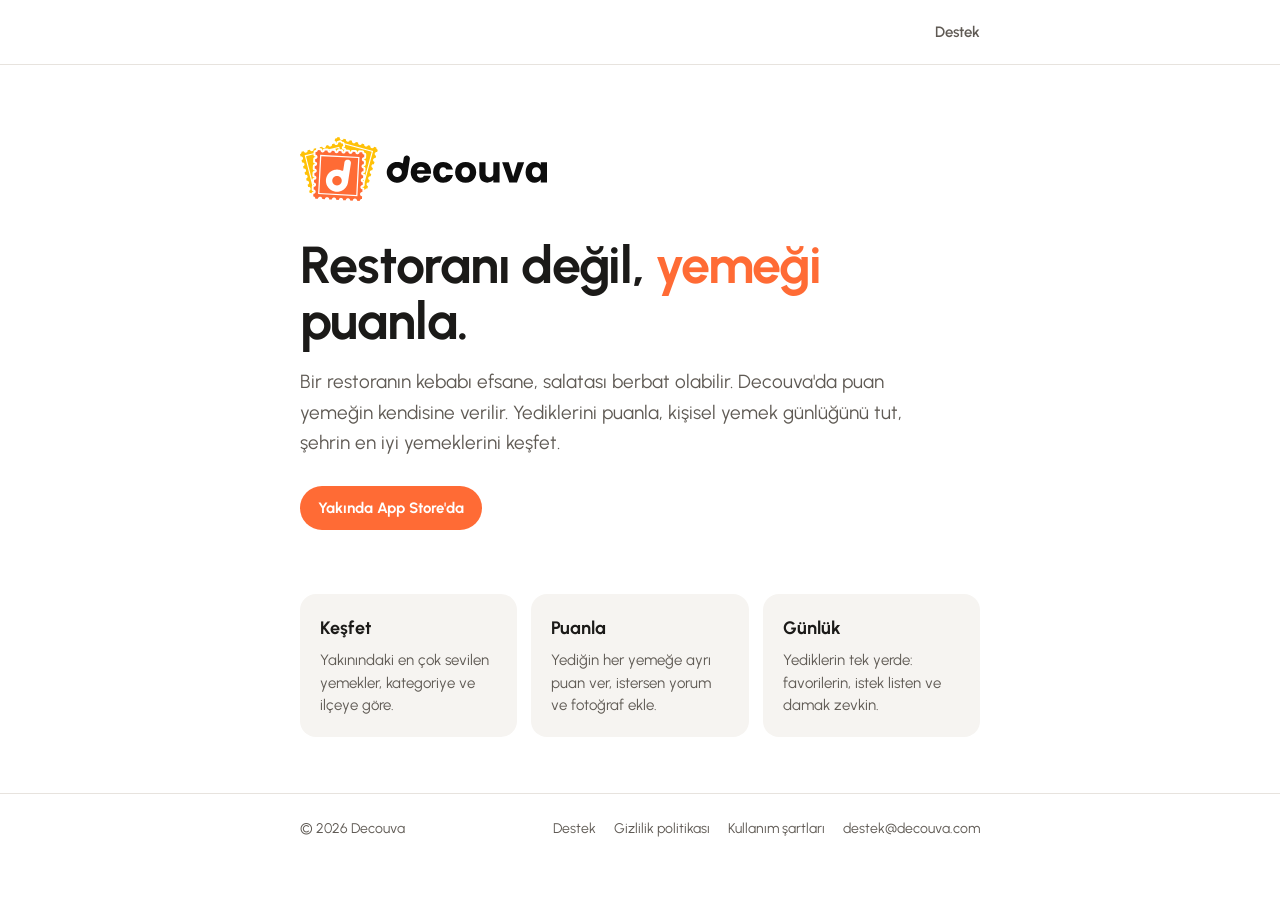
==== index.html @ 0c996eec "Web sitesi telefondaki taşma sorunu düzeltildi" ====
<!doctype html>
<html lang="tr">
<head>
  <meta charset="utf-8">
  <meta name="viewport" content="width=device-width, initial-scale=1">
  <title>Decouva · Restoranı değil, yemeği puanla</title>
  <meta name="description" content="Decouva, yediğin yemekleri tek tek puanladığın kişisel yemek günlüğü. İstanbul'da en iyi yemeği bul, puanla, kaydet.">
  <meta name="theme-color" content="#ff6b35">
  <link rel="icon" href="/favicon.ico" sizes="any">
  <link rel="icon" type="image/svg+xml" href="/assets/favicon.svg">
  <link rel="apple-touch-icon" href="/assets/apple-touch-icon.png">
  <meta property="og:title" content="Decouva">
  <meta property="og:description" content="Restoranı değil, yemeği puanla.">
  <meta property="og:image" content="https://decouva.com/assets/og-image.png">
  <meta property="og:image:width" content="1200">
  <meta property="og:image:height" content="630">
  <meta name="twitter:card" content="summary_large_image">
  <link rel="stylesheet" href="/assets/style.css?v=2">
</head>
<body>
  <header class="site-header">
    <div class="wrap">
      <span></span>
      <nav>
        <a href="/destek">Destek</a>
      </nav>
    </div>
  </header>

  <main class="wrap">
    <section class="hero">
      <picture>
        <source srcset="/assets/logo-on-dark.svg" media="(prefers-color-scheme: dark)">
        <img class="logo-big" src="/assets/logo-on-light.svg" alt="Decouva" width="247" height="64">
      </picture>
      <h1>Restoranı değil, <span>yemeği</span> puanla.</h1>
      <p class="lead">Bir restoranın kebabı efsane, salatası berbat olabilir. Decouva'da puan yemeğin kendisine verilir. Yediklerini puanla, kişisel yemek günlüğünü tut, şehrin en iyi yemeklerini keşfet.</p>
      <span class="badge">Yakında App Store'da</span>
    </section>

    <section class="features" aria-label="Özellikler">
      <div class="feature">
        <h2>Keşfet</h2>
        <p>Yakınındaki en çok sevilen yemekler, kategoriye ve ilçeye göre.</p>
      </div>
      <div class="feature">
        <h2>Puanla</h2>
        <p>Yediğin her yemeğe ayrı puan ver, istersen yorum ve fotoğraf ekle.</p>
      </div>
      <div class="feature">
        <h2>Günlük</h2>
        <p>Yediklerin tek yerde: favorilerin, istek listen ve damak zevkin.</p>
      </div>
    </section>
  </main>

  <footer class="site-footer">
    <div class="wrap">
      <span>© 2026 Decouva</span>
      <nav>
        <a href="/destek">Destek</a>
        <a href="/gizlilik">Gizlilik politikası</a>
        <a href="/kullanim-sartlari">Kullanım şartları</a>
        <a href="mailto:destek@decouva.com">destek@decouva.com</a>
      </nav>
    </div>
  </footer>
</body>
</html>
---- assets/style.css ----
/* Decouva web sitesi (2.10). Dış kaynak yok: font ve görseller sitenin kendi
   dosyaları, çerez ve analiz yok. Renkler uygulamanın paletinden. */

@font-face { font-family: "Urbanist"; font-weight: 400; font-display: swap; src: url("fonts/Urbanist-Regular.woff") format("woff"); }
@font-face { font-family: "Urbanist"; font-weight: 600; font-display: swap; src: url("fonts/Urbanist-SemiBold.woff") format("woff"); }
@font-face { font-family: "Urbanist"; font-weight: 700; font-display: swap; src: url("fonts/Urbanist-Bold.woff") format("woff"); }

:root {
  --bg: #ffffff;
  --surface: #f6f4f1;
  --text: #1b1a18;
  --text-soft: #5f5a54;
  --line: #e7e3de;
  --brand: #ff6b35;
  --brand-text: #c2410c;
  --note-bg: #fff3ec;
  --note-text: #8a3a10;
  color-scheme: light;
}

@media (prefers-color-scheme: dark) {
  :root {
    --bg: #121110;
    --surface: #1c1b19;
    --text: #f2efeb;
    --text-soft: #a8a29b;
    --line: #2c2a27;
    --brand: #ff6b35;
    --brand-text: #ff8a5c;
    --note-bg: #2a1a12;
    --note-text: #ffb999;
    color-scheme: dark;
  }
}

*, *::before, *::after { box-sizing: border-box; }

html { -webkit-text-size-adjust: 100%; }

body {
  margin: 0;
  background: var(--bg);
  color: var(--text);
  font-family: "Urbanist", -apple-system, BlinkMacSystemFont, "Segoe UI", Roboto, sans-serif;
  font-size: 17px;
  line-height: 1.6;
  -webkit-font-smoothing: antialiased;
}

a { color: var(--brand-text); text-underline-offset: 3px; }
a:hover { text-decoration-thickness: 2px; }

.wrap { max-width: 720px; margin: 0 auto; padding: 0 20px; }

/* Üst şerit */
.site-header { border-bottom: 1px solid var(--line); }
.site-header .wrap { display: flex; align-items: center; justify-content: space-between; height: 64px; }
.site-header .logo img { height: 28px; width: auto; display: block; }
.site-header nav a { color: var(--text-soft); text-decoration: none; font-weight: 600; font-size: 15px; margin-left: 18px; }
.site-header nav a:hover, .site-header nav a[aria-current="page"] { color: var(--text); }

/* Ana sayfa */
.hero { padding: 72px 0 40px; }
.hero .logo-big { height: 64px; width: auto; display: block; margin-bottom: 36px; }
.hero h1 { font-size: clamp(34px, 7vw, 52px); line-height: 1.08; letter-spacing: -0.02em; margin: 0 0 18px; font-weight: 700; }
.hero h1 span { color: var(--brand); }
.hero p.lead { font-size: 19px; color: var(--text-soft); margin: 0 0 28px; max-width: 34em; }
.badge { display: inline-block; background: var(--brand); color: #fff; font-weight: 700; font-size: 15px; padding: 10px 18px; border-radius: 999px; }

.features { display: grid; grid-template-columns: repeat(3, 1fr); gap: 14px; padding: 24px 0 56px; }
.feature { background: var(--surface); border-radius: 16px; padding: 20px; }
.feature h2 { font-size: 18px; margin: 0 0 6px; }
.feature p { margin: 0; font-size: 15px; color: var(--text-soft); line-height: 1.5; }
@media (max-width: 640px) { .features { grid-template-columns: 1fr; } .hero { padding-top: 48px; } }

/* Metin sayfaları */
.doc { padding-top: 40px; padding-bottom: 56px; } /* yatay boşluk .wrap’ten; kısaltma yazılırsa ezilir */
.doc h1 { font-size: 34px; line-height: 1.15; letter-spacing: -0.01em; margin: 0 0 6px; }
.doc .updated { color: var(--text-soft); font-size: 14px; margin: 0 0 28px; }
.doc h2 { font-size: 21px; margin: 36px 0 8px; }
.doc h3 { font-size: 17px; margin: 22px 0 4px; }
.doc p, .doc li { color: var(--text); }
.doc ul { padding-left: 22px; }
.doc li { margin: 4px 0; }
.doc table { width: 100%; border-collapse: collapse; font-size: 15px; margin: 12px 0; display: block; overflow-x: auto; }
.doc th, .doc td { text-align: left; vertical-align: top; padding: 9px 10px; border-bottom: 1px solid var(--line); }
.doc th { font-size: 13px; text-transform: uppercase; letter-spacing: 0.04em; color: var(--text-soft); }

/* Taslak şeridi ve yer tutucular */
.draft { background: var(--note-bg); color: var(--note-text); font-size: 14px; padding: 10px 14px; border-radius: 10px; margin: 0 0 28px; }
.tbd { background: var(--note-bg); color: var(--note-text); border-radius: 4px; padding: 0 4px; }

/* SSS */
details { border-bottom: 1px solid var(--line); padding: 14px 0; }
details summary { cursor: pointer; font-weight: 700; list-style: none; display: flex; justify-content: space-between; gap: 12px; }
details summary::-webkit-details-marker { display: none; }
details summary::after { content: "+"; color: var(--text-soft); font-weight: 400; font-size: 22px; line-height: 1; }
details[open] summary::after { content: "–"; }
details p { margin: 10px 0 0; }

.contact { background: var(--surface); border-radius: 16px; padding: 20px; margin: 8px 0 24px; }
.contact p { margin: 0; }
.contact a { font-weight: 700; font-size: 19px; }

/* Alt bilgi */
.site-footer { border-top: 1px solid var(--line); padding: 24px 0 40px; color: var(--text-soft); font-size: 14px; }
.site-footer .wrap { display: flex; flex-wrap: wrap; gap: 8px 18px; justify-content: space-between; }
.site-footer nav { display: flex; flex-wrap: wrap; gap: 6px 18px; }
.site-footer a { color: var(--text-soft); text-decoration: none; }
.site-footer a:hover { color: var(--text); }

@media (max-width: 420px) {
  .wrap { padding: 0 16px; }
  .site-header nav a { margin-left: 12px; font-size: 14px; }
  .doc h1 { font-size: 28px; }
}
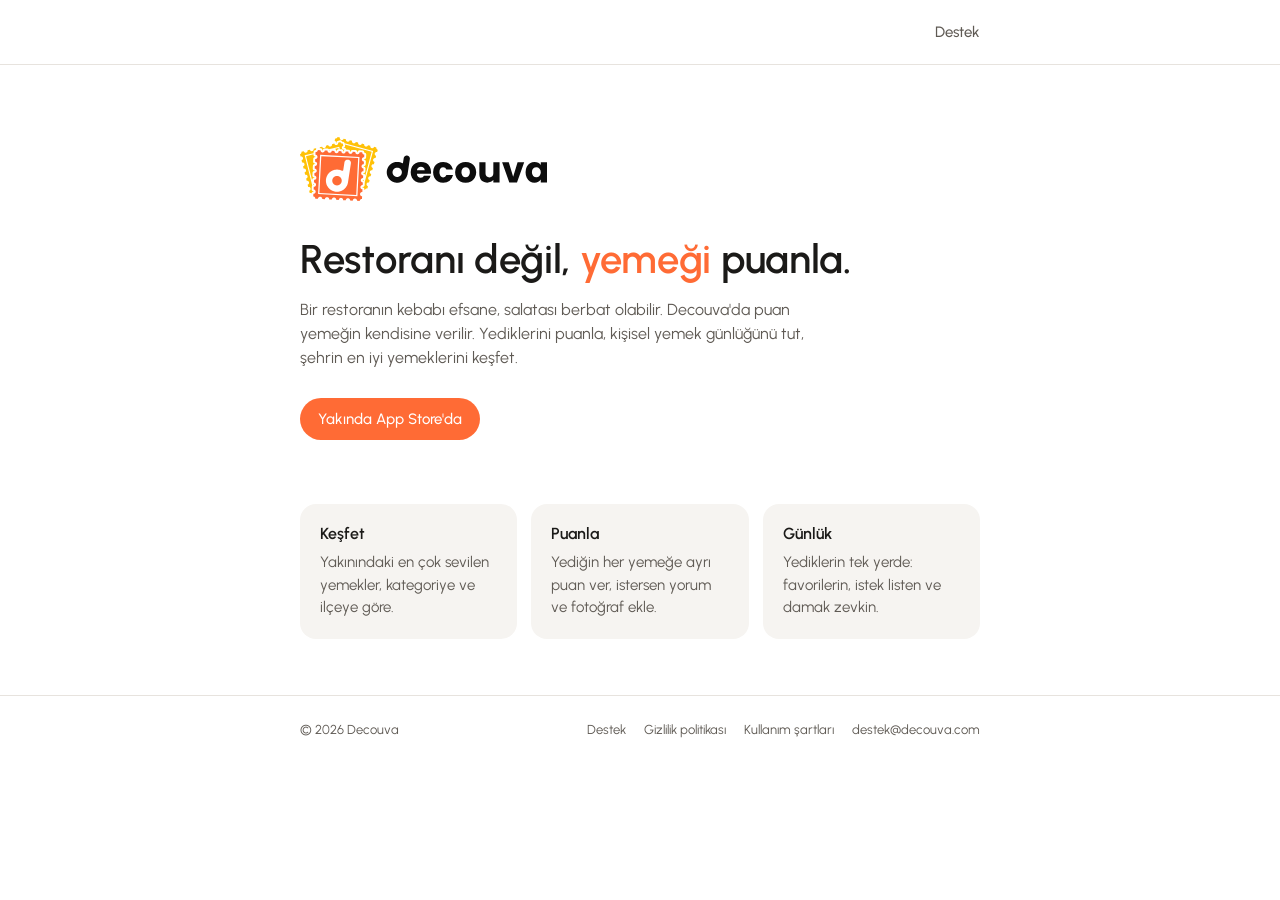
==== commit 6cf2bbf6: "Yazı ölçeği uygulamayla aynı" ====
--- a/index.html
+++ b/index.html
@@ -15,7 +15,7 @@
   <meta property="og:image:width" content="1200">
   <meta property="og:image:height" content="630">
   <meta name="twitter:card" content="summary_large_image">
-  <link rel="stylesheet" href="/assets/style.css?v=2">
+  <link rel="stylesheet" href="/assets/style.css?v=3">
 </head>
 <body>
   <header class="site-header">
--- a/assets/style.css
+++ b/assets/style.css
@@ -1,9 +1,12 @@
 /* Decouva web sitesi (2.10). Dış kaynak yok: font ve görseller sitenin kendi
-   dosyaları, çerez ve analiz yok. Renkler uygulamanın paletinden. */
+   dosyaları, çerez ve analiz yok. Renkler uygulamanın paletinden.
+   Yazı ölçeği uygulamanınki (AppTextStyles, 17 Ekim): ağırlık en fazla 600
+   (başlık), 500 (etiket), 400 (gövde); gövde 15–16 px, satır yüksekliği 1.5.
+   Kalın (700) kullanılmaz — uygulamada da yok. */
 
 @font-face { font-family: "Urbanist"; font-weight: 400; font-display: swap; src: url("fonts/Urbanist-Regular.woff") format("woff"); }
 @font-face { font-family: "Urbanist"; font-weight: 600; font-display: swap; src: url("fonts/Urbanist-SemiBold.woff") format("woff"); }
-@font-face { font-family: "Urbanist"; font-weight: 700; font-display: swap; src: url("fonts/Urbanist-Bold.woff") format("woff"); }
+@font-face { font-family: "Urbanist"; font-weight: 500; font-display: swap; src: url("fonts/Urbanist-Medium.woff") format("woff"); }
 
 :root {
   --bg: #ffffff;
@@ -42,12 +45,13 @@
   background: var(--bg);
   color: var(--text);
   font-family: "Urbanist", -apple-system, BlinkMacSystemFont, "Segoe UI", Roboto, sans-serif;
-  font-size: 17px;
-  line-height: 1.6;
+  font-size: 16px;
+  line-height: 1.5;
   -webkit-font-smoothing: antialiased;
 }
 
 a { color: var(--brand-text); text-underline-offset: 3px; }
+strong, b, th { font-weight: 600; }
 a:hover { text-decoration-thickness: 2px; }
 
 .wrap { max-width: 720px; margin: 0 auto; padding: 0 20px; }
@@ -56,43 +60,43 @@
 .site-header { border-bottom: 1px solid var(--line); }
 .site-header .wrap { display: flex; align-items: center; justify-content: space-between; height: 64px; }
 .site-header .logo img { height: 28px; width: auto; display: block; }
-.site-header nav a { color: var(--text-soft); text-decoration: none; font-weight: 600; font-size: 15px; margin-left: 18px; }
+.site-header nav a { color: var(--text-soft); text-decoration: none; font-weight: 500; font-size: 15px; margin-left: 18px; }
 .site-header nav a:hover, .site-header nav a[aria-current="page"] { color: var(--text); }
 
 /* Ana sayfa */
 .hero { padding: 72px 0 40px; }
 .hero .logo-big { height: 64px; width: auto; display: block; margin-bottom: 36px; }
-.hero h1 { font-size: clamp(34px, 7vw, 52px); line-height: 1.08; letter-spacing: -0.02em; margin: 0 0 18px; font-weight: 700; }
+.hero h1 { font-size: clamp(30px, 6vw, 40px); line-height: 1.12; letter-spacing: -0.3px; margin: 0 0 16px; font-weight: 600; }
 .hero h1 span { color: var(--brand); }
-.hero p.lead { font-size: 19px; color: var(--text-soft); margin: 0 0 28px; max-width: 34em; }
-.badge { display: inline-block; background: var(--brand); color: #fff; font-weight: 700; font-size: 15px; padding: 10px 18px; border-radius: 999px; }
+.hero p.lead { font-size: 16px; line-height: 1.5; color: var(--text-soft); margin: 0 0 28px; max-width: 34em; }
+.badge { display: inline-block; background: var(--brand); color: #fff; font-weight: 500; font-size: 15px; padding: 10px 18px; border-radius: 999px; }
 
 .features { display: grid; grid-template-columns: repeat(3, 1fr); gap: 14px; padding: 24px 0 56px; }
 .feature { background: var(--surface); border-radius: 16px; padding: 20px; }
-.feature h2 { font-size: 18px; margin: 0 0 6px; }
+.feature h2 { font-size: 16px; line-height: 1.3; font-weight: 600; margin: 0 0 6px; }
 .feature p { margin: 0; font-size: 15px; color: var(--text-soft); line-height: 1.5; }
 @media (max-width: 640px) { .features { grid-template-columns: 1fr; } .hero { padding-top: 48px; } }
 
 /* Metin sayfaları */
 .doc { padding-top: 40px; padding-bottom: 56px; } /* yatay boşluk .wrap’ten; kısaltma yazılırsa ezilir */
-.doc h1 { font-size: 34px; line-height: 1.15; letter-spacing: -0.01em; margin: 0 0 6px; }
-.doc .updated { color: var(--text-soft); font-size: 14px; margin: 0 0 28px; }
-.doc h2 { font-size: 21px; margin: 36px 0 8px; }
-.doc h3 { font-size: 17px; margin: 22px 0 4px; }
-.doc p, .doc li { color: var(--text); }
+.doc h1 { font-size: 26px; line-height: 1.15; letter-spacing: -0.3px; font-weight: 600; margin: 0 0 6px; }
+.doc .updated { color: var(--text-soft); font-size: 13px; margin: 0 0 28px; }
+.doc h2 { font-size: 21px; line-height: 1.2; letter-spacing: -0.2px; font-weight: 600; margin: 36px 0 8px; }
+.doc h3 { font-size: 16px; line-height: 1.3; font-weight: 600; margin: 22px 0 4px; }
+.doc p, .doc li { color: var(--text); font-size: 15px; }
 .doc ul { padding-left: 22px; }
 .doc li { margin: 4px 0; }
 .doc table { width: 100%; border-collapse: collapse; font-size: 15px; margin: 12px 0; display: block; overflow-x: auto; }
 .doc th, .doc td { text-align: left; vertical-align: top; padding: 9px 10px; border-bottom: 1px solid var(--line); }
-.doc th { font-size: 13px; text-transform: uppercase; letter-spacing: 0.04em; color: var(--text-soft); }
+.doc th { font-size: 12px; font-weight: 500; text-transform: uppercase; letter-spacing: 0.04em; color: var(--text-soft); }
 
 /* Taslak şeridi ve yer tutucular */
-.draft { background: var(--note-bg); color: var(--note-text); font-size: 14px; padding: 10px 14px; border-radius: 10px; margin: 0 0 28px; }
+.draft { background: var(--note-bg); color: var(--note-text); font-size: 13px; padding: 10px 14px; border-radius: 10px; margin: 0 0 28px; }
 .tbd { background: var(--note-bg); color: var(--note-text); border-radius: 4px; padding: 0 4px; }
 
 /* SSS */
 details { border-bottom: 1px solid var(--line); padding: 14px 0; }
-details summary { cursor: pointer; font-weight: 700; list-style: none; display: flex; justify-content: space-between; gap: 12px; }
+details summary { cursor: pointer; font-weight: 600; list-style: none; display: flex; justify-content: space-between; gap: 12px; }
 details summary::-webkit-details-marker { display: none; }
 details summary::after { content: "+"; color: var(--text-soft); font-weight: 400; font-size: 22px; line-height: 1; }
 details[open] summary::after { content: "–"; }
@@ -100,10 +104,10 @@
 
 .contact { background: var(--surface); border-radius: 16px; padding: 20px; margin: 8px 0 24px; }
 .contact p { margin: 0; }
-.contact a { font-weight: 700; font-size: 19px; }
+.contact a { font-weight: 600; font-size: 16px; }
 
 /* Alt bilgi */
-.site-footer { border-top: 1px solid var(--line); padding: 24px 0 40px; color: var(--text-soft); font-size: 14px; }
+.site-footer { border-top: 1px solid var(--line); padding: 24px 0 40px; color: var(--text-soft); font-size: 13px; }
 .site-footer .wrap { display: flex; flex-wrap: wrap; gap: 8px 18px; justify-content: space-between; }
 .site-footer nav { display: flex; flex-wrap: wrap; gap: 6px 18px; }
 .site-footer a { color: var(--text-soft); text-decoration: none; }
@@ -112,5 +116,5 @@
 @media (max-width: 420px) {
   .wrap { padding: 0 16px; }
   .site-header nav a { margin-left: 12px; font-size: 14px; }
-  .doc h1 { font-size: 28px; }
+  .doc h1 { font-size: 24px; }
 }
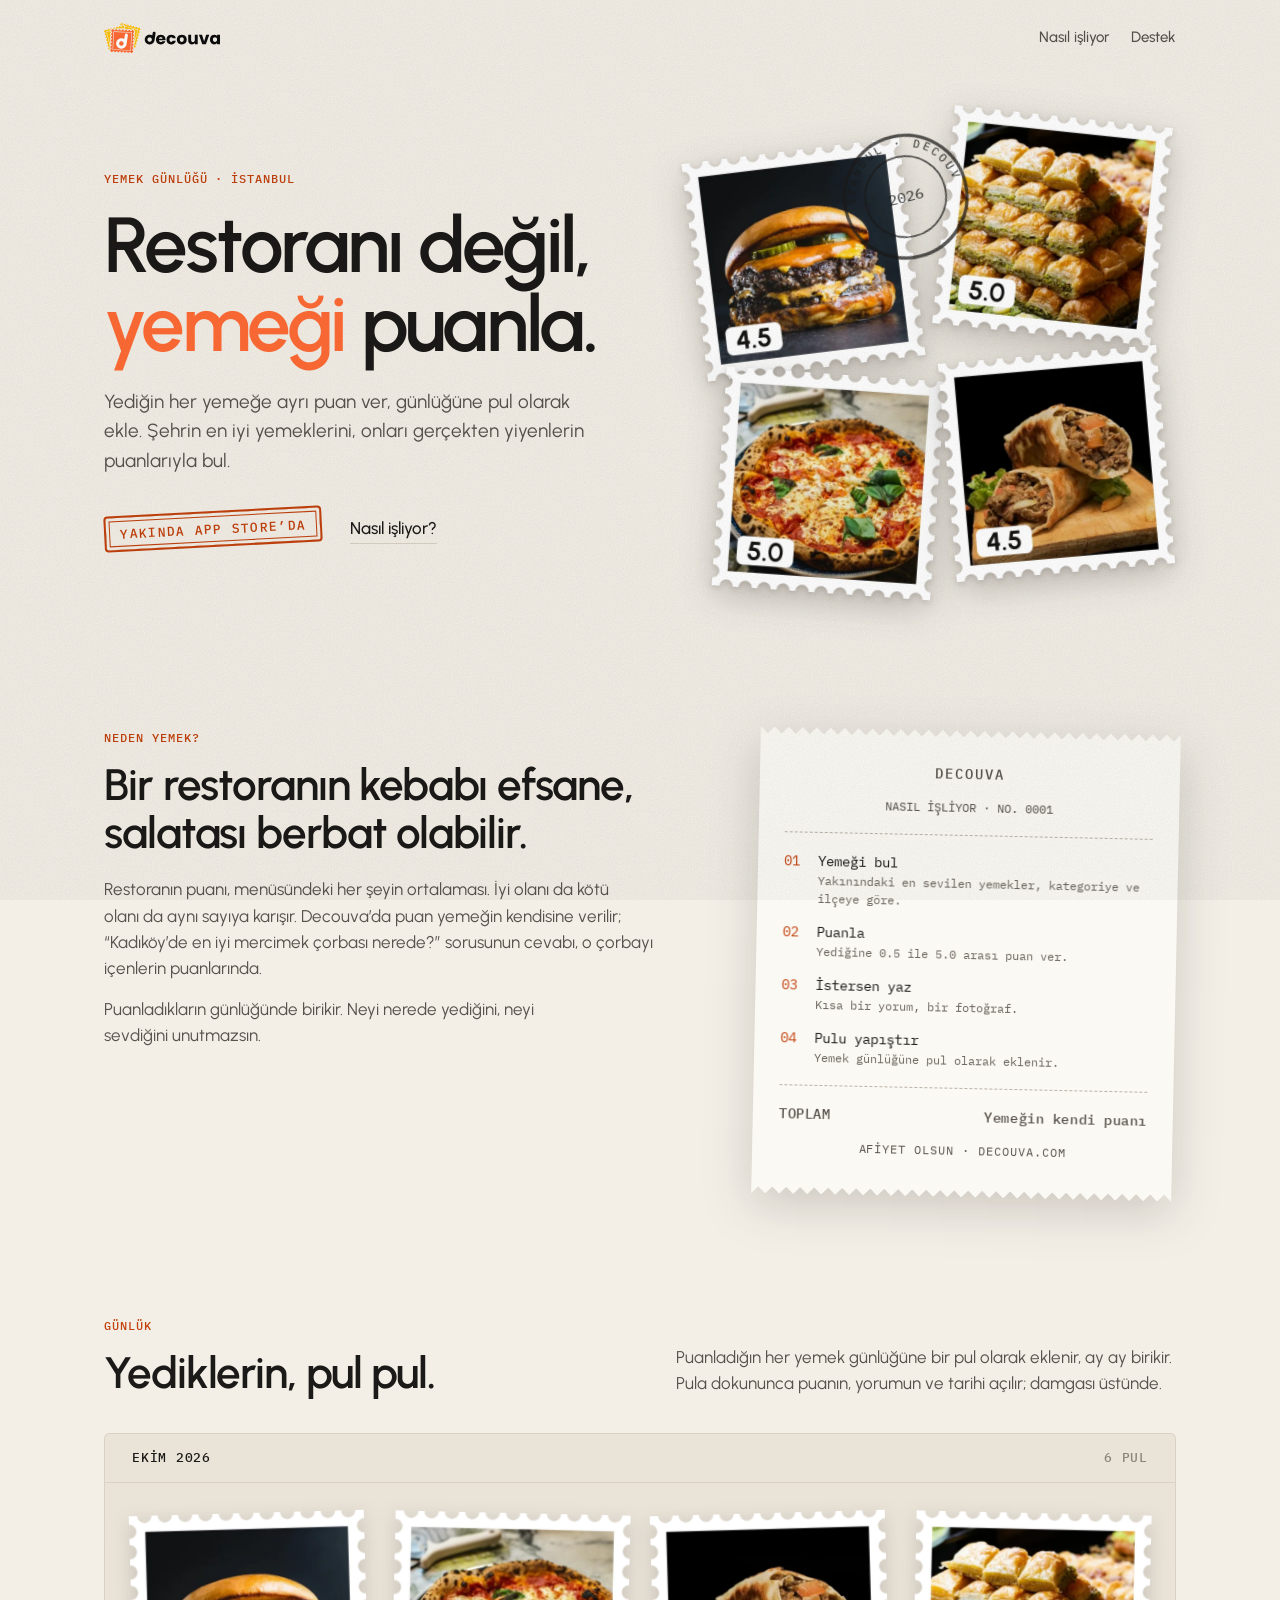
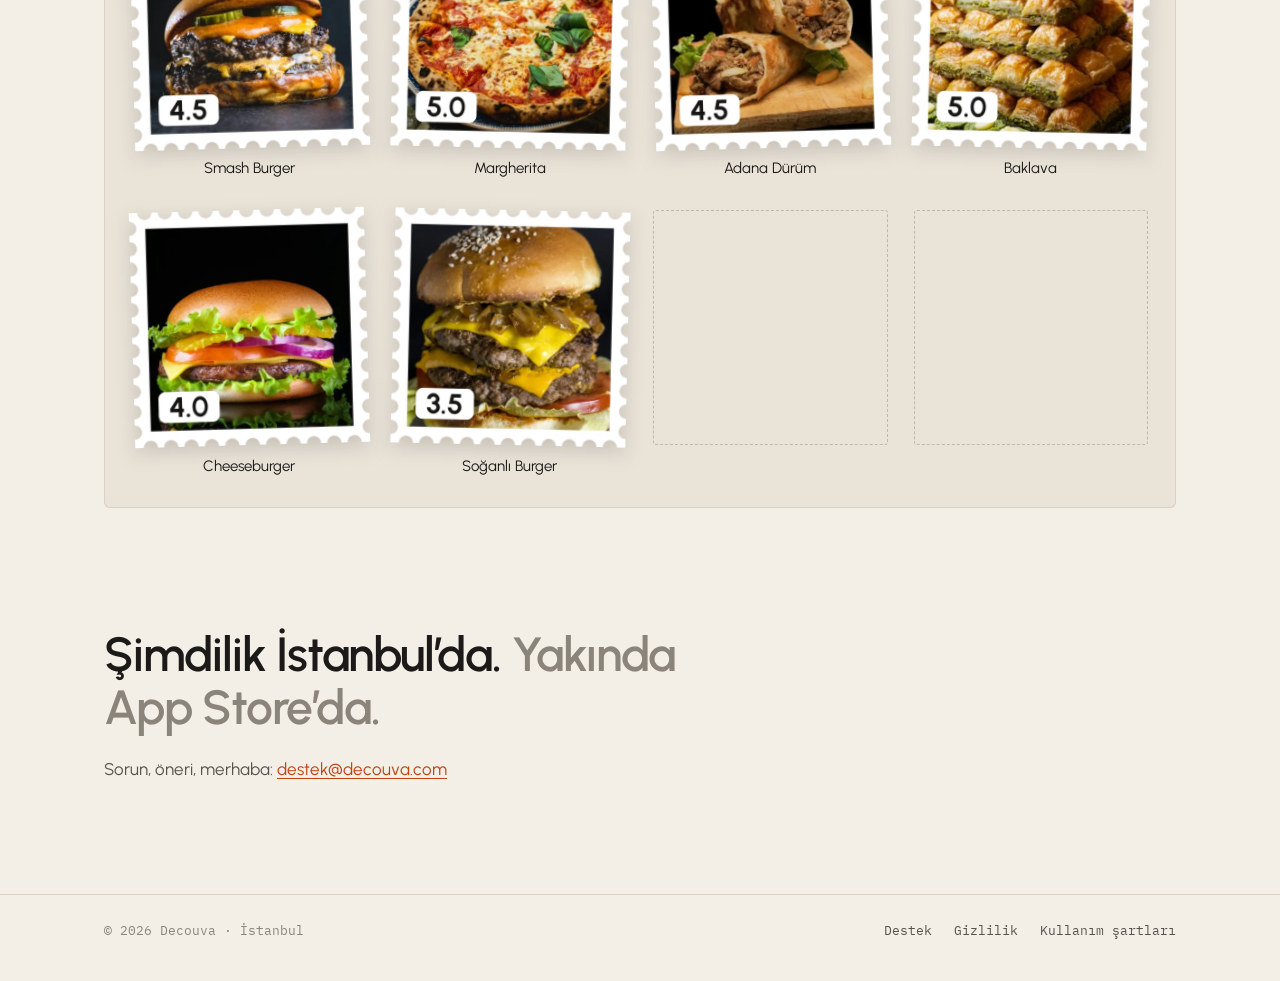
==== commit 2ac09c1d: "Website redesign" ====
--- a/index.html
+++ b/index.html
@@ -4,8 +4,9 @@
   <meta charset="utf-8">
   <meta name="viewport" content="width=device-width, initial-scale=1">
   <title>Decouva · Restoranı değil, yemeği puanla</title>
-  <meta name="description" content="Decouva, yediğin yemekleri tek tek puanladığın kişisel yemek günlüğü. İstanbul'da en iyi yemeği bul, puanla, kaydet.">
-  <meta name="theme-color" content="#ff6b35">
+  <meta name="description" content="Decouva, yediğin yemekleri tek tek puanladığın yemek günlüğü. İstanbul’un en iyi yemeklerini bul, puanla, günlüğüne pul olarak ekle.">
+  <meta name="theme-color" content="#f3efe7" media="(prefers-color-scheme: light)">
+  <meta name="theme-color" content="#131210" media="(prefers-color-scheme: dark)">
   <link rel="icon" href="/favicon.ico" sizes="any">
   <link rel="icon" type="image/svg+xml" href="/assets/favicon.svg">
   <link rel="apple-touch-icon" href="/assets/apple-touch-icon.png">
@@ -15,53 +16,117 @@
   <meta property="og:image:width" content="1200">
   <meta property="og:image:height" content="630">
   <meta name="twitter:card" content="summary_large_image">
-  <link rel="stylesheet" href="/assets/style.css?v=3">
+  <link rel="preload" href="/assets/fonts/Urbanist-SemiBold.woff" as="font" type="font/woff" crossorigin>
+  <link rel="stylesheet" href="/assets/style.css?v=4">
 </head>
 <body>
-  <header class="site-header">
-    <div class="wrap">
-      <span></span>
-      <nav>
+  <a class="skip" href="#icerik">İçeriğe geç</a>
+
+  <header class="top">
+    <div class="wrap top__in">
+      <a class="top__logo" href="/" aria-label="Decouva ana sayfa">
+        <picture>
+          <source srcset="/assets/logo-on-dark.svg" media="(prefers-color-scheme: dark)">
+          <img src="/assets/logo-on-light.svg" alt="Decouva" width="116" height="30">
+        </picture>
+      </a>
+      <nav aria-label="Ana menü">
+        <a href="#nasil">Nasıl işliyor</a>
         <a href="/destek">Destek</a>
       </nav>
     </div>
   </header>
 
-  <main class="wrap">
-    <section class="hero">
-      <picture>
-        <source srcset="/assets/logo-on-dark.svg" media="(prefers-color-scheme: dark)">
-        <img class="logo-big" src="/assets/logo-on-light.svg" alt="Decouva" width="247" height="64">
-      </picture>
-      <h1>Restoranı değil, <span>yemeği</span> puanla.</h1>
-      <p class="lead">Bir restoranın kebabı efsane, salatası berbat olabilir. Decouva'da puan yemeğin kendisine verilir. Yediklerini puanla, kişisel yemek günlüğünü tut, şehrin en iyi yemeklerini keşfet.</p>
-      <span class="badge">Yakında App Store'da</span>
+  <main id="icerik">
+    <section class="hero wrap">
+      <div class="hero__text">
+        <p class="kicker">Yemek günlüğü · İstanbul</p>
+        <h1>Restoranı değil, <em>yemeği</em> puanla.</h1>
+        <p class="lead">Yediğin her yemeğe ayrı puan ver, günlüğüne pul olarak ekle. Şehrin en iyi yemeklerini, onları gerçekten yiyenlerin puanlarıyla bul.</p>
+        <div class="hero__cta">
+          <span class="inkstamp">Yakında App Store’da</span>
+          <a class="textlink" href="#nasil">Nasıl işliyor?</a>
+        </div>
+      </div>
+
+      <div class="collage" aria-hidden="true">
+        <img class="s1" src="/assets/stamps/burger.webp" alt="" width="520" height="520">
+        <img class="s2" src="/assets/stamps/baklava.webp" alt="" width="520" height="520">
+        <img class="s3" src="/assets/stamps/pizza.webp" alt="" width="520" height="520">
+        <img class="s4" src="/assets/stamps/durum.webp" alt="" width="520" height="520">
+        <svg class="postmark" viewBox="0 0 120 120">
+          <defs><path id="pm-arc" d="M 14 60 A 46 46 0 1 1 106 60"/></defs>
+          <circle cx="60" cy="60" r="56" fill="none" stroke="currentColor" stroke-width="3"/>
+          <circle cx="60" cy="60" r="37" fill="none" stroke="currentColor" stroke-width="1.6"/>
+          <text font-family="Plex Mono, monospace" font-size="10.5" font-weight="500" letter-spacing="2.2" fill="currentColor"><textPath href="#pm-arc" startOffset="50%" text-anchor="middle">İSTANBUL · DECOUVA</textPath></text>
+          <text x="60" y="65" text-anchor="middle" font-family="Plex Mono, monospace" font-size="14" font-weight="500" fill="currentColor">2026</text>
+        </svg>
+      </div>
     </section>
 
-    <section class="features" aria-label="Özellikler">
-      <div class="feature">
-        <h2>Keşfet</h2>
-        <p>Yakınındaki en çok sevilen yemekler, kategoriye ve ilçeye göre.</p>
+    <section id="nasil" class="how wrap">
+      <div>
+        <p class="kicker">Neden yemek?</p>
+        <h2>Bir restoranın kebabı efsane, salatası berbat olabilir.</h2>
+        <p>Restoranın puanı, menüsündeki her şeyin ortalaması. İyi olanı da kötü olanı da aynı sayıya karışır. Decouva’da puan yemeğin kendisine verilir; “Kadıköy’de en iyi mercimek çorbası nerede?” sorusunun cevabı, o çorbayı içenlerin puanlarında.</p>
+        <p>Puanladıkların günlüğünde birikir. Neyi nerede yediğini, neyi sevdiğini unutmazsın.</p>
       </div>
-      <div class="feature">
-        <h2>Puanla</h2>
-        <p>Yediğin her yemeğe ayrı puan ver, istersen yorum ve fotoğraf ekle.</p>
+
+      <figure class="receipt" aria-label="Decouva nasıl işliyor">
+        <div class="receipt__paper">
+          <p class="receipt__head">DECOUVA</p>
+          <p class="receipt__sub">NASIL İŞLİYOR · NO. 0001</p>
+          <hr>
+          <ol>
+            <li><span>01</span><span>Yemeği bul<small>Yakınındaki en sevilen yemekler, kategoriye ve ilçeye göre.</small></span></li>
+            <li><span>02</span><span>Puanla<small>Yediğine 0.5 ile 5.0 arası puan ver.</small></span></li>
+            <li><span>03</span><span>İstersen yaz<small>Kısa bir yorum, bir fotoğraf.</small></span></li>
+            <li><span>04</span><span>Pulu yapıştır<small>Yemek günlüğüne pul olarak eklenir.</small></span></li>
+          </ol>
+          <hr>
+          <p class="receipt__total"><span>TOPLAM</span><span>Yemeğin kendi puanı</span></p>
+          <p class="receipt__foot">AFİYET OLSUN · DECOUVA.COM</p>
+        </div>
+      </figure>
+    </section>
+
+    <section class="album wrap" aria-labelledby="album-baslik">
+      <div class="album__head">
+        <div>
+          <p class="kicker">Günlük</p>
+          <h2 id="album-baslik">Yediklerin, pul pul.</h2>
+        </div>
+        <p>Puanladığın her yemek günlüğüne bir pul olarak eklenir, ay ay birikir. Pula dokununca puanın, yorumun ve tarihi açılır; damgası üstünde.</p>
       </div>
-      <div class="feature">
-        <h2>Günlük</h2>
-        <p>Yediklerin tek yerde: favorilerin, istek listen ve damak zevkin.</p>
+
+      <div class="sheet-page">
+        <div class="sheet-page__bar"><span>Ekim 2026</span><span>6 pul</span></div>
+        <ul class="stamps">
+          <li><img src="/assets/stamps/burger.webp" alt="Smash burger pulu, puan 4.5" width="520" height="520" loading="lazy"><p>Smash Burger</p></li>
+          <li><img src="/assets/stamps/pizza.webp" alt="Margherita pulu, puan 5.0" width="520" height="520" loading="lazy"><p>Margherita</p></li>
+          <li><img src="/assets/stamps/durum.webp" alt="Adana dürüm pulu, puan 4.5" width="520" height="520" loading="lazy"><p>Adana Dürüm</p></li>
+          <li><img src="/assets/stamps/baklava.webp" alt="Baklava pulu, puan 5.0" width="520" height="520" loading="lazy"><p>Baklava</p></li>
+          <li><img src="/assets/stamps/cheeseburger.webp" alt="Cheeseburger pulu, puan 4.0" width="520" height="520" loading="lazy"><p>Cheeseburger</p></li>
+          <li><img src="/assets/stamps/onion-burger.webp" alt="Soğanlı burger pulu, puan 3.5" width="520" height="520" loading="lazy"><p>Soğanlı Burger</p></li>
+          <li aria-hidden="true"><div class="slot"></div></li>
+          <li aria-hidden="true"><div class="slot"></div></li>
+        </ul>
       </div>
+    </section>
+
+    <section class="end wrap">
+      <p class="end__line">Şimdilik İstanbul’da. <span>Yakında App Store’da.</span></p>
+      <p class="end__meta">Sorun, öneri, merhaba: <a href="mailto:destek@decouva.com">destek@decouva.com</a></p>
     </section>
   </main>
 
-  <footer class="site-footer">
-    <div class="wrap">
-      <span>© 2026 Decouva</span>
-      <nav>
+  <footer class="foot">
+    <div class="wrap foot__in">
+      <span>© 2026 Decouva · İstanbul</span>
+      <nav aria-label="Alt menü">
         <a href="/destek">Destek</a>
-        <a href="/gizlilik">Gizlilik politikası</a>
+        <a href="/gizlilik">Gizlilik</a>
         <a href="/kullanim-sartlari">Kullanım şartları</a>
-        <a href="mailto:destek@decouva.com">destek@decouva.com</a>
       </nav>
     </div>
   </footer>
--- a/assets/style.css
+++ b/assets/style.css
@@ -1,120 +1,308 @@
-/* Decouva web sitesi (2.10). Dış kaynak yok: font ve görseller sitenin kendi
-   dosyaları, çerez ve analiz yok. Renkler uygulamanın paletinden.
-   Yazı ölçeği uygulamanınki (AppTextStyles, 17 Ekim): ağırlık en fazla 600
-   (başlık), 500 (etiket), 400 (gövde); gövde 15–16 px, satır yüksekliği 1.5.
-   Kalın (700) kullanılmaz — uygulamada da yok. */
+/* Decouva web sitesi (2.10; yeniden tasarım 17 Ekim).
+   Dil: markanın kendi nesneleri — pul, posta damgası, adisyon fişi — kâğıt
+   dokulu bir zeminde. Dış kaynak yok: fontlar ve görseller sitenin kendi
+   dosyası; çerez, analiz, JavaScript yok.
+   Yazı: arayüz Urbanist (uygulamanınki), etiket ve fiş IBM Plex Mono
+   (uygulamanın adisyonundaki). Ağırlık en fazla 600; uygulamada 700 yok. */
 
 @font-face { font-family: "Urbanist"; font-weight: 400; font-display: swap; src: url("fonts/Urbanist-Regular.woff") format("woff"); }
+@font-face { font-family: "Urbanist"; font-weight: 500; font-display: swap; src: url("fonts/Urbanist-Medium.woff") format("woff"); }
 @font-face { font-family: "Urbanist"; font-weight: 600; font-display: swap; src: url("fonts/Urbanist-SemiBold.woff") format("woff"); }
-@font-face { font-family: "Urbanist"; font-weight: 500; font-display: swap; src: url("fonts/Urbanist-Medium.woff") format("woff"); }
+@font-face { font-family: "Plex Mono"; font-weight: 400; font-display: swap; src: url("fonts/IBMPlexMono-Regular.woff") format("woff"); }
+@font-face { font-family: "Plex Mono"; font-weight: 500; font-display: swap; src: url("fonts/IBMPlexMono-Medium.woff") format("woff"); }
 
 :root {
-  --bg: #ffffff;
-  --surface: #f6f4f1;
-  --text: #1b1a18;
-  --text-soft: #5f5a54;
-  --line: #e7e3de;
+  --paper: #f3efe7;          /* sayfa: sıcak kâğıt */
+  --paper-2: #e9e3d8;        /* albüm sayfası */
+  --sheet: #fbf9f4;          /* fiş ve kartpostal kâğıdı */
+  --ink: #1b1a18;
+  --ink-2: #57524b;
+  --ink-3: #8a847b;
+  --rule: #d9d1c3;
   --brand: #ff6b35;
-  --brand-text: #c2410c;
-  --note-bg: #fff3ec;
-  --note-text: #8a3a10;
+  --brand-ink: #c2410c;      /* küçük turuncu yazı (kontrast) */
+  --postmark: rgba(27, 26, 24, .55);
+  --postmark-strong: rgba(27, 26, 24, .72);
+  --shadow: 32, 24, 14;      /* gölgeler zeminin tonunda */
+  --grain: .07;
   color-scheme: light;
 }
 
 @media (prefers-color-scheme: dark) {
   :root {
-    --bg: #121110;
-    --surface: #1c1b19;
-    --text: #f2efeb;
-    --text-soft: #a8a29b;
-    --line: #2c2a27;
-    --brand: #ff6b35;
-    --brand-text: #ff8a5c;
-    --note-bg: #2a1a12;
-    --note-text: #ffb999;
+    --paper: #131210;
+    --paper-2: #1b1a17;
+    --sheet: #f1eee6;        /* fiş ve kartpostal kâğıt olarak kalır */
+    --ink: #f2efea;
+    --ink-2: #a8a198;
+    --ink-3: #78726a;
+    --rule: #2c2a26;
+    --brand-ink: #ff8a5c;
+    --postmark: rgba(242, 239, 234, .5);
+    --postmark-strong: rgba(27, 26, 24, .7);   /* pulun beyaz kâğıdına basılı */
+    --shadow: 0, 0, 0;
+    --grain: .05;
     color-scheme: dark;
   }
 }
 
 *, *::before, *::after { box-sizing: border-box; }
-
-html { -webkit-text-size-adjust: 100%; }
+html { -webkit-text-size-adjust: 100%; scroll-behavior: smooth; }
+@media (prefers-reduced-motion: reduce) { html { scroll-behavior: auto; } }
 
 body {
   margin: 0;
-  background: var(--bg);
-  color: var(--text);
-  font-family: "Urbanist", -apple-system, BlinkMacSystemFont, "Segoe UI", Roboto, sans-serif;
-  font-size: 16px;
-  line-height: 1.5;
+  background: var(--paper);
+  color: var(--ink);
+  font: 400 17px/1.55 "Urbanist", -apple-system, BlinkMacSystemFont, "Segoe UI", sans-serif;
   -webkit-font-smoothing: antialiased;
-}
-
-a { color: var(--brand-text); text-underline-offset: 3px; }
+  text-rendering: optimizeLegibility;
+}
+
+/* Kâğıt dokusu: sabit, tıklanamaz ince gren. */
+body::after {
+  content: "";
+  position: fixed;
+  inset: 0;
+  pointer-events: none;
+  z-index: 50;
+  opacity: var(--grain);
+  background-image: url("data:image/svg+xml,%3Csvg xmlns='http://www.w3.org/2000/svg' width='180' height='180'%3E%3Cfilter id='n'%3E%3CfeTurbulence type='fractalNoise' baseFrequency='.85' numOctaves='3' stitchTiles='stitch'/%3E%3CfeColorMatrix values='0 0 0 0 0 0 0 0 0 0 0 0 0 0 0 0 0 0 .9 0'/%3E%3C/filter%3E%3Crect width='100%25' height='100%25' filter='url(%23n)'/%3E%3C/svg%3E");
+}
+
+h1, h2, h3 { font-weight: 600; margin: 0; text-wrap: balance; }
+p { margin: 0; text-wrap: pretty; }
 strong, b, th { font-weight: 600; }
+a { color: var(--brand-ink); text-decoration-thickness: 1px; text-underline-offset: 3px; transition: color .2s, text-decoration-thickness .2s; }
 a:hover { text-decoration-thickness: 2px; }
-
-.wrap { max-width: 720px; margin: 0 auto; padding: 0 20px; }
-
-/* Üst şerit */
-.site-header { border-bottom: 1px solid var(--line); }
-.site-header .wrap { display: flex; align-items: center; justify-content: space-between; height: 64px; }
-.site-header .logo img { height: 28px; width: auto; display: block; }
-.site-header nav a { color: var(--text-soft); text-decoration: none; font-weight: 500; font-size: 15px; margin-left: 18px; }
-.site-header nav a:hover, .site-header nav a[aria-current="page"] { color: var(--text); }
-
-/* Ana sayfa */
-.hero { padding: 72px 0 40px; }
-.hero .logo-big { height: 64px; width: auto; display: block; margin-bottom: 36px; }
-.hero h1 { font-size: clamp(30px, 6vw, 40px); line-height: 1.12; letter-spacing: -0.3px; margin: 0 0 16px; font-weight: 600; }
-.hero h1 span { color: var(--brand); }
-.hero p.lead { font-size: 16px; line-height: 1.5; color: var(--text-soft); margin: 0 0 28px; max-width: 34em; }
-.badge { display: inline-block; background: var(--brand); color: #fff; font-weight: 500; font-size: 15px; padding: 10px 18px; border-radius: 999px; }
-
-.features { display: grid; grid-template-columns: repeat(3, 1fr); gap: 14px; padding: 24px 0 56px; }
-.feature { background: var(--surface); border-radius: 16px; padding: 20px; }
-.feature h2 { font-size: 16px; line-height: 1.3; font-weight: 600; margin: 0 0 6px; }
-.feature p { margin: 0; font-size: 15px; color: var(--text-soft); line-height: 1.5; }
-@media (max-width: 640px) { .features { grid-template-columns: 1fr; } .hero { padding-top: 48px; } }
-
-/* Metin sayfaları */
-.doc { padding-top: 40px; padding-bottom: 56px; } /* yatay boşluk .wrap’ten; kısaltma yazılırsa ezilir */
-.doc h1 { font-size: 26px; line-height: 1.15; letter-spacing: -0.3px; font-weight: 600; margin: 0 0 6px; }
-.doc .updated { color: var(--text-soft); font-size: 13px; margin: 0 0 28px; }
-.doc h2 { font-size: 21px; line-height: 1.2; letter-spacing: -0.2px; font-weight: 600; margin: 36px 0 8px; }
-.doc h3 { font-size: 16px; line-height: 1.3; font-weight: 600; margin: 22px 0 4px; }
-.doc p, .doc li { color: var(--text); font-size: 15px; }
-.doc ul { padding-left: 22px; }
-.doc li { margin: 4px 0; }
-.doc table { width: 100%; border-collapse: collapse; font-size: 15px; margin: 12px 0; display: block; overflow-x: auto; }
-.doc th, .doc td { text-align: left; vertical-align: top; padding: 9px 10px; border-bottom: 1px solid var(--line); }
-.doc th { font-size: 12px; font-weight: 500; text-transform: uppercase; letter-spacing: 0.04em; color: var(--text-soft); }
-
-/* Taslak şeridi ve yer tutucular */
-.draft { background: var(--note-bg); color: var(--note-text); font-size: 13px; padding: 10px 14px; border-radius: 10px; margin: 0 0 28px; }
-.tbd { background: var(--note-bg); color: var(--note-text); border-radius: 4px; padding: 0 4px; }
-
-/* SSS */
-details { border-bottom: 1px solid var(--line); padding: 14px 0; }
-details summary { cursor: pointer; font-weight: 600; list-style: none; display: flex; justify-content: space-between; gap: 12px; }
-details summary::-webkit-details-marker { display: none; }
-details summary::after { content: "+"; color: var(--text-soft); font-weight: 400; font-size: 22px; line-height: 1; }
-details[open] summary::after { content: "–"; }
-details p { margin: 10px 0 0; }
-
-.contact { background: var(--surface); border-radius: 16px; padding: 20px; margin: 8px 0 24px; }
-.contact p { margin: 0; }
-.contact a { font-weight: 600; font-size: 16px; }
-
-/* Alt bilgi */
-.site-footer { border-top: 1px solid var(--line); padding: 24px 0 40px; color: var(--text-soft); font-size: 13px; }
-.site-footer .wrap { display: flex; flex-wrap: wrap; gap: 8px 18px; justify-content: space-between; }
-.site-footer nav { display: flex; flex-wrap: wrap; gap: 6px 18px; }
-.site-footer a { color: var(--text-soft); text-decoration: none; }
-.site-footer a:hover { color: var(--text); }
-
-@media (max-width: 420px) {
-  .wrap { padding: 0 16px; }
-  .site-header nav a { margin-left: 12px; font-size: 14px; }
-  .doc h1 { font-size: 24px; }
-}
+:focus-visible { outline: 2px solid var(--brand); outline-offset: 3px; border-radius: 2px; }
+img { display: block; max-width: 100%; height: auto; }
+
+.wrap { width: 100%; max-width: 1120px; margin: 0 auto; padding: 0 24px; }
+@media (max-width: 480px) { .wrap { padding: 0 16px; } }
+
+.skip { position: absolute; left: 16px; top: -48px; z-index: 60; background: var(--ink); color: var(--paper); padding: 8px 12px; border-radius: 6px; text-decoration: none; }
+.skip:focus { top: 12px; }
+
+/* Etiket: küçük, eşaralıklı, büyük harf */
+.kicker {
+  font: 500 12px/1.4 "Plex Mono", ui-monospace, Menlo, monospace;
+  letter-spacing: .08em;
+  text-transform: uppercase;
+  color: var(--brand-ink);
+}
+
+/* ── Üst şerit ───────────────────────────────────────────────────────────── */
+.top { position: relative; z-index: 2; }
+.top__in { display: flex; align-items: center; justify-content: space-between; height: 76px; }
+.top__logo img { height: 30px; width: auto; }
+.top nav { display: flex; gap: 22px; }
+.top nav a { color: var(--ink-2); text-decoration: none; font-weight: 500; font-size: 15px; }
+.top nav a:hover, .top nav a[aria-current="page"] { color: var(--ink); }
+
+/* ── Ana sayfa: giriş ────────────────────────────────────────────────────── */
+.hero {
+  display: grid;
+  grid-template-columns: 1.05fr .95fr;
+  gap: 48px;
+  align-items: center;
+  padding-top: 40px;
+  padding-bottom: 96px;
+}
+.hero h1 {
+  font-size: clamp(42px, 6.6vw, 78px);
+  line-height: 1.02;
+  letter-spacing: -.035em;
+  margin: 18px 0 22px;
+}
+.hero h1 em { font-style: normal; color: var(--brand); }
+.hero .lead { font-size: 19px; color: var(--ink-2); max-width: 30em; }
+.hero__cta { display: flex; align-items: center; flex-wrap: wrap; gap: 14px 28px; margin-top: 36px; }
+
+/* "Yakında" lastik damga gibi: çift mürekkep çerçeve, hafif eğik */
+.inkstamp {
+  display: inline-block;
+  font: 500 13px/1 "Plex Mono", ui-monospace, monospace;
+  letter-spacing: .1em;
+  text-transform: uppercase;
+  color: var(--brand-ink);
+  border: 2px solid currentColor;
+  border-radius: 4px;
+  padding: 10px 14px 9px;
+  transform: rotate(-3deg);
+  box-shadow: inset 0 0 0 3px var(--paper), inset 0 0 0 4px currentColor;
+}
+.textlink { color: var(--ink); font-weight: 500; text-decoration: none; border-bottom: 1px solid var(--rule); padding-bottom: 2px; transition: border-color .2s; }
+.textlink:hover { border-color: var(--ink); }
+
+/* Pul kolajı */
+.collage { position: relative; aspect-ratio: 1 / 1; width: 100%; max-width: 520px; justify-self: end; }
+.collage img {
+  position: absolute;
+  width: 45%;
+  filter: drop-shadow(0 10px 18px rgba(var(--shadow), .22)) drop-shadow(0 2px 3px rgba(var(--shadow), .18));
+  animation: slap .7s cubic-bezier(.2, 1.4, .4, 1) both;
+}
+/* Pullar puan rozetlerini örtmeyecek kadar aralıklı, kenarlarından üst üste */
+.collage .s1 { left: 1%;  top: 7%;  rotate: -7deg; animation-delay: .05s; }
+.collage .s2 { left: 52%; top: 0;   rotate: 6deg;  animation-delay: .2s; }
+.collage .s3 { left: 6%;  top: 53%; rotate: 4deg;  animation-delay: .35s; }
+.collage .s4 { left: 53%; top: 49%; rotate: -5deg; animation-delay: .5s; }
+.collage .postmark { position: absolute; left: 31%; top: 3%; width: 27%; rotate: -14deg; color: var(--postmark-strong); animation: stamp .45s ease-out 1s both; }
+@keyframes slap { from { opacity: 0; scale: 1.18; } to { opacity: 1; scale: 1; } }
+@keyframes stamp { 0% { opacity: 0; scale: 1.5; } 70% { opacity: 1; scale: .96; } 100% { opacity: 1; scale: 1; } }
+@media (prefers-reduced-motion: reduce) { .collage img, .collage .postmark { animation: none; } }
+
+.postmark { color: var(--postmark); overflow: visible; }
+
+/* ── Neden yemek + fiş ───────────────────────────────────────────────────── */
+.how {
+  display: grid;
+  grid-template-columns: 1fr minmax(300px, 420px);
+  gap: 72px;
+  align-items: start;
+  padding-top: 32px;
+  padding-bottom: 120px;
+}
+.how h2, .album h2 { font-size: clamp(30px, 4vw, 44px); line-height: 1.08; letter-spacing: -.025em; margin: 14px 0 20px; }
+.how p:not(.kicker) { color: var(--ink-2); max-width: 34em; }
+.how p + p { margin-top: 14px; }
+
+/* Fiş: çerçeve döner ve gölge verir; dişli kenar iç kâğıtta (maske gölgeyi kesmesin) */
+.receipt {
+  margin: 0;
+  color: #1b1a18;
+  font: 400 14px/1.5 "Plex Mono", ui-monospace, monospace;
+  rotate: 1.2deg;
+  filter: drop-shadow(0 14px 24px rgba(var(--shadow), .18));
+}
+.receipt__paper {
+  --z: 14px;
+  background: var(--sheet);
+  padding: 34px 26px 38px;
+  -webkit-mask:
+    conic-gradient(from 135deg at top, #0000, #000 1deg 89deg, #0000 90deg) top / var(--z) 51% repeat-x,
+    conic-gradient(from -45deg at bottom, #0000, #000 1deg 89deg, #0000 90deg) bottom / var(--z) 51% repeat-x;
+          mask:
+    conic-gradient(from 135deg at top, #0000, #000 1deg 89deg, #0000 90deg) top / var(--z) 51% repeat-x,
+    conic-gradient(from -45deg at bottom, #0000, #000 1deg 89deg, #0000 90deg) bottom / var(--z) 51% repeat-x;
+}
+.receipt__head { text-align: center; letter-spacing: .14em; font-weight: 500; }
+.receipt__sub { text-align: center; color: #6b665e; font-size: 12px; margin-top: 4px; }
+.receipt hr { border: 0; border-top: 1.5px dashed #b9b2a6; margin: 18px 0; }
+.receipt ol { list-style: none; margin: 0; padding: 0; display: grid; gap: 14px; }
+.receipt li { display: grid; grid-template-columns: 2.4em 1fr; }
+.receipt li > span:first-child { color: #c2410c; }
+.receipt li small { display: block; color: #6b665e; font-size: 12px; }
+.receipt__total { display: flex; justify-content: space-between; gap: 12px; font-weight: 500; letter-spacing: .04em; }
+.receipt__foot { text-align: center; color: #6b665e; font-size: 12px; margin-top: 20px; letter-spacing: .08em; }
+
+/* ── Albüm ───────────────────────────────────────────────────────────────── */
+.album { padding-bottom: 120px; }
+.album__head { display: grid; grid-template-columns: 1fr 1fr; gap: 12px 72px; align-items: end; margin-bottom: 36px; }
+.album__head p:not(.kicker) { color: var(--ink-2); max-width: 32em; }
+.album__head h2 { margin-bottom: 0; }
+.sheet-page { background: var(--paper-2); border-radius: 6px; padding: 0 0 30px; box-shadow: inset 0 0 0 1px var(--rule); }
+.sheet-page__bar {
+  display: flex; justify-content: space-between; align-items: baseline;
+  padding: 18px 28px; border-bottom: 1px solid var(--rule);
+  font: 500 13px/1 "Plex Mono", ui-monospace, monospace; letter-spacing: .06em; text-transform: uppercase;
+}
+.sheet-page__bar span:last-child { color: var(--ink-3); }
+.stamps { list-style: none; margin: 0; padding: 30px 28px 0; display: grid; grid-template-columns: repeat(4, 1fr); gap: 30px 26px; }
+.stamps li { text-align: center; }
+.stamps img { width: 100%; filter: drop-shadow(0 6px 10px rgba(var(--shadow), .18)); transition: transform .3s cubic-bezier(.2, 1.3, .4, 1); }
+.stamps li:nth-child(odd) img { transform: rotate(-1.6deg); }
+.stamps li:nth-child(even) img { transform: rotate(1.3deg); }
+.stamps li:hover img { transform: rotate(0) translateY(-4px); }
+.stamps p { margin-top: 10px; font-size: 15px; }
+.stamps .slot { aspect-ratio: 1; border: 1.5px dashed var(--ink-3); border-radius: 3px; opacity: .45; }
+
+/* ── Kapanış ─────────────────────────────────────────────────────────────── */
+.end { padding-bottom: 112px; }
+.end__line { font-size: clamp(28px, 4.4vw, 48px); line-height: 1.1; letter-spacing: -.025em; font-weight: 600; max-width: 16em; }
+.end__line span { color: var(--ink-3); }
+.end__meta { margin-top: 22px; color: var(--ink-2); }
+
+/* ── Alt bilgi ───────────────────────────────────────────────────────────── */
+.foot { border-top: 1px solid var(--rule); }
+.foot__in { display: flex; flex-wrap: wrap; justify-content: space-between; gap: 14px 28px; padding-top: 26px; padding-bottom: 40px; font: 400 13px/1.5 "Plex Mono", ui-monospace, monospace; color: var(--ink-3); }
+.foot nav { display: flex; flex-wrap: wrap; gap: 6px 22px; }
+.foot a { color: var(--ink-2); text-decoration: none; }
+.foot a:hover, .foot a[aria-current="page"] { color: var(--ink); }
+
+/* ── Metin sayfaları (gizlilik, şartlar) ─────────────────────────────────── */
+.doc { max-width: 720px; padding-top: 40px; padding-bottom: 96px; }
+.doc__head { position: relative; padding-bottom: 28px; margin-bottom: 8px; border-bottom: 1px solid var(--rule); }
+.doc__head h1 { font-size: clamp(34px, 5vw, 48px); line-height: 1.05; letter-spacing: -.03em; margin: 14px 0 12px; max-width: 12em; }
+.doc__meta { font: 400 13px/1.5 "Plex Mono", ui-monospace, monospace; color: var(--ink-3); }
+.doc__draft {
+  position: absolute; right: 0; top: 4px;
+  font: 500 13px/1 "Plex Mono", ui-monospace, monospace; letter-spacing: .14em; text-transform: uppercase;
+  color: var(--brand-ink); border: 2px solid currentColor; border-radius: 4px; padding: 8px 12px 7px;
+  rotate: 6deg; opacity: .85;
+  box-shadow: inset 0 0 0 3px var(--paper), inset 0 0 0 4px currentColor;
+}
+.doc__note { margin-top: 10px; color: var(--ink-2); font-size: 15px; }
+.doc h2 { font-size: 22px; line-height: 1.25; letter-spacing: -.01em; margin: 44px 0 10px; }
+.doc h3 { font-size: 17px; margin: 24px 0 6px; }
+.doc > p, .doc li { font-size: 16px; color: var(--ink); }
+.doc table p { font-size: 15px; }
+.doc p + p { margin-top: 12px; }
+.doc ul { padding-left: 20px; margin: 10px 0; }
+.doc li { margin: 6px 0; }
+.doc li::marker { color: var(--brand-ink); }
+.doc table { width: 100%; border-collapse: collapse; font-size: 15px; margin: 16px 0; display: block; overflow-x: auto; }
+.doc th, .doc td { text-align: left; vertical-align: top; padding: 12px 14px 12px 0; border-bottom: 1px solid var(--rule); }
+.doc th { font: 500 12px/1.4 "Plex Mono", ui-monospace, monospace; letter-spacing: .06em; text-transform: uppercase; color: var(--ink-3); }
+.tbd { background: color-mix(in srgb, var(--brand) 16%, transparent); color: var(--brand-ink); border-radius: 3px; padding: 0 4px; font-family: "Plex Mono", ui-monospace, monospace; font-size: .88em; }
+
+/* ── Destek ──────────────────────────────────────────────────────────────── */
+.help { display: grid; grid-template-columns: minmax(280px, 380px) 1fr; gap: 72px; align-items: start; padding-top: 40px; padding-bottom: 104px; }
+.help h1 { font-size: clamp(34px, 5vw, 48px); line-height: 1.05; letter-spacing: -.03em; margin: 14px 0 28px; }
+.help__aside { position: sticky; top: 24px; }
+.postcard {
+  position: relative; background: var(--sheet); color: #1b1a18; border-radius: 4px; padding: 24px 24px 22px;
+  box-shadow: 0 1px 2px rgba(var(--shadow), .12), 0 14px 30px rgba(var(--shadow), .14);
+  rotate: -1deg;
+}
+.postcard__stamp { position: absolute; right: 18px; top: 16px; width: 72px; rotate: 5deg; filter: drop-shadow(0 3px 5px rgba(0,0,0,.18)); }
+.postcard .postmark { position: absolute; right: 64px; top: 46px; width: 64px; rotate: -12deg; color: rgba(27, 26, 24, .5); }
+.postcard__to { font: 500 12px/1.4 "Plex Mono", ui-monospace, monospace; letter-spacing: .08em; text-transform: uppercase; color: #6b665e; }
+.postcard__lines { margin-top: 74px; }
+.postcard__lines p { border-bottom: 1px solid #d8d1c4; padding: 9px 0 7px; font-size: 16px; }
+.postcard__lines a { color: #c2410c; font-weight: 600; font-size: 18px; text-decoration: none; }
+.postcard__lines a:hover { text-decoration: underline; }
+.postcard__lines .hint { color: #6b665e; font-size: 14px; }
+.qa { border-top: 1px solid var(--rule); margin-top: 18px; }
+.qa article { display: grid; grid-template-columns: minmax(180px, 1fr) 1.6fr; gap: 10px 32px; padding: 22px 0; border-bottom: 1px solid var(--rule); }
+.qa h2 { font-size: 17px; line-height: 1.35; }
+.qa p { color: var(--ink-2); font-size: 16px; }
+
+/* ── 404 ─────────────────────────────────────────────────────────────────── */
+.lost { display: grid; grid-template-columns: auto 1fr; gap: 40px; align-items: center; padding-top: 80px; padding-bottom: 140px; }
+.lost__slot { width: 150px; aspect-ratio: 1; border: 2px dashed var(--ink-3); border-radius: 3px; opacity: .55; rotate: -4deg; }
+.lost h1 { font-size: clamp(32px, 5vw, 48px); letter-spacing: -.03em; line-height: 1.05; margin: 12px 0 14px; }
+.lost p:not(.kicker) { color: var(--ink-2); }
+
+/* ── Dar ekran ───────────────────────────────────────────────────────────── */
+@media (max-width: 860px) {
+  .hero, .how, .help { grid-template-columns: 1fr; }
+  .hero { gap: 28px; padding-bottom: 72px; padding-top: 16px; }
+  .collage { justify-self: center; max-width: 420px; order: -1; }
+  .how { gap: 40px; padding-bottom: 88px; }
+  .receipt { max-width: 440px; }
+  .album__head { grid-template-columns: 1fr; }
+  .help { gap: 40px; }
+  .help__aside { position: static; }
+  .qa article { grid-template-columns: 1fr; }
+}
+@media (max-width: 560px) {
+  body { font-size: 16px; }
+  .hero h1 { margin-top: 10px; }
+  .hero .lead { font-size: 17px; }
+  .stamps { grid-template-columns: repeat(2, 1fr); gap: 24px 20px; padding: 24px 20px 0; }
+  .sheet-page__bar { padding: 16px 20px; }
+  .doc__draft { position: static; display: inline-block; margin-bottom: 14px; rotate: -3deg; }
+  .lost { grid-template-columns: 1fr; padding-top: 48px; }
+}
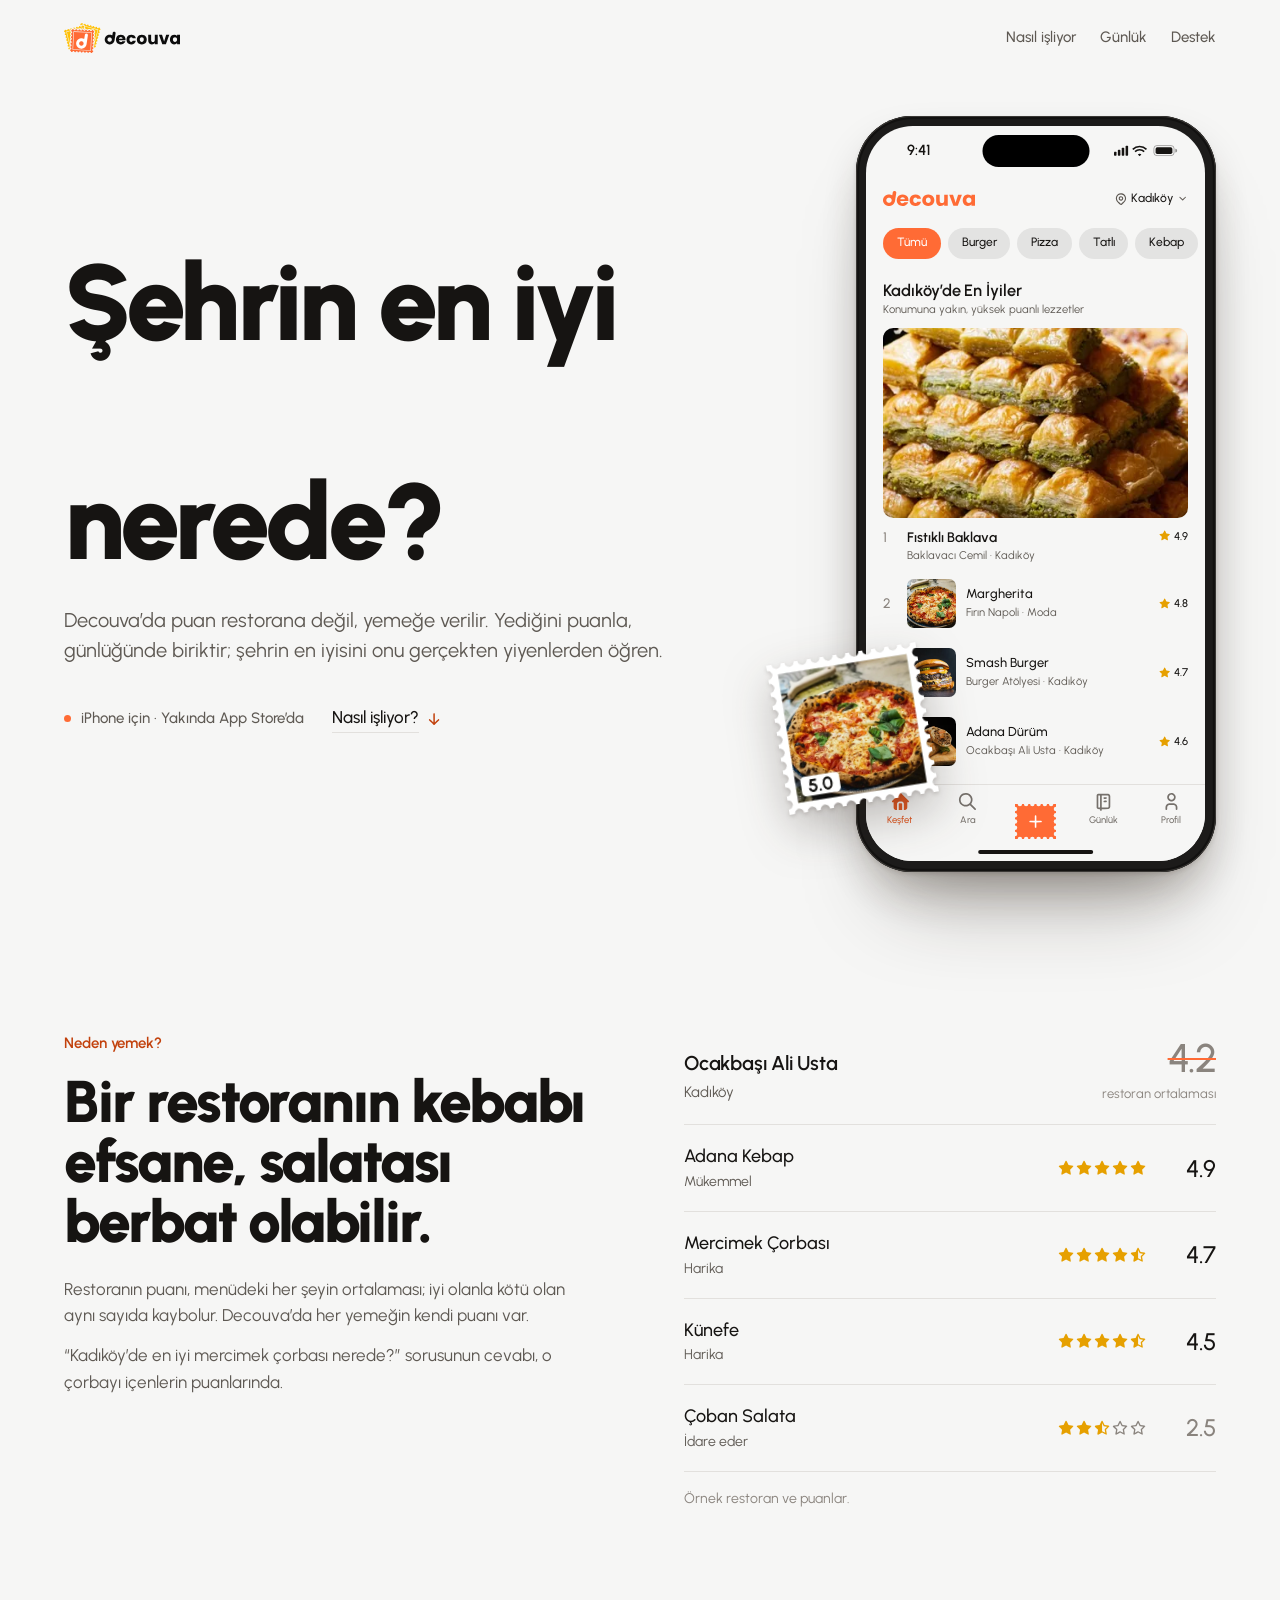
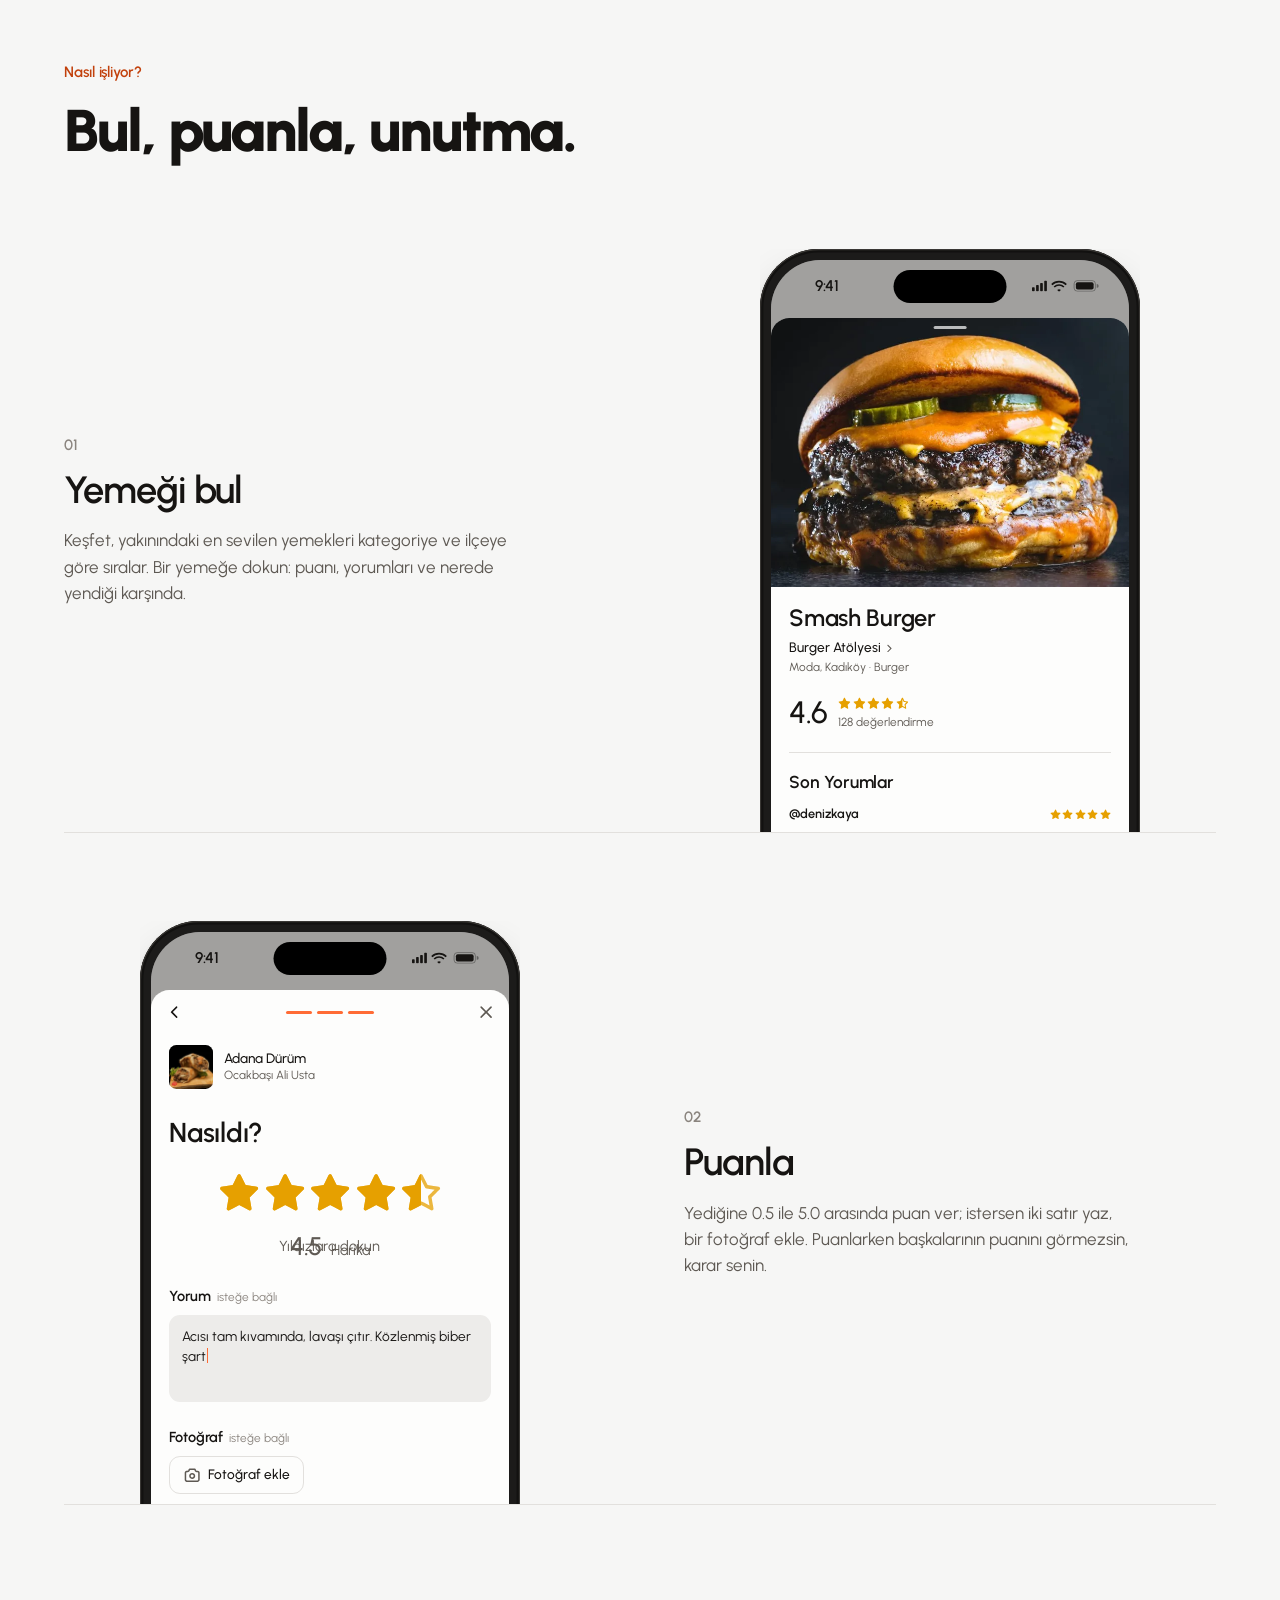
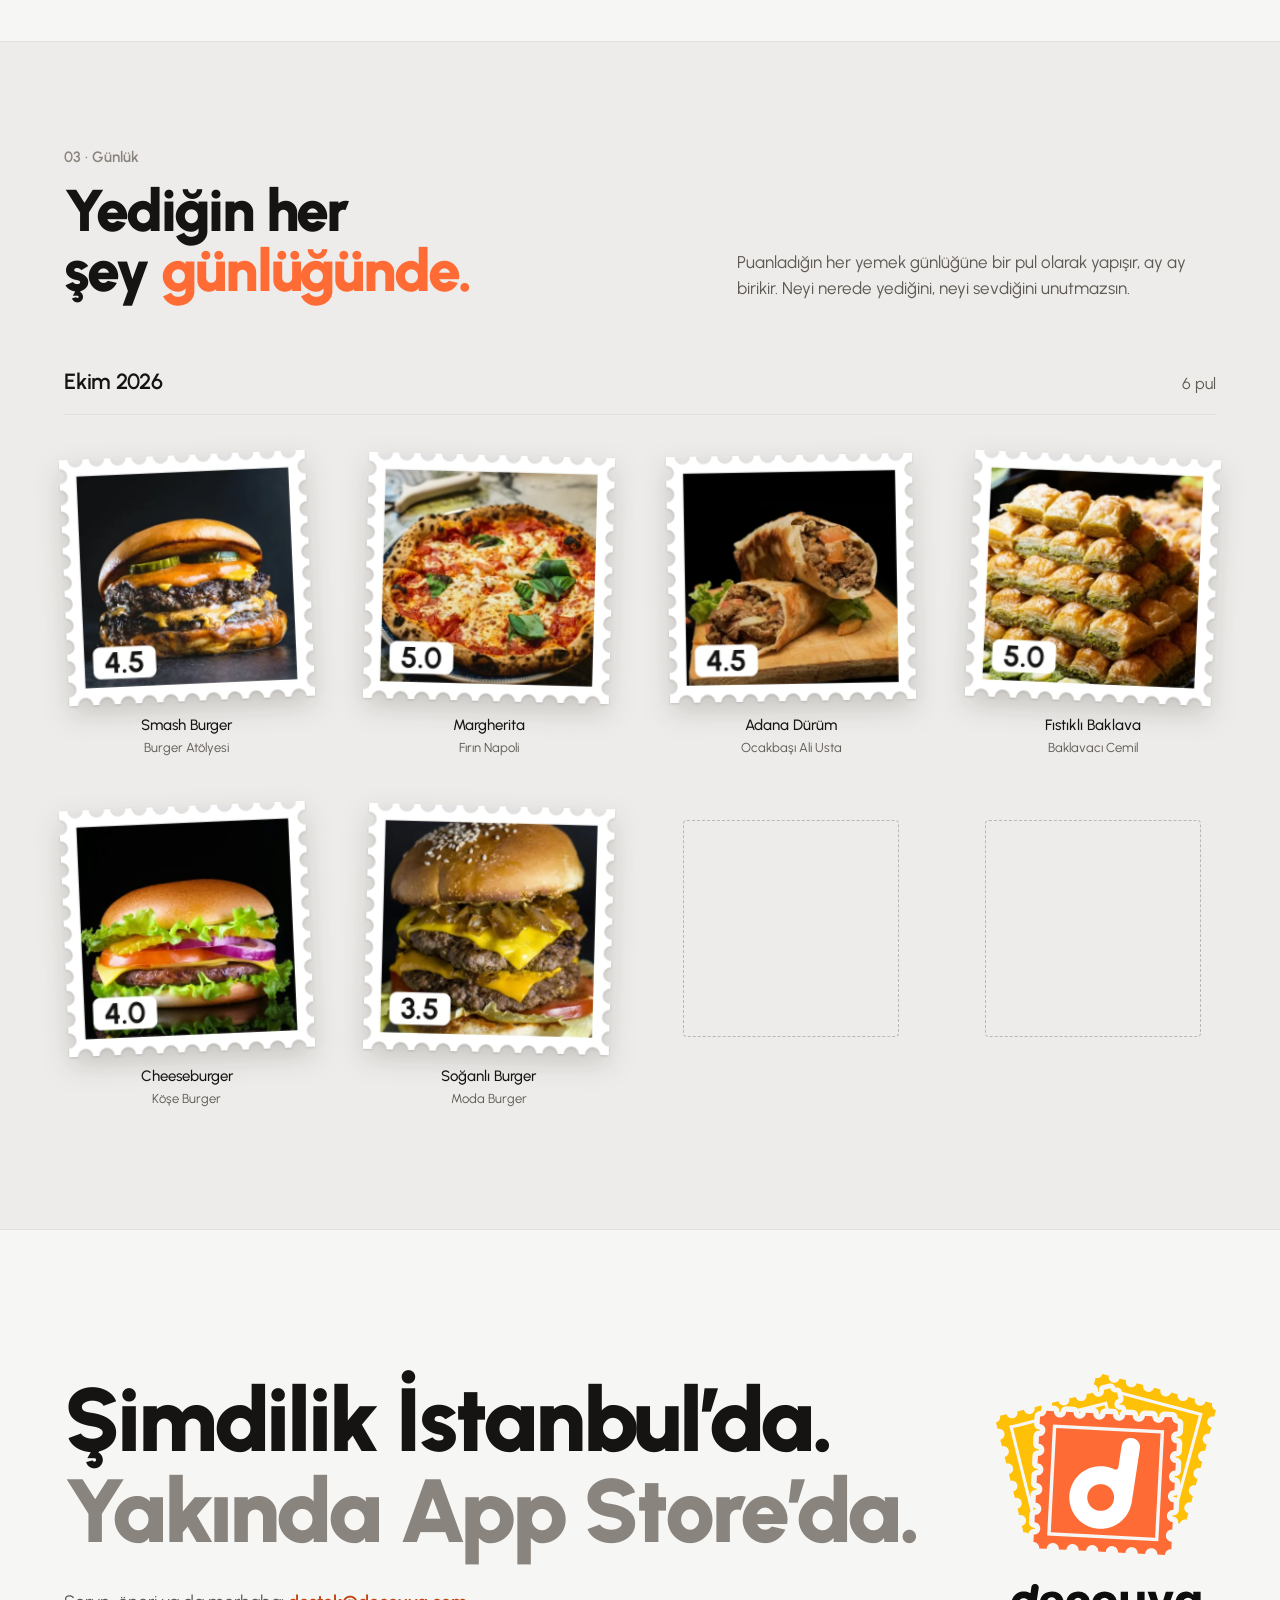
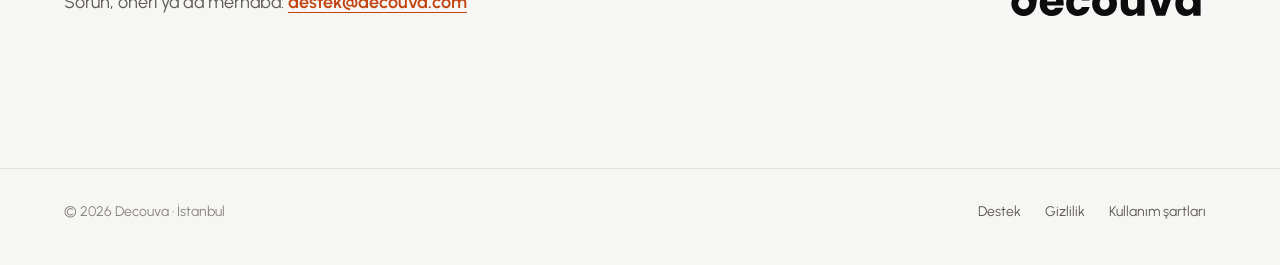
==== commit 8a6da4a8: "Taste skill, redesign 1" ====
--- a/index.html
+++ b/index.html
@@ -4,9 +4,9 @@
   <meta charset="utf-8">
   <meta name="viewport" content="width=device-width, initial-scale=1">
   <title>Decouva · Restoranı değil, yemeği puanla</title>
-  <meta name="description" content="Decouva, yediğin yemekleri tek tek puanladığın yemek günlüğü. İstanbul’un en iyi yemeklerini bul, puanla, günlüğüne pul olarak ekle.">
-  <meta name="theme-color" content="#f3efe7" media="(prefers-color-scheme: light)">
-  <meta name="theme-color" content="#131210" media="(prefers-color-scheme: dark)">
+  <meta name="description" content="Decouva, yediğin yemekleri tek tek puanladığın yemek günlüğü. Şehrin en iyi yemeklerini bul, puanla, günlüğünde biriktir.">
+  <meta name="theme-color" content="#f6f6f5" media="(prefers-color-scheme: light)">
+  <meta name="theme-color" content="#0d0d0d" media="(prefers-color-scheme: dark)">
   <link rel="icon" href="/favicon.ico" sizes="any">
   <link rel="icon" type="image/svg+xml" href="/assets/favicon.svg">
   <link rel="apple-touch-icon" href="/assets/apple-touch-icon.png">
@@ -16,8 +16,8 @@
   <meta property="og:image:width" content="1200">
   <meta property="og:image:height" content="630">
   <meta name="twitter:card" content="summary_large_image">
-  <link rel="preload" href="/assets/fonts/Urbanist-SemiBold.woff" as="font" type="font/woff" crossorigin>
-  <link rel="stylesheet" href="/assets/style.css?v=4">
+  <link rel="preload" href="/assets/fonts/Urbanist-Black.woff" as="font" type="font/woff" crossorigin>
+  <link rel="stylesheet" href="/assets/style.css?v=5">
 </head>
 <body>
   <a class="skip" href="#icerik">İçeriğe geç</a>
@@ -32,91 +32,255 @@
       </a>
       <nav aria-label="Ana menü">
         <a href="#nasil">Nasıl işliyor</a>
+        <a class="opt" href="#gunluk">Günlük</a>
         <a href="/destek">Destek</a>
       </nav>
     </div>
   </header>
 
   <main id="icerik">
+    <!-- Giriş: tanıtımın ilk sayfası (A1) ve telefonda Keşfet -->
     <section class="hero wrap">
       <div class="hero__text">
-        <p class="kicker">Yemek günlüğü · İstanbul</p>
-        <h1>Restoranı değil, <em>yemeği</em> puanla.</h1>
-        <p class="lead">Yediğin her yemeğe ayrı puan ver, günlüğüne pul olarak ekle. Şehrin en iyi yemeklerini, onları gerçekten yiyenlerin puanlarıyla bul.</p>
-        <div class="hero__cta">
-          <span class="inkstamp">Yakında App Store’da</span>
-          <a class="textlink" href="#nasil">Nasıl işliyor?</a>
-        </div>
-      </div>
-
-      <div class="collage" aria-hidden="true">
-        <img class="s1" src="/assets/stamps/burger.webp" alt="" width="520" height="520">
-        <img class="s2" src="/assets/stamps/baklava.webp" alt="" width="520" height="520">
-        <img class="s3" src="/assets/stamps/pizza.webp" alt="" width="520" height="520">
-        <img class="s4" src="/assets/stamps/durum.webp" alt="" width="520" height="520">
-        <svg class="postmark" viewBox="0 0 120 120">
-          <defs><path id="pm-arc" d="M 14 60 A 46 46 0 1 1 106 60"/></defs>
-          <circle cx="60" cy="60" r="56" fill="none" stroke="currentColor" stroke-width="3"/>
-          <circle cx="60" cy="60" r="37" fill="none" stroke="currentColor" stroke-width="1.6"/>
-          <text font-family="Plex Mono, monospace" font-size="10.5" font-weight="500" letter-spacing="2.2" fill="currentColor"><textPath href="#pm-arc" startOffset="50%" text-anchor="middle">İSTANBUL · DECOUVA</textPath></text>
-          <text x="60" y="65" text-anchor="middle" font-family="Plex Mono, monospace" font-size="14" font-weight="500" fill="currentColor">2026</text>
-        </svg>
-      </div>
-    </section>
-
-    <section id="nasil" class="how wrap">
-      <div>
-        <p class="kicker">Neden yemek?</p>
-        <h2>Bir restoranın kebabı efsane, salatası berbat olabilir.</h2>
-        <p>Restoranın puanı, menüsündeki her şeyin ortalaması. İyi olanı da kötü olanı da aynı sayıya karışır. Decouva’da puan yemeğin kendisine verilir; “Kadıköy’de en iyi mercimek çorbası nerede?” sorusunun cevabı, o çorbayı içenlerin puanlarında.</p>
-        <p>Puanladıkların günlüğünde birikir. Neyi nerede yediğini, neyi sevdiğini unutmazsın.</p>
-      </div>
-
-      <figure class="receipt" aria-label="Decouva nasıl işliyor">
-        <div class="receipt__paper">
-          <p class="receipt__head">DECOUVA</p>
-          <p class="receipt__sub">NASIL İŞLİYOR · NO. 0001</p>
-          <hr>
-          <ol>
-            <li><span>01</span><span>Yemeği bul<small>Yakınındaki en sevilen yemekler, kategoriye ve ilçeye göre.</small></span></li>
-            <li><span>02</span><span>Puanla<small>Yediğine 0.5 ile 5.0 arası puan ver.</small></span></li>
-            <li><span>03</span><span>İstersen yaz<small>Kısa bir yorum, bir fotoğraf.</small></span></li>
-            <li><span>04</span><span>Pulu yapıştır<small>Yemek günlüğüne pul olarak eklenir.</small></span></li>
-          </ol>
-          <hr>
-          <p class="receipt__total"><span>TOPLAM</span><span>Yemeğin kendi puanı</span></p>
-          <p class="receipt__foot">AFİYET OLSUN · DECOUVA.COM</p>
-        </div>
+        <h1 class="display">
+          <span class="sr">Şehrin en iyi baklavası nerede?</span>
+          <span aria-hidden="true">
+            <span class="line">Şehrin en iyi</span>
+            <span class="line rotor"><span>baklavası</span><span>pizzası</span><span>dürümü</span><span>burgeri</span></span>
+            <span class="line">nerede?</span>
+          </span>
+        </h1>
+        <p class="lead">Decouva’da puan restorana değil, yemeğe verilir. Yediğini puanla, günlüğünde biriktir; şehrin en iyisini onu gerçekten yiyenlerden öğren.</p>
+        <div class="hero__meta">
+          <p class="soon">iPhone için · Yakında App Store’da</p>
+          <a class="textlink" href="#nasil"><span>Nasıl işliyor?</span><svg class="icon" aria-hidden="true"><use href="/assets/icons.svg#i-arrow-down"/></svg></a>
+        </div>
+      </div>
+
+      <div class="hero__device">
+        <div class="phone" role="img" aria-label="Decouva uygulamasında Keşfet ekranı: Kadıköy’de en iyi puanlı yemekler">
+          <div class="phone__body" aria-hidden="true">
+            <div class="screen">
+              <div class="island"></div>
+              <div class="status"><span>9:41</span><svg><use href="/assets/icons.svg#i-status"/></svg></div>
+              <div class="d-head s-pad">
+                <img src="/assets/wordmark-orange.svg" alt="" width="106" height="18">
+                <span class="d-loc"><svg class="icon"><use href="/assets/icons.svg#i-map-pin"/></svg>Kadıköy<svg class="icon"><use href="/assets/icons.svg#i-chevron-down"/></svg></span>
+              </div>
+              <div class="chips s-pad">
+                <span class="chip on">Tümü</span><span class="chip">Burger</span><span class="chip">Pizza</span><span class="chip">Tatlı</span><span class="chip">Kebap</span><span class="chip">Çorba</span>
+              </div>
+              <div class="d-section s-pad">
+                <p class="s-title">Kadıköy’de En İyiler</p>
+                <p class="s-caption">Konumuna yakın, yüksek puanlı lezzetler</p>
+                <div class="d-lead">
+                  <img class="s-photo" src="/assets/photos/baklava.webp" alt="" width="360" height="360">
+                  <div class="d-lead__row"><span class="d-rank">1</span><span class="d-lead__name">Fıstıklı Baklava</span><span class="s-rating"><svg class="icon"><use href="/assets/icons.svg#i-star-filled"/></svg>4.9</span></div>
+                  <p class="s-caption d-lead__meta">Baklavacı Cemil · Kadıköy</p>
+                </div>
+                <div class="d-rows">
+                  <div class="d-row"><span class="d-rank">2</span><img class="s-photo" src="/assets/photos/pizza.webp" alt="" width="360" height="360"><div class="d-row__text"><p class="s-name">Margherita</p><p class="s-caption">Fırın Napoli · Moda</p></div><span class="s-rating"><svg class="icon"><use href="/assets/icons.svg#i-star-filled"/></svg>4.8</span></div>
+                  <div class="d-row"><span class="d-rank">3</span><img class="s-photo" src="/assets/photos/burger.webp" alt="" width="360" height="360"><div class="d-row__text"><p class="s-name">Smash Burger</p><p class="s-caption">Burger Atölyesi · Kadıköy</p></div><span class="s-rating"><svg class="icon"><use href="/assets/icons.svg#i-star-filled"/></svg>4.7</span></div>
+                  <div class="d-row"><span class="d-rank">4</span><img class="s-photo" src="/assets/photos/durum.webp" alt="" width="360" height="360"><div class="d-row__text"><p class="s-name">Adana Dürüm</p><p class="s-caption">Ocakbaşı Ali Usta · Kadıköy</p></div><span class="s-rating"><svg class="icon"><use href="/assets/icons.svg#i-star-filled"/></svg>4.6</span></div>
+                </div>
+              </div>
+              <nav class="tabbar">
+                <span class="tab on"><svg class="icon"><use href="/assets/icons.svg#i-home-filled"/></svg>Keşfet</span>
+                <span class="tab"><svg class="icon"><use href="/assets/icons.svg#i-search"/></svg>Ara</span>
+                <span class="tab-plus"><svg class="icon"><use href="/assets/icons.svg#i-plus"/></svg></span>
+                <span class="tab"><svg class="icon"><use href="/assets/icons.svg#i-notebook"/></svg>Günlük</span>
+                <span class="tab"><svg class="icon"><use href="/assets/icons.svg#i-user"/></svg>Profil</span>
+              </nav>
+              <div class="home-bar"></div>
+            </div>
+          </div>
+        </div>
+        <img class="hero__stamp" src="/assets/stamps/pizza.webp" alt="" width="520" height="520">
+      </div>
+    </section>
+
+    <!-- Neden yemek: restoran ortalaması ile tabak tabak puan -->
+    <section class="why wrap" aria-labelledby="neden">
+      <div class="why__copy reveal">
+        <p class="eyebrow">Neden yemek?</p>
+        <h2 class="display" id="neden">Bir restoranın kebabı efsane, salatası berbat olabilir.</h2>
+        <p>Restoranın puanı, menüdeki her şeyin ortalaması; iyi olanla kötü olan aynı sayıda kaybolur. Decouva’da her yemeğin kendi puanı var.</p>
+        <p>“Kadıköy’de en iyi mercimek çorbası nerede?” sorusunun cevabı, o çorbayı içenlerin puanlarında.</p>
+      </div>
+
+      <figure class="ledger" aria-label="Örnek: aynı restoranın yemekleri tek tek puanlanınca">
+        <div class="ledger__head">
+          <p class="ledger__place"><strong>Ocakbaşı Ali Usta</strong>Kadıköy</p>
+          <p class="ledger__avg"><b class="num">4.2</b>restoran ortalaması</p>
+        </div>
+        <ol>
+          <li>
+            <p class="ledger__dish">Adana Kebap<small>Mükemmel</small></p>
+            <span class="stars" aria-label="5 üzerinden 5 yıldız"><svg class="icon"><use href="/assets/icons.svg#i-star-filled"/></svg><svg class="icon"><use href="/assets/icons.svg#i-star-filled"/></svg><svg class="icon"><use href="/assets/icons.svg#i-star-filled"/></svg><svg class="icon"><use href="/assets/icons.svg#i-star-filled"/></svg><svg class="icon"><use href="/assets/icons.svg#i-star-filled"/></svg></span>
+            <span class="ledger__score num">4.9</span>
+          </li>
+          <li>
+            <p class="ledger__dish">Mercimek Çorbası<small>Harika</small></p>
+            <span class="stars" aria-label="5 üzerinden 4,5 yıldız"><svg class="icon"><use href="/assets/icons.svg#i-star-filled"/></svg><svg class="icon"><use href="/assets/icons.svg#i-star-filled"/></svg><svg class="icon"><use href="/assets/icons.svg#i-star-filled"/></svg><svg class="icon"><use href="/assets/icons.svg#i-star-filled"/></svg><svg class="icon"><use href="/assets/icons.svg#i-star-half-filled"/></svg></span>
+            <span class="ledger__score num">4.7</span>
+          </li>
+          <li>
+            <p class="ledger__dish">Künefe<small>Harika</small></p>
+            <span class="stars" aria-label="5 üzerinden 4,5 yıldız"><svg class="icon"><use href="/assets/icons.svg#i-star-filled"/></svg><svg class="icon"><use href="/assets/icons.svg#i-star-filled"/></svg><svg class="icon"><use href="/assets/icons.svg#i-star-filled"/></svg><svg class="icon"><use href="/assets/icons.svg#i-star-filled"/></svg><svg class="icon"><use href="/assets/icons.svg#i-star-half-filled"/></svg></span>
+            <span class="ledger__score num">4.5</span>
+          </li>
+          <li class="low">
+            <p class="ledger__dish">Çoban Salata<small>İdare eder</small></p>
+            <span class="stars" aria-label="5 üzerinden 2,5 yıldız"><svg class="icon"><use href="/assets/icons.svg#i-star-filled"/></svg><svg class="icon"><use href="/assets/icons.svg#i-star-filled"/></svg><svg class="icon"><use href="/assets/icons.svg#i-star-half-filled"/></svg><svg class="icon off"><use href="/assets/icons.svg#i-star"/></svg><svg class="icon off"><use href="/assets/icons.svg#i-star"/></svg></span>
+            <span class="ledger__score num">2.5</span>
+          </li>
+        </ol>
+        <figcaption class="ledger__note">Örnek restoran ve puanlar.</figcaption>
       </figure>
     </section>
 
-    <section class="album wrap" aria-labelledby="album-baslik">
-      <div class="album__head">
-        <div>
-          <p class="kicker">Günlük</p>
-          <h2 id="album-baslik">Yediklerin, pul pul.</h2>
-        </div>
-        <p>Puanladığın her yemek günlüğüne bir pul olarak eklenir, ay ay birikir. Pula dokununca puanın, yorumun ve tarihi açılır; damgası üstünde.</p>
-      </div>
-
-      <div class="sheet-page">
-        <div class="sheet-page__bar"><span>Ekim 2026</span><span>6 pul</span></div>
+    <!-- Nasıl işliyor: iki adım telefonda, üçüncüsü Günlük bandı -->
+    <section id="nasil" class="how wrap" aria-labelledby="nasil-baslik">
+      <header class="reveal">
+        <p class="eyebrow">Nasıl işliyor?</p>
+        <h2 class="display" id="nasil-baslik">Bul, puanla, unutma.</h2>
+      </header>
+
+      <article class="step">
+        <div class="step__text reveal">
+          <p class="step__num">01</p>
+          <h3>Yemeği bul</h3>
+          <p>Keşfet, yakınındaki en sevilen yemekleri kategoriye ve ilçeye göre sıralar. Bir yemeğe dokun: puanı, yorumları ve nerede yendiği karşında.</p>
+        </div>
+        <div class="phone" role="img" aria-label="Yemek paneli: Smash Burger, Burger Atölyesi, puan 4.6">
+          <div class="crop">
+            <div class="phone__body" aria-hidden="true">
+              <div class="screen">
+                <div class="island"></div>
+                <div class="status"><span>9:41</span><svg><use href="/assets/icons.svg#i-status"/></svg></div>
+                <div class="veil"></div>
+                <div class="sheet">
+                  <div class="sheet__photo">
+                    <img class="s-photo" src="/assets/photos/burger-wide.webp" alt="" width="720" height="533" loading="lazy">
+                    <span class="sheet__handle"></span>
+                  </div>
+                  <div class="sheet__body">
+                    <p class="sheet__name">Smash Burger</p>
+                    <p class="sheet__place">Burger Atölyesi<svg class="icon"><use href="/assets/icons.svg#i-chevron-right"/></svg></p>
+                    <p class="s-caption">Moda, Kadıköy · Burger</p>
+                    <div class="sheet__score">
+                      <span class="sheet__big">4.6</span>
+                      <div>
+                        <span class="stars"><svg class="icon"><use href="/assets/icons.svg#i-star-filled"/></svg><svg class="icon"><use href="/assets/icons.svg#i-star-filled"/></svg><svg class="icon"><use href="/assets/icons.svg#i-star-filled"/></svg><svg class="icon"><use href="/assets/icons.svg#i-star-filled"/></svg><svg class="icon"><use href="/assets/icons.svg#i-star-half-filled"/></svg></span>
+                        <p class="s-caption">128 değerlendirme</p>
+                      </div>
+                    </div>
+                    <div class="sheet__rule"></div>
+                    <p class="s-title">Son Yorumlar</p>
+                    <div class="review">
+                      <div class="review__head">
+                        <span class="review__who">@denizkaya</span>
+                        <span class="stars"><svg class="icon"><use href="/assets/icons.svg#i-star-filled"/></svg><svg class="icon"><use href="/assets/icons.svg#i-star-filled"/></svg><svg class="icon"><use href="/assets/icons.svg#i-star-filled"/></svg><svg class="icon"><use href="/assets/icons.svg#i-star-filled"/></svg><svg class="icon"><use href="/assets/icons.svg#i-star-filled"/></svg></span>
+                      </div>
+                      <p>Turşusu efsane, ekmeği tereyağında kızarmış. Patatesi ayrıca söyleyin.</p>
+                      <p class="s-caption">3 gün önce</p>
+                    </div>
+                  </div>
+                </div>
+              </div>
+            </div>
+          </div>
+        </div>
+      </article>
+
+      <article class="step step--flip">
+        <div class="step__text reveal">
+          <p class="step__num">02</p>
+          <h3>Puanla</h3>
+          <p>Yediğine 0.5 ile 5.0 arasında puan ver; istersen iki satır yaz, bir fotoğraf ekle. Puanlarken başkalarının puanını görmezsin, karar senin.</p>
+        </div>
+        <div class="phone" role="img" aria-label="Puanlama ekranı: Nasıldı? Adana Dürüm, 4.5, Harika">
+          <div class="crop">
+            <div class="phone__body" aria-hidden="true">
+              <div class="screen">
+                <div class="island"></div>
+                <div class="status"><span>9:41</span><svg><use href="/assets/icons.svg#i-status"/></svg></div>
+                <div class="veil"></div>
+                <div class="sheet">
+                  <div class="r-top">
+                    <svg class="icon"><use href="/assets/icons.svg#i-chevron-left"/></svg>
+                    <span class="r-steps"><i></i><i></i><i></i></span>
+                    <svg class="icon"><use href="/assets/icons.svg#i-x"/></svg>
+                  </div>
+                  <div class="s-pad">
+                    <div class="r-dish">
+                      <img class="s-photo" src="/assets/photos/durum.webp" alt="" width="360" height="360" loading="lazy">
+                      <div><p class="s-name">Adana Dürüm</p><p class="s-caption">Ocakbaşı Ali Usta</p></div>
+                    </div>
+                    <p class="r-ask">Nasıldı?</p>
+                    <div class="r-stars">
+                      <span class="r-star"><svg class="icon"><use href="/assets/icons.svg#i-star"/></svg><svg class="icon"><use href="/assets/icons.svg#i-star-filled"/></svg></span>
+                      <span class="r-star"><svg class="icon"><use href="/assets/icons.svg#i-star"/></svg><svg class="icon"><use href="/assets/icons.svg#i-star-filled"/></svg></span>
+                      <span class="r-star"><svg class="icon"><use href="/assets/icons.svg#i-star"/></svg><svg class="icon"><use href="/assets/icons.svg#i-star-filled"/></svg></span>
+                      <span class="r-star"><svg class="icon"><use href="/assets/icons.svg#i-star"/></svg><svg class="icon"><use href="/assets/icons.svg#i-star-filled"/></svg></span>
+                      <span class="r-star half"><svg class="icon"><use href="/assets/icons.svg#i-star"/></svg><svg class="icon"><use href="/assets/icons.svg#i-star-filled"/></svg></span>
+                    </div>
+                    <div class="r-score">
+                      <span class="r-hint">Yıldızlara dokun</span>
+                      <span class="r-result"><b>4.5</b><span>Harika</span></span>
+                    </div>
+                    <div class="r-field">
+                      <p class="r-label">Yorum <small>isteğe bağlı</small></p>
+                      <p class="r-input">Acısı tam kıvamında, lavaşı çıtır. Közlenmiş biber şart</p>
+                    </div>
+                    <div class="r-field">
+                      <p class="r-label">Fotoğraf <small>isteğe bağlı</small></p>
+                      <span class="r-photo-btn"><svg class="icon"><use href="/assets/icons.svg#i-camera"/></svg>Fotoğraf ekle</span>
+                    </div>
+                  </div>
+                </div>
+              </div>
+            </div>
+          </div>
+        </div>
+      </article>
+
+    </section>
+
+    <!-- Günlük: uygulamadaki pul ızgarası -->
+    <section id="gunluk" class="diary" aria-labelledby="gunluk-baslik">
+      <div class="wrap">
+        <div class="diary__head reveal">
+          <div>
+            <p class="step__num">03 · Günlük</p>
+            <h2 class="display" id="gunluk-baslik">Yediğin her şey <em>günlüğünde.</em></h2>
+          </div>
+          <p>Puanladığın her yemek günlüğüne bir pul olarak yapışır, ay ay birikir. Neyi nerede yediğini, neyi sevdiğini unutmazsın.</p>
+        </div>
+
+        <div class="month reveal"><h3>Ekim 2026</h3><span>6 pul</span></div>
         <ul class="stamps">
-          <li><img src="/assets/stamps/burger.webp" alt="Smash burger pulu, puan 4.5" width="520" height="520" loading="lazy"><p>Smash Burger</p></li>
-          <li><img src="/assets/stamps/pizza.webp" alt="Margherita pulu, puan 5.0" width="520" height="520" loading="lazy"><p>Margherita</p></li>
-          <li><img src="/assets/stamps/durum.webp" alt="Adana dürüm pulu, puan 4.5" width="520" height="520" loading="lazy"><p>Adana Dürüm</p></li>
-          <li><img src="/assets/stamps/baklava.webp" alt="Baklava pulu, puan 5.0" width="520" height="520" loading="lazy"><p>Baklava</p></li>
-          <li><img src="/assets/stamps/cheeseburger.webp" alt="Cheeseburger pulu, puan 4.0" width="520" height="520" loading="lazy"><p>Cheeseburger</p></li>
-          <li><img src="/assets/stamps/onion-burger.webp" alt="Soğanlı burger pulu, puan 3.5" width="520" height="520" loading="lazy"><p>Soğanlı Burger</p></li>
+          <li><img src="/assets/stamps/burger.webp" alt="Smash Burger pulu, puan 4.5" width="520" height="520" loading="lazy"><p>Smash Burger<small>Burger Atölyesi</small></p></li>
+          <li><img src="/assets/stamps/pizza.webp" alt="Margherita pulu, puan 5.0" width="520" height="520" loading="lazy"><p>Margherita<small>Fırın Napoli</small></p></li>
+          <li><img src="/assets/stamps/durum.webp" alt="Adana Dürüm pulu, puan 4.5" width="520" height="520" loading="lazy"><p>Adana Dürüm<small>Ocakbaşı Ali Usta</small></p></li>
+          <li><img src="/assets/stamps/baklava.webp" alt="Fıstıklı Baklava pulu, puan 5.0" width="520" height="520" loading="lazy"><p>Fıstıklı Baklava<small>Baklavacı Cemil</small></p></li>
+          <li><img src="/assets/stamps/cheeseburger.webp" alt="Cheeseburger pulu, puan 4.0" width="520" height="520" loading="lazy"><p>Cheeseburger<small>Köşe Burger</small></p></li>
+          <li><img src="/assets/stamps/onion-burger.webp" alt="Soğanlı Burger pulu, puan 3.5" width="520" height="520" loading="lazy"><p>Soğanlı Burger<small>Moda Burger</small></p></li>
           <li aria-hidden="true"><div class="slot"></div></li>
           <li aria-hidden="true"><div class="slot"></div></li>
         </ul>
       </div>
     </section>
 
-    <section class="end wrap">
-      <p class="end__line">Şimdilik İstanbul’da. <span>Yakında App Store’da.</span></p>
-      <p class="end__meta">Sorun, öneri, merhaba: <a href="mailto:destek@decouva.com">destek@decouva.com</a></p>
+    <section class="end wrap reveal" aria-labelledby="son">
+      <div>
+        <h2 class="display" id="son">Şimdilik İstanbul’da. <span>Yakında App&nbsp;Store’da.</span></h2>
+        <p class="end__meta">Sorun, öneri ya da merhaba: <a href="mailto:destek@decouva.com">destek@decouva.com</a></p>
+      </div>
+      <picture class="end__logo">
+        <source srcset="/assets/logo-vertical-on-dark.svg" media="(prefers-color-scheme: dark)">
+        <img src="/assets/logo-vertical-on-light.svg" alt="" width="220" height="242">
+      </picture>
     </section>
   </main>
 
--- a/assets/style.css
+++ b/assets/style.css
@@ -1,308 +1,573 @@
-/* Decouva web sitesi (2.10; yeniden tasarım 17 Ekim).
-   Dil: markanın kendi nesneleri — pul, posta damgası, adisyon fişi — kâğıt
-   dokulu bir zeminde. Dış kaynak yok: fontlar ve görseller sitenin kendi
-   dosyası; çerez, analiz, JavaScript yok.
-   Yazı: arayüz Urbanist (uygulamanınki), etiket ve fiş IBM Plex Mono
-   (uygulamanın adisyonundaki). Ağırlık en fazla 600; uygulamada 700 yok. */
+/* Decouva web sitesi (2.10; uygulamanın kimliğine taşındı 17 Ekim).
+   Renk, yazı ve ölçüler uygulamadan birebir (dishrate_mobile/lib/core/theme):
+   açık/koyu tema cihazı izler. Telefon içindeki ekranlar HTML; ölçüleri
+   uygulamanın pt değerleri (--pt). Dış kaynak yok: font, ikon ve görseller
+   sitenin kendi dosyası; çerez, analiz, JavaScript yok. */
 
 @font-face { font-family: "Urbanist"; font-weight: 400; font-display: swap; src: url("fonts/Urbanist-Regular.woff") format("woff"); }
 @font-face { font-family: "Urbanist"; font-weight: 500; font-display: swap; src: url("fonts/Urbanist-Medium.woff") format("woff"); }
 @font-face { font-family: "Urbanist"; font-weight: 600; font-display: swap; src: url("fonts/Urbanist-SemiBold.woff") format("woff"); }
-@font-face { font-family: "Plex Mono"; font-weight: 400; font-display: swap; src: url("fonts/IBMPlexMono-Regular.woff") format("woff"); }
-@font-face { font-family: "Plex Mono"; font-weight: 500; font-display: swap; src: url("fonts/IBMPlexMono-Medium.woff") format("woff"); }
-
+@font-face { font-family: "Urbanist"; font-weight: 900; font-display: swap; src: url("fonts/Urbanist-Black.woff") format("woff"); }
+
+/* ── Token'lar (app_colors.dart) ─────────────────────────────────────────── */
 :root {
-  --paper: #f3efe7;          /* sayfa: sıcak kâğıt */
-  --paper-2: #e9e3d8;        /* albüm sayfası */
-  --sheet: #fbf9f4;          /* fiş ve kartpostal kâğıdı */
-  --ink: #1b1a18;
-  --ink-2: #57524b;
-  --ink-3: #8a847b;
-  --rule: #d9d1c3;
-  --brand: #ff6b35;
-  --brand-ink: #c2410c;      /* küçük turuncu yazı (kontrast) */
-  --postmark: rgba(27, 26, 24, .55);
-  --postmark-strong: rgba(27, 26, 24, .72);
-  --shadow: 32, 24, 14;      /* gölgeler zeminin tonunda */
-  --grain: .07;
+  --bg: #f6f6f5;
+  --surface: #fdfdfc;
+  --surface-2: #edecea;
+  --sheet: #fdfdfc;
+  --divider: #e2e0dd;
+  --text: #161412;
+  --text-2: #5e5953;
+  --text-3: #8a847e;
+  --accent: #ff6b35;
+  --accent-text: #c2410c;
+  --on-accent: #140b06;
+  --star: #e6a000;
+  --nav-on: #e05620;
+  --nav-off: #75706b;
+  --fill: rgb(22 20 18 / .08);
+  --field: #edecea;             /* panel içindeki giriş alanı */
+  --shade: 40 30 20;            /* gölgeler zeminin tonunda */
+  --veil: rgb(22 20 18 / .38);  /* panel arkasındaki karartma */
   color-scheme: light;
 }
-
 @media (prefers-color-scheme: dark) {
   :root {
-    --paper: #131210;
-    --paper-2: #1b1a17;
-    --sheet: #f1eee6;        /* fiş ve kartpostal kâğıt olarak kalır */
-    --ink: #f2efea;
-    --ink-2: #a8a198;
-    --ink-3: #78726a;
-    --rule: #2c2a26;
-    --brand-ink: #ff8a5c;
-    --postmark: rgba(242, 239, 234, .5);
-    --postmark-strong: rgba(27, 26, 24, .7);   /* pulun beyaz kâğıdına basılı */
-    --shadow: 0, 0, 0;
-    --grain: .05;
+    --bg: #0d0d0d;
+    --surface: #171615;
+    --surface-2: #211f1d;
+    --sheet: #211f1d;
+    --divider: #2b2926;
+    --text: #f3f1ee;
+    --text-2: #8f8a84;
+    --text-3: #6f6a64;
+    --accent-text: #ff6b35;
+    --star: #eba500;
+    --nav-on: #ff6b35;
+    --nav-off: #7e7973;
+    --fill: rgb(243 241 238 / .08);
+    --field: rgb(243 241 238 / .06);
+    --shade: 0 0 0;
+    --veil: rgb(0 0 0 / .55);
     color-scheme: dark;
   }
 }
 
+/* ── Temel ───────────────────────────────────────────────────────────────── */
 *, *::before, *::after { box-sizing: border-box; }
-html { -webkit-text-size-adjust: 100%; scroll-behavior: smooth; }
+html { -webkit-text-size-adjust: 100%; scroll-behavior: smooth; scroll-padding-top: 24px; }
 @media (prefers-reduced-motion: reduce) { html { scroll-behavior: auto; } }
 
 body {
   margin: 0;
-  background: var(--paper);
-  color: var(--ink);
+  background: var(--bg);
+  color: var(--text);
   font: 400 17px/1.55 "Urbanist", -apple-system, BlinkMacSystemFont, "Segoe UI", sans-serif;
   -webkit-font-smoothing: antialiased;
   text-rendering: optimizeLegibility;
-}
-
-/* Kâğıt dokusu: sabit, tıklanamaz ince gren. */
-body::after {
-  content: "";
-  position: fixed;
-  inset: 0;
-  pointer-events: none;
-  z-index: 50;
-  opacity: var(--grain);
-  background-image: url("data:image/svg+xml,%3Csvg xmlns='http://www.w3.org/2000/svg' width='180' height='180'%3E%3Cfilter id='n'%3E%3CfeTurbulence type='fractalNoise' baseFrequency='.85' numOctaves='3' stitchTiles='stitch'/%3E%3CfeColorMatrix values='0 0 0 0 0 0 0 0 0 0 0 0 0 0 0 0 0 0 .9 0'/%3E%3C/filter%3E%3Crect width='100%25' height='100%25' filter='url(%23n)'/%3E%3C/svg%3E");
-}
-
-h1, h2, h3 { font-weight: 600; margin: 0; text-wrap: balance; }
+  overflow-x: clip;
+}
+h1, h2, h3 { margin: 0; font-weight: 600; text-wrap: balance; }
 p { margin: 0; text-wrap: pretty; }
 strong, b, th { font-weight: 600; }
-a { color: var(--brand-ink); text-decoration-thickness: 1px; text-underline-offset: 3px; transition: color .2s, text-decoration-thickness .2s; }
-a:hover { text-decoration-thickness: 2px; }
-:focus-visible { outline: 2px solid var(--brand); outline-offset: 3px; border-radius: 2px; }
 img { display: block; max-width: 100%; height: auto; }
-
-.wrap { width: 100%; max-width: 1120px; margin: 0 auto; padding: 0 24px; }
-@media (max-width: 480px) { .wrap { padding: 0 16px; } }
-
-.skip { position: absolute; left: 16px; top: -48px; z-index: 60; background: var(--ink); color: var(--paper); padding: 8px 12px; border-radius: 6px; text-decoration: none; }
+a { color: var(--accent-text); text-decoration-thickness: 1px; text-underline-offset: .2em; transition: color .2s, text-decoration-color .2s; }
+a:hover { text-decoration-color: currentColor; }
+:focus-visible { outline: 2px solid var(--accent); outline-offset: 3px; border-radius: 4px; }
+.icon { width: 1em; height: 1em; fill: currentColor; flex: none; }
+.sr { position: absolute; width: 1px; height: 1px; margin: -1px; overflow: hidden; clip-path: inset(50%); white-space: nowrap; }
+.num { font-variant-numeric: tabular-nums; }
+
+.wrap { width: 100%; max-width: 1200px; margin-inline: auto; padding-inline: 24px; }
+@media (max-width: 480px) { .wrap { padding-inline: 16px; } }
+
+.skip { position: absolute; left: 16px; top: -60px; z-index: 30; background: var(--text); color: var(--bg); padding: 10px 14px; border-radius: 8px; text-decoration: none; font-weight: 500; }
 .skip:focus { top: 12px; }
 
-/* Etiket: küçük, eşaralıklı, büyük harf */
-.kicker {
-  font: 500 12px/1.4 "Plex Mono", ui-monospace, Menlo, monospace;
-  letter-spacing: .08em;
-  text-transform: uppercase;
-  color: var(--brand-ink);
-}
+/* Bölüm etiketi: küçük, turuncu, cümle düzeni */
+.eyebrow { font-size: 15px; font-weight: 600; color: var(--accent-text); letter-spacing: -.005em; }
+
+/* Reklam başlığı: tanıtımdaki Urbanist Black */
+.display {
+  font-weight: 900;
+  letter-spacing: -.035em;
+  line-height: 1.02;
+}
+
+/* Ana eylem: uygulamanın 52 pt, 12 radius düğmesi */
+.btn {
+  display: inline-flex; align-items: center; justify-content: center; gap: 8px;
+  min-height: 52px; padding: 0 22px; border-radius: 12px;
+  background: var(--accent); color: var(--on-accent);
+  font: 500 16px/1 "Urbanist", sans-serif; text-decoration: none;
+  transition: background-color .2s, transform .15s;
+}
+.btn:hover { background: #ff7c4b; }
+.btn:active { transform: scale(.98); }
+.btn .icon { font-size: 20px; }
+
+.textlink {
+  display: inline-flex; align-items: center; gap: 6px;
+  color: var(--text); font-weight: 500; text-decoration: none;
+  min-height: 44px;
+}
+.textlink span { border-bottom: 1px solid var(--divider); padding-bottom: 1px; transition: border-color .2s; }
+.textlink:hover span { border-color: currentColor; }
+.textlink .icon { font-size: 18px; color: var(--accent-text); transition: transform .25s cubic-bezier(.2, .8, .3, 1); }
+.textlink:hover .icon { transform: translateY(2px); }
 
 /* ── Üst şerit ───────────────────────────────────────────────────────────── */
-.top { position: relative; z-index: 2; }
-.top__in { display: flex; align-items: center; justify-content: space-between; height: 76px; }
+.top__in { display: flex; align-items: center; justify-content: space-between; gap: 16px; height: 76px; }
+.top__logo { display: flex; align-items: center; min-height: 44px; }
 .top__logo img { height: 30px; width: auto; }
-.top nav { display: flex; gap: 22px; }
-.top nav a { color: var(--ink-2); text-decoration: none; font-weight: 500; font-size: 15px; }
-.top nav a:hover, .top nav a[aria-current="page"] { color: var(--ink); }
+.top nav { display: flex; gap: 4px; margin-right: -10px; }
+.top nav a {
+  display: flex; align-items: center; min-height: 44px; padding: 0 10px;
+  color: var(--text-2); text-decoration: none; font-weight: 500; font-size: 15px;
+  transition: color .2s;
+}
+.top nav a:hover, .top nav a[aria-current="page"] { color: var(--text); }
+@media (max-width: 400px) { .top nav .opt { display: none; } }
+
+/* ── Telefon ─────────────────────────────────────────────────────────────── */
+/* Gövde iki temada da koyu (fiziksel cihaz). İçeride 1 uygulama pt'si = --pt;
+   ekran 393 pt genişliğinde düşünülür. --pt yalnız .screen'in içinde kullanılır. */
+.phone { container-type: inline-size; width: 100%; }
+.phone__body {
+  position: relative;
+  aspect-ratio: 417 / 876;
+  padding: 2.9cqw;
+  border-radius: 15.5cqw;
+  background: #1c1b1a;
+  box-shadow:
+    inset 0 0 0 .3cqw #3a3835,
+    inset 0 0 0 .9cqw #121110,
+    0 2px 4px rgb(var(--shade) / .14),
+    0 24px 48px -12px rgb(var(--shade) / .32),
+    0 60px 90px -40px rgb(var(--shade) / .38);
+}
+.screen {
+  --pt: calc(100cqw / 393);
+  container-type: inline-size;
+  position: relative;
+  height: 100%;
+  overflow: hidden;
+  border-radius: 13cqw;
+  background: var(--bg);
+  color: var(--text);
+  font-size: calc(var(--pt) * 15);
+  line-height: 1.3;
+  isolation: isolate;
+}
+.island {
+  position: absolute; z-index: 5; left: 50%; top: calc(var(--pt) * 11);
+  width: calc(var(--pt) * 124); height: calc(var(--pt) * 36);
+  translate: -50% 0; border-radius: 999px; background: #000;
+}
+.status {
+  position: relative; z-index: 4;
+  display: flex; justify-content: space-between; align-items: center;
+  height: calc(var(--pt) * 54);
+  padding: calc(var(--pt) * 4) calc(var(--pt) * 32) 0 calc(var(--pt) * 48);
+  font-size: calc(var(--pt) * 17); font-weight: 600; letter-spacing: -.01em;
+}
+.status svg { width: calc(var(--pt) * 74); height: calc(var(--pt) * 13); fill: currentColor; }
+.screen .icon { width: 1em; height: 1em; }
+
+/* Ortak ekran parçaları */
+.s-pad { padding-inline: calc(var(--pt) * 20); }
+.s-title { font-size: calc(var(--pt) * 19); font-weight: 600; letter-spacing: -.005em; line-height: 1.25; }
+.s-caption { font-size: calc(var(--pt) * 13); color: var(--text-2); line-height: 1.4; }
+.s-name { font-size: calc(var(--pt) * 15); font-weight: 500; line-height: 1.3; }
+.s-rating { display: inline-flex; align-items: center; gap: calc(var(--pt) * 4); font-size: calc(var(--pt) * 13); font-weight: 500; font-variant-numeric: tabular-nums; }
+.s-rating .icon { color: var(--star); font-size: calc(var(--pt) * 13); }
+.s-photo { display: block; width: 100%; object-fit: cover; background: var(--fill); }
+
+/* Alt menü (main_scaffold.dart) */
+.tabbar {
+  position: absolute; z-index: 3; left: 0; right: 0; bottom: 0;
+  display: grid; grid-template-columns: repeat(5, 1fr); align-items: start;
+  height: calc(var(--pt) * 90); padding-top: calc(var(--pt) * 7);
+  background: var(--bg);
+  border-top: max(1px, calc(var(--pt) * .5)) solid var(--divider);
+}
+.tab { display: flex; flex-direction: column; align-items: center; gap: calc(var(--pt) * 3); color: var(--nav-off); font-size: calc(var(--pt) * 11); font-weight: 500; }
+.tab .icon { font-size: calc(var(--pt) * 24); }
+.tab.on { color: var(--nav-on); }
+.tab-plus {
+  justify-self: center; align-self: center; margin-top: calc(var(--pt) * -10);
+  display: grid; place-items: center;
+  width: calc(var(--pt) * 48); height: calc(var(--pt) * 40);
+  background: var(--accent); color: #fff;
+  -webkit-mask: url("stamp-shape.svg") center / 100% 100% no-repeat;
+          mask: url("stamp-shape.svg") center / 100% 100% no-repeat;
+}
+.tab-plus .icon { font-size: calc(var(--pt) * 22); }
+.home-bar {
+  position: absolute; z-index: 4; left: 50%; bottom: calc(var(--pt) * 8);
+  width: calc(var(--pt) * 134); height: calc(var(--pt) * 5); translate: -50% 0;
+  border-radius: 99px; background: var(--text);
+}
+
+/* Keşfet */
+.d-head { display: flex; align-items: center; justify-content: space-between; height: calc(var(--pt) * 60); }
+.d-head img { height: calc(var(--pt) * 18); width: auto; }
+.d-loc { display: flex; align-items: center; gap: calc(var(--pt) * 4); font-size: calc(var(--pt) * 14); font-weight: 500; }
+.d-loc .icon:first-child { font-size: calc(var(--pt) * 16); color: var(--text-2); }
+.d-loc .icon:last-child { font-size: calc(var(--pt) * 13); color: var(--text-2); }
+.chips { display: flex; gap: calc(var(--pt) * 8); height: calc(var(--pt) * 44); align-items: center; overflow: hidden; white-space: nowrap; }
+.chip { flex: none; display: flex; align-items: center; height: calc(var(--pt) * 36); padding: 0 calc(var(--pt) * 16); border-radius: 999px; background: var(--fill); font-size: calc(var(--pt) * 14); font-weight: 500; }
+.chip.on { background: var(--accent); color: #fff; }
+.d-section { margin-top: calc(var(--pt) * 20); }
+.d-section .s-caption { margin-top: calc(var(--pt) * 2); }
+.d-lead { margin-top: calc(var(--pt) * 12); }
+.d-lead .s-photo { aspect-ratio: 16 / 10; border-radius: calc(var(--pt) * 12); }
+.d-lead__row { display: flex; align-items: baseline; gap: 0; margin-top: calc(var(--pt) * 12); }
+.d-rank { flex: none; width: calc(var(--pt) * 28); font-size: calc(var(--pt) * 16); font-weight: 500; color: var(--text-3); font-variant-numeric: tabular-nums; }
+.d-lead__name { flex: 1; font-size: calc(var(--pt) * 16); font-weight: 600; }
+.d-lead__meta { margin: calc(var(--pt) * 2) 0 0 calc(var(--pt) * 28); }
+.d-rows { margin-top: calc(var(--pt) * 6); }
+.d-row { display: flex; align-items: center; padding: calc(var(--pt) * 12) 0; }
+.d-row .s-photo { width: calc(var(--pt) * 56); height: calc(var(--pt) * 56); border-radius: calc(var(--pt) * 8); flex: none; }
+.d-row__text { flex: 1; min-width: 0; margin: 0 calc(var(--pt) * 12); }
+.d-row__text > * { white-space: nowrap; overflow: hidden; text-overflow: ellipsis; }
+.d-row__text .s-caption { margin-top: calc(var(--pt) * 2); }
+
+/* Yemek paneli (dish_sheet.dart) */
+.veil { position: absolute; inset: 0; z-index: 1; background: var(--veil); }
+.sheet {
+  position: absolute; z-index: 2; left: 0; right: 0; bottom: 0; top: calc(var(--pt) * 64);
+  overflow: hidden; border-radius: calc(var(--pt) * 20) calc(var(--pt) * 20) 0 0; background: var(--sheet);
+}
+.sheet__photo { position: relative; }
+.sheet__photo .s-photo { aspect-ratio: 4 / 3; }
+.sheet__handle { position: absolute; left: 50%; top: calc(var(--pt) * 8); width: calc(var(--pt) * 36); height: calc(var(--pt) * 4); translate: -50% 0; border-radius: 4px; background: rgb(255 255 255 / .7); }
+.sheet__body { padding: calc(var(--pt) * 20); }
+.sheet__name { font-size: calc(var(--pt) * 26); font-weight: 600; letter-spacing: -.012em; line-height: 1.15; }
+.sheet__place { display: flex; align-items: center; gap: calc(var(--pt) * 2); margin-top: calc(var(--pt) * 8); font-size: calc(var(--pt) * 15); font-weight: 500; }
+.sheet__place .icon { font-size: calc(var(--pt) * 14); color: var(--text-2); }
+.sheet__body > .s-caption { margin-top: calc(var(--pt) * 2); }
+.sheet__score { display: flex; align-items: center; gap: calc(var(--pt) * 12); margin-top: calc(var(--pt) * 24); }
+.sheet__big { font-size: calc(var(--pt) * 34); font-weight: 500; letter-spacing: -.018em; line-height: 1; font-variant-numeric: tabular-nums; }
+.stars { display: flex; gap: calc(var(--pt) * 1.7); color: var(--star); font-size: calc(var(--pt) * 14); }
+.stars .icon.off { color: var(--text-3); }
+.sheet__score .s-caption { margin-top: calc(var(--pt) * 4); }
+.sheet__rule { height: max(1px, calc(var(--pt) * .5)); background: var(--divider); margin: calc(var(--pt) * 24) 0 calc(var(--pt) * 20); }
+.review__head { display: flex; justify-content: space-between; align-items: center; margin-top: calc(var(--pt) * 14); }
+.review__who { font-size: calc(var(--pt) * 14); font-weight: 600; }
+.review .stars { font-size: calc(var(--pt) * 12); }
+.review p { margin-top: calc(var(--pt) * 6); font-size: calc(var(--pt) * 15); line-height: 1.5; }
+.review .s-caption { margin-top: calc(var(--pt) * 6); color: var(--text-3); }
+.sheet__foot {
+  position: absolute; left: 0; right: 0; bottom: 0; display: flex; gap: calc(var(--pt) * 12);
+  padding: calc(var(--pt) * 12) calc(var(--pt) * 20) calc(var(--pt) * 34); background: var(--sheet);
+  border-top: max(1px, calc(var(--pt) * .5)) solid var(--divider);
+}
+.sheet__mark { flex: none; display: grid; place-items: center; width: calc(var(--pt) * 52); height: calc(var(--pt) * 52); border-radius: calc(var(--pt) * 12); border: 1px solid var(--divider); font-size: calc(var(--pt) * 22); }
+.sheet__cta { flex: 1; display: grid; place-items: center; height: calc(var(--pt) * 52); border-radius: calc(var(--pt) * 12); background: var(--accent); color: var(--on-accent); font-size: calc(var(--pt) * 16); font-weight: 500; }
+
+/* Puanlama 3. adım (step3_rate_item.dart) */
+.r-top { display: flex; align-items: center; justify-content: space-between; height: calc(var(--pt) * 48); padding: 0 calc(var(--pt) * 14); color: var(--text); }
+.r-top .icon { font-size: calc(var(--pt) * 22); }
+.r-top .icon:last-child { color: var(--text-2); }
+.r-steps { display: flex; gap: calc(var(--pt) * 6); width: calc(var(--pt) * 96); }
+.r-steps i { flex: 1; height: calc(var(--pt) * 3); border-radius: 2px; background: var(--accent); }
+.r-dish { display: flex; align-items: center; gap: calc(var(--pt) * 12); margin-top: calc(var(--pt) * 12); }
+.r-dish .s-photo { width: calc(var(--pt) * 48); height: calc(var(--pt) * 48); border-radius: calc(var(--pt) * 8); }
+.r-ask { margin-top: calc(var(--pt) * 32); font-size: calc(var(--pt) * 30); font-weight: 600; letter-spacing: -.01em; line-height: 1.12; }
+.r-stars { display: flex; justify-content: center; margin-top: calc(var(--pt) * 24); }
+.r-star { position: relative; width: calc(var(--pt) * 50); height: calc(var(--pt) * 50); padding: calc(var(--pt) * 2); }
+.r-star .icon { position: absolute; inset: calc(var(--pt) * 2); width: calc(var(--pt) * 46); height: calc(var(--pt) * 46); }
+.r-star .icon:first-child { color: color-mix(in srgb, var(--star) 75%, transparent); }
+.r-star .icon:last-child { color: var(--star); }
+.r-star.half .icon:last-child { clip-path: inset(0 50% 0 0); }
+.r-score { position: relative; display: grid; justify-items: center; margin-top: calc(var(--pt) * 16); height: calc(var(--pt) * 34); }
+.r-score > * { grid-area: 1 / 1; display: flex; align-items: baseline; gap: calc(var(--pt) * 10); }
+.r-score b { font-size: calc(var(--pt) * 28); font-weight: 500; letter-spacing: -.02em; font-variant-numeric: tabular-nums; }
+.r-score span, .r-hint { font-size: calc(var(--pt) * 16); color: var(--text-2); }
+.r-hint { align-self: center; }
+.r-field { margin-top: calc(var(--pt) * 28); }
+.r-label { display: flex; align-items: baseline; gap: calc(var(--pt) * 6); font-size: calc(var(--pt) * 16); font-weight: 600; }
+.r-label small { font-size: calc(var(--pt) * 13); font-weight: 400; color: var(--text-3); }
+.r-input {
+  margin-top: calc(var(--pt) * 10); min-height: calc(var(--pt) * 96);
+  padding: calc(var(--pt) * 12) calc(var(--pt) * 14); border-radius: calc(var(--pt) * 12);
+  background: var(--field); font-size: calc(var(--pt) * 15); line-height: 1.5;
+}
+.r-input::after { content: ""; display: inline-block; width: calc(var(--pt) * 1.5); height: 1.1em; margin-left: 1px; vertical-align: -.15em; background: var(--accent); animation: caret 1.1s steps(1) infinite; }
+@keyframes caret { 50% { opacity: 0; } }
+.r-photo-btn { display: inline-flex; align-items: center; gap: calc(var(--pt) * 8); margin-top: calc(var(--pt) * 10); padding: calc(var(--pt) * 10) calc(var(--pt) * 14); border-radius: calc(var(--pt) * 12); border: 1px solid var(--divider); font-size: calc(var(--pt) * 15); font-weight: 500; }
+.r-photo-btn .icon { font-size: calc(var(--pt) * 20); color: var(--text-2); }
+
+/* Yıldızların dolması: tanıtımdaki puanlama gibi, 7 sn'lik döngü */
+@media (prefers-reduced-motion: no-preference) {
+  .r-star .icon:last-child { animation: 7s cubic-bezier(.3, 1.5, .5, 1) infinite; }
+  .r-star:nth-child(1) .icon:last-child { animation-name: fill1; }
+  .r-star:nth-child(2) .icon:last-child { animation-name: fill2; }
+  .r-star:nth-child(3) .icon:last-child { animation-name: fill3; }
+  .r-star:nth-child(4) .icon:last-child { animation-name: fill4; }
+  .r-star:nth-child(5) .icon:last-child { animation-name: fill5; }
+  .r-score > * { animation: 7s ease infinite; }
+  .r-score .r-hint { animation-name: hint; }
+  .r-score .r-result { animation-name: result; }
+}
+@keyframes fill1 { 0%, 14% { opacity: 0; scale: .6; } 18%, 90% { opacity: 1; scale: 1; } 96%, 100% { opacity: 0; scale: 1; } }
+@keyframes fill2 { 0%, 20% { opacity: 0; scale: .6; } 24%, 90% { opacity: 1; scale: 1; } 96%, 100% { opacity: 0; scale: 1; } }
+@keyframes fill3 { 0%, 26% { opacity: 0; scale: .6; } 30%, 90% { opacity: 1; scale: 1; } 96%, 100% { opacity: 0; scale: 1; } }
+@keyframes fill4 { 0%, 32% { opacity: 0; scale: .6; } 36%, 90% { opacity: 1; scale: 1; } 96%, 100% { opacity: 0; scale: 1; } }
+@keyframes fill5 { 0%, 38% { opacity: 0; scale: .6; } 42%, 90% { opacity: 1; scale: 1; } 96%, 100% { opacity: 0; scale: 1; } }
+@keyframes hint { 0%, 12% { opacity: 1; } 15%, 94% { opacity: 0; } 98%, 100% { opacity: 1; } }
+@keyframes result { 0%, 42% { opacity: 0; translate: 0 6px; } 46%, 90% { opacity: 1; translate: 0 0; } 95%, 100% { opacity: 0; translate: 0 0; } }
+@media (prefers-reduced-motion: reduce) {
+  .r-score .r-hint { visibility: hidden; }
+  .r-input::after { animation: none; }
+}
+
+/* Kırpılmış telefon: alt kenarı bölüm çizgisinde kesilir */
+.crop { overflow: hidden; aspect-ratio: 417 / 640; }
 
 /* ── Ana sayfa: giriş ────────────────────────────────────────────────────── */
 .hero {
   display: grid;
-  grid-template-columns: 1.05fr .95fr;
-  gap: 48px;
+  grid-template-columns: minmax(0, 1.25fr) minmax(0, .75fr);
+  gap: 40px 64px;
   align-items: center;
   padding-top: 40px;
-  padding-bottom: 96px;
-}
-.hero h1 {
-  font-size: clamp(42px, 6.6vw, 78px);
-  line-height: 1.02;
-  letter-spacing: -.035em;
-  margin: 18px 0 22px;
-}
-.hero h1 em { font-style: normal; color: var(--brand); }
-.hero .lead { font-size: 19px; color: var(--ink-2); max-width: 30em; }
-.hero__cta { display: flex; align-items: center; flex-wrap: wrap; gap: 14px 28px; margin-top: 36px; }
-
-/* "Yakında" lastik damga gibi: çift mürekkep çerçeve, hafif eğik */
-.inkstamp {
-  display: inline-block;
-  font: 500 13px/1 "Plex Mono", ui-monospace, monospace;
-  letter-spacing: .1em;
-  text-transform: uppercase;
-  color: var(--brand-ink);
-  border: 2px solid currentColor;
-  border-radius: 4px;
-  padding: 10px 14px 9px;
-  transform: rotate(-3deg);
-  box-shadow: inset 0 0 0 3px var(--paper), inset 0 0 0 4px currentColor;
-}
-.textlink { color: var(--ink); font-weight: 500; text-decoration: none; border-bottom: 1px solid var(--rule); padding-bottom: 2px; transition: border-color .2s; }
-.textlink:hover { border-color: var(--ink); }
-
-/* Pul kolajı */
-.collage { position: relative; aspect-ratio: 1 / 1; width: 100%; max-width: 520px; justify-self: end; }
-.collage img {
-  position: absolute;
-  width: 45%;
-  filter: drop-shadow(0 10px 18px rgba(var(--shadow), .22)) drop-shadow(0 2px 3px rgba(var(--shadow), .18));
-  animation: slap .7s cubic-bezier(.2, 1.4, .4, 1) both;
-}
-/* Pullar puan rozetlerini örtmeyecek kadar aralıklı, kenarlarından üst üste */
-.collage .s1 { left: 1%;  top: 7%;  rotate: -7deg; animation-delay: .05s; }
-.collage .s2 { left: 52%; top: 0;   rotate: 6deg;  animation-delay: .2s; }
-.collage .s3 { left: 6%;  top: 53%; rotate: 4deg;  animation-delay: .35s; }
-.collage .s4 { left: 53%; top: 49%; rotate: -5deg; animation-delay: .5s; }
-.collage .postmark { position: absolute; left: 31%; top: 3%; width: 27%; rotate: -14deg; color: var(--postmark-strong); animation: stamp .45s ease-out 1s both; }
-@keyframes slap { from { opacity: 0; scale: 1.18; } to { opacity: 1; scale: 1; } }
-@keyframes stamp { 0% { opacity: 0; scale: 1.5; } 70% { opacity: 1; scale: .96; } 100% { opacity: 1; scale: 1; } }
-@media (prefers-reduced-motion: reduce) { .collage img, .collage .postmark { animation: none; } }
-
-.postmark { color: var(--postmark); overflow: visible; }
-
-/* ── Neden yemek + fiş ───────────────────────────────────────────────────── */
-.how {
-  display: grid;
-  grid-template-columns: 1fr minmax(300px, 420px);
-  gap: 72px;
-  align-items: start;
-  padding-top: 32px;
-  padding-bottom: 120px;
-}
-.how h2, .album h2 { font-size: clamp(30px, 4vw, 44px); line-height: 1.08; letter-spacing: -.025em; margin: 14px 0 20px; }
-.how p:not(.kicker) { color: var(--ink-2); max-width: 34em; }
-.how p + p { margin-top: 14px; }
-
-/* Fiş: çerçeve döner ve gölge verir; dişli kenar iç kâğıtta (maske gölgeyi kesmesin) */
-.receipt {
-  margin: 0;
-  color: #1b1a18;
-  font: 400 14px/1.5 "Plex Mono", ui-monospace, monospace;
-  rotate: 1.2deg;
-  filter: drop-shadow(0 14px 24px rgba(var(--shadow), .18));
-}
-.receipt__paper {
-  --z: 14px;
-  background: var(--sheet);
-  padding: 34px 26px 38px;
-  -webkit-mask:
-    conic-gradient(from 135deg at top, #0000, #000 1deg 89deg, #0000 90deg) top / var(--z) 51% repeat-x,
-    conic-gradient(from -45deg at bottom, #0000, #000 1deg 89deg, #0000 90deg) bottom / var(--z) 51% repeat-x;
-          mask:
-    conic-gradient(from 135deg at top, #0000, #000 1deg 89deg, #0000 90deg) top / var(--z) 51% repeat-x,
-    conic-gradient(from -45deg at bottom, #0000, #000 1deg 89deg, #0000 90deg) bottom / var(--z) 51% repeat-x;
-}
-.receipt__head { text-align: center; letter-spacing: .14em; font-weight: 500; }
-.receipt__sub { text-align: center; color: #6b665e; font-size: 12px; margin-top: 4px; }
-.receipt hr { border: 0; border-top: 1.5px dashed #b9b2a6; margin: 18px 0; }
-.receipt ol { list-style: none; margin: 0; padding: 0; display: grid; gap: 14px; }
-.receipt li { display: grid; grid-template-columns: 2.4em 1fr; }
-.receipt li > span:first-child { color: #c2410c; }
-.receipt li small { display: block; color: #6b665e; font-size: 12px; }
-.receipt__total { display: flex; justify-content: space-between; gap: 12px; font-weight: 500; letter-spacing: .04em; }
-.receipt__foot { text-align: center; color: #6b665e; font-size: 12px; margin-top: 20px; letter-spacing: .08em; }
-
-/* ── Albüm ───────────────────────────────────────────────────────────────── */
-.album { padding-bottom: 120px; }
-.album__head { display: grid; grid-template-columns: 1fr 1fr; gap: 12px 72px; align-items: end; margin-bottom: 36px; }
-.album__head p:not(.kicker) { color: var(--ink-2); max-width: 32em; }
-.album__head h2 { margin-bottom: 0; }
-.sheet-page { background: var(--paper-2); border-radius: 6px; padding: 0 0 30px; box-shadow: inset 0 0 0 1px var(--rule); }
-.sheet-page__bar {
-  display: flex; justify-content: space-between; align-items: baseline;
-  padding: 18px 28px; border-bottom: 1px solid var(--rule);
-  font: 500 13px/1 "Plex Mono", ui-monospace, monospace; letter-spacing: .06em; text-transform: uppercase;
-}
-.sheet-page__bar span:last-child { color: var(--ink-3); }
-.stamps { list-style: none; margin: 0; padding: 30px 28px 0; display: grid; grid-template-columns: repeat(4, 1fr); gap: 30px 26px; }
+  padding-bottom: 136px;
+}
+.hero h1 { font-size: clamp(52px, 8.4vw, 112px); }
+.hero h1 .line { display: block; }
+.hero h1 .rotor { display: grid; justify-items: start; color: var(--accent); }
+.rotor span { grid-area: 1 / 1; }
+.rotor span:not(:first-child) { visibility: hidden; }
+@media (prefers-reduced-motion: no-preference) {
+  .rotor span { visibility: visible !important; opacity: 0; animation: rotor 10s cubic-bezier(.2, .8, .2, 1) infinite both; }
+  .rotor span:nth-child(2) { animation-delay: 2.5s; }
+  .rotor span:nth-child(3) { animation-delay: 5s; }
+  .rotor span:nth-child(4) { animation-delay: 7.5s; }
+}
+@keyframes rotor {
+  0% { opacity: 0; translate: 0 .32em; }
+  3%, 25% { opacity: 1; translate: 0 0; }
+  28%, 100% { opacity: 0; translate: 0 -.24em; }
+}
+.hero .lead { margin-top: 28px; font-size: 20px; line-height: 1.5; color: var(--text-2); max-width: 31em; }
+.hero__meta { display: flex; flex-wrap: wrap; align-items: center; gap: 8px 28px; margin-top: 32px; }
+.soon { display: inline-flex; align-items: center; gap: 10px; font-size: 15px; font-weight: 500; color: var(--text-2); }
+.soon::before { content: ""; width: 7px; height: 7px; border-radius: 50%; background: var(--accent); }
+
+.hero__device { position: relative; justify-self: end; width: min(100%, 360px); }
+.hero__stamp {
+  position: absolute; z-index: 2; width: 42%; left: -22%; bottom: 9%;
+  rotate: -9deg;
+  filter: drop-shadow(0 2px 2px rgb(var(--shade) / .18)) drop-shadow(0 18px 24px rgb(var(--shade) / .28));
+}
+
+/* Girişte sıralı beliriş */
+@media (prefers-reduced-motion: no-preference) {
+  .hero h1, .hero .lead, .hero__meta, .hero__device { animation: rise .9s cubic-bezier(.2, .8, .2, 1) both; }
+  .hero .lead { animation-delay: .12s; }
+  .hero__meta { animation-delay: .22s; }
+  .hero__device { animation-delay: .1s; animation-duration: 1.1s; }
+  .hero__stamp { animation: slap .7s cubic-bezier(.2, 1.4, .4, 1) .75s both; }
+}
+@keyframes rise { from { opacity: 0; translate: 0 24px; } }
+@keyframes slap { from { opacity: 0; scale: 1.25; rotate: -2deg; } }
+
+/* ── Neden yemek ─────────────────────────────────────────────────────────── */
+.why {
+  display: grid; grid-template-columns: minmax(0, 1fr) minmax(0, 1fr);
+  gap: 48px 88px; align-items: start;
+  padding-top: 24px; padding-bottom: 152px;
+}
+.why h2 { margin-top: 16px; font-size: clamp(36px, 4.6vw, 60px); }
+.why__copy p:not(.eyebrow) { margin-top: 24px; color: var(--text-2); max-width: 30em; }
+.why__copy p + p:not(.eyebrow) { margin-top: 14px; }
+
+.ledger { margin: 6px 0 0; }
+.ledger__head { display: flex; justify-content: space-between; align-items: end; gap: 16px; padding-bottom: 20px; border-bottom: 1px solid var(--divider); }
+.ledger__place { font-size: 15px; color: var(--text-2); }
+.ledger__place strong { display: block; color: var(--text); font-size: 20px; letter-spacing: -.01em; margin-bottom: 2px; }
+.ledger__avg { text-align: right; color: var(--text-3); font-size: 13px; white-space: nowrap; }
+.ledger__avg b { display: block; font-size: 40px; font-weight: 500; letter-spacing: -.03em; line-height: 1; color: var(--text-3); text-decoration: line-through; text-decoration-thickness: 2px; text-decoration-color: var(--accent); margin-bottom: 6px; }
+.ledger ol { list-style: none; margin: 0; padding: 0; }
+.ledger li { display: grid; grid-template-columns: minmax(0, 1fr) auto 3.2em; align-items: center; gap: 4px 16px; padding: 18px 0; border-bottom: 1px solid var(--divider); }
+.ledger__dish { font-size: 18px; font-weight: 500; }
+.ledger__dish small { display: block; font-size: 14px; font-weight: 400; color: var(--text-2); }
+.ledger .stars { gap: 2px; font-size: 16px; }
+.ledger__score { font-size: 24px; font-weight: 500; letter-spacing: -.02em; text-align: right; }
+.ledger li.low .ledger__score { color: var(--text-3); }
+.ledger__note { margin-top: 16px; font-size: 14px; color: var(--text-3); }
+
+/* ── Nasıl işliyor ───────────────────────────────────────────────────────── */
+.how > header { max-width: 40rem; }
+.how h2 { margin-top: 16px; font-size: clamp(36px, 4.6vw, 60px); }
+.step {
+  display: grid; grid-template-columns: minmax(0, 1fr) minmax(0, 1fr);
+  gap: 40px 88px; align-items: end;
+  margin-top: 88px;
+  border-bottom: 1px solid var(--divider);
+}
+.step__text { align-self: center; padding-bottom: 40px; max-width: 30rem; }
+.step__num { font-size: 15px; font-weight: 600; color: var(--text-3); font-variant-numeric: tabular-nums; }
+.step h3 { margin-top: 12px; font-size: clamp(28px, 3vw, 38px); letter-spacing: -.025em; line-height: 1.1; }
+.step__text > p:not(.step__num) { margin-top: 16px; color: var(--text-2); }
+.step .phone { width: min(100%, 380px); justify-self: center; }
+.step--flip .step__text { order: 2; }
+
+/* ── Günlük bandı ────────────────────────────────────────────────────────── */
+.diary {
+  margin-top: 136px;
+  background: var(--surface-2);
+  border-block: 1px solid var(--divider);
+  padding-block: 104px 120px;
+}
+.diary__head { display: grid; grid-template-columns: minmax(0, 1.1fr) minmax(0, .9fr); gap: 20px 88px; align-items: end; }
+.diary h2 { margin-top: 12px; font-size: clamp(36px, 4.6vw, 60px); }
+.diary h2 em { font-style: normal; color: var(--accent); }
+.diary__head > p { color: var(--text-2); max-width: 30em; }
+.month { display: flex; justify-content: space-between; align-items: baseline; margin-top: 64px; padding-bottom: 14px; border-bottom: 1px solid var(--divider); }
+.month h3 { font-size: 22px; letter-spacing: -.01em; }
+.month span { color: var(--text-2); font-size: 16px; }
+.stamps { list-style: none; margin: 0; padding: 40px 0 0; display: grid; grid-template-columns: repeat(4, minmax(0, 1fr)); gap: 48px clamp(20px, 4.4vw, 64px); }
 .stamps li { text-align: center; }
-.stamps img { width: 100%; filter: drop-shadow(0 6px 10px rgba(var(--shadow), .18)); transition: transform .3s cubic-bezier(.2, 1.3, .4, 1); }
-.stamps li:nth-child(odd) img { transform: rotate(-1.6deg); }
-.stamps li:nth-child(even) img { transform: rotate(1.3deg); }
-.stamps li:hover img { transform: rotate(0) translateY(-4px); }
-.stamps p { margin-top: 10px; font-size: 15px; }
-.stamps .slot { aspect-ratio: 1; border: 1.5px dashed var(--ink-3); border-radius: 3px; opacity: .45; }
+.stamps img {
+  width: 100%;
+  filter: drop-shadow(0 1px 1px rgb(var(--shade) / .16)) drop-shadow(0 10px 14px rgb(var(--shade) / .2));
+  transition: transform .35s cubic-bezier(.2, 1.3, .4, 1), filter .35s;
+}
+.stamps li:nth-child(4n+1) img { transform: rotate(-2.5deg); }
+.stamps li:nth-child(4n+2) img { transform: rotate(1.5deg); }
+.stamps li:nth-child(4n+3) img { transform: rotate(-1deg); }
+.stamps li:nth-child(4n) img { transform: rotate(2.5deg); }
+.stamps li:hover img { transform: rotate(0) translateY(-6px); filter: drop-shadow(0 1px 1px rgb(var(--shade) / .14)) drop-shadow(0 18px 22px rgb(var(--shade) / .24)); }
+.stamps p { margin-top: 14px; font-size: 15px; font-weight: 500; }
+.stamps p small { display: block; font-size: 13px; font-weight: 400; color: var(--text-2); }
+.slot { aspect-ratio: 1; margin: 6%; border: 1.5px dashed var(--text-3); border-radius: 4px; opacity: .5; }
 
 /* ── Kapanış ─────────────────────────────────────────────────────────────── */
-.end { padding-bottom: 112px; }
-.end__line { font-size: clamp(28px, 4.4vw, 48px); line-height: 1.1; letter-spacing: -.025em; font-weight: 600; max-width: 16em; }
-.end__line span { color: var(--ink-3); }
-.end__meta { margin-top: 22px; color: var(--ink-2); }
-
-/* ── Alt bilgi ───────────────────────────────────────────────────────────── */
-.foot { border-top: 1px solid var(--rule); }
-.foot__in { display: flex; flex-wrap: wrap; justify-content: space-between; gap: 14px 28px; padding-top: 26px; padding-bottom: 40px; font: 400 13px/1.5 "Plex Mono", ui-monospace, monospace; color: var(--ink-3); }
-.foot nav { display: flex; flex-wrap: wrap; gap: 6px 22px; }
-.foot a { color: var(--ink-2); text-decoration: none; }
-.foot a:hover, .foot a[aria-current="page"] { color: var(--ink); }
+.end {
+  display: grid; grid-template-columns: minmax(0, 1fr) auto; gap: 40px 64px; align-items: center;
+  padding-top: 144px; padding-bottom: 152px;
+}
+.end h2 { font-size: clamp(44px, 7vw, 96px); }
+.end h2 span { display: block; color: var(--text-3); }
+.end__meta { margin-top: 32px; font-size: 18px; color: var(--text-2); }
+.end__meta a { font-weight: 600; }
+.end__logo img { width: clamp(150px, 18vw, 220px); }
+
+/* ── Alt şerit ───────────────────────────────────────────────────────────── */
+.foot { border-top: 1px solid var(--divider); }
+.foot__in { display: flex; flex-wrap: wrap; justify-content: space-between; align-items: center; gap: 8px 28px; padding-top: 20px; padding-bottom: 32px; font-size: 14px; color: var(--text-3); }
+.foot nav { display: flex; flex-wrap: wrap; gap: 0 4px; margin-left: -10px; }
+.foot a { display: flex; align-items: center; min-height: 44px; padding: 0 10px; color: var(--text-2); text-decoration: none; transition: color .2s; }
+.foot a:hover, .foot a[aria-current="page"] { color: var(--text); }
+
+/* ── Görünüme girerken (yalnız destekleyen tarayıcıda) ───────────────────── */
+@supports (animation-timeline: view()) {
+  @media (prefers-reduced-motion: no-preference) {
+    .reveal { animation: reveal linear both; animation-timeline: view(); animation-range: entry 0% entry 55%; }
+    @keyframes reveal { from { opacity: 0; translate: 0 48px; } }
+  }
+}
 
 /* ── Metin sayfaları (gizlilik, şartlar) ─────────────────────────────────── */
-.doc { max-width: 720px; padding-top: 40px; padding-bottom: 96px; }
-.doc__head { position: relative; padding-bottom: 28px; margin-bottom: 8px; border-bottom: 1px solid var(--rule); }
-.doc__head h1 { font-size: clamp(34px, 5vw, 48px); line-height: 1.05; letter-spacing: -.03em; margin: 14px 0 12px; max-width: 12em; }
-.doc__meta { font: 400 13px/1.5 "Plex Mono", ui-monospace, monospace; color: var(--ink-3); }
-.doc__draft {
-  position: absolute; right: 0; top: 4px;
-  font: 500 13px/1 "Plex Mono", ui-monospace, monospace; letter-spacing: .14em; text-transform: uppercase;
-  color: var(--brand-ink); border: 2px solid currentColor; border-radius: 4px; padding: 8px 12px 7px;
-  rotate: 6deg; opacity: .85;
-  box-shadow: inset 0 0 0 3px var(--paper), inset 0 0 0 4px currentColor;
-}
-.doc__note { margin-top: 10px; color: var(--ink-2); font-size: 15px; }
-.doc h2 { font-size: 22px; line-height: 1.25; letter-spacing: -.01em; margin: 44px 0 10px; }
-.doc h3 { font-size: 17px; margin: 24px 0 6px; }
-.doc > p, .doc li { font-size: 16px; color: var(--ink); }
-.doc table p { font-size: 15px; }
-.doc p + p { margin-top: 12px; }
-.doc ul { padding-left: 20px; margin: 10px 0; }
-.doc li { margin: 6px 0; }
-.doc li::marker { color: var(--brand-ink); }
-.doc table { width: 100%; border-collapse: collapse; font-size: 15px; margin: 16px 0; display: block; overflow-x: auto; }
-.doc th, .doc td { text-align: left; vertical-align: top; padding: 12px 14px 12px 0; border-bottom: 1px solid var(--rule); }
-.doc th { font: 500 12px/1.4 "Plex Mono", ui-monospace, monospace; letter-spacing: .06em; text-transform: uppercase; color: var(--ink-3); }
-.tbd { background: color-mix(in srgb, var(--brand) 16%, transparent); color: var(--brand-ink); border-radius: 3px; padding: 0 4px; font-family: "Plex Mono", ui-monospace, monospace; font-size: .88em; }
+.doc { display: grid; grid-template-columns: 220px minmax(0, 1fr); gap: 32px 72px; padding-top: 40px; padding-bottom: 128px; }
+.doc__head { grid-column: 1 / -1; padding-bottom: 32px; border-bottom: 1px solid var(--divider); }
+.doc__head h1 { margin-top: 14px; font-size: clamp(40px, 6vw, 72px); }
+.doc__meta { margin-top: 16px; font-size: 15px; color: var(--text-2); }
+.banner {
+  display: flex; gap: 12px; align-items: flex-start;
+  margin-top: 24px; max-width: 42rem; padding: 14px 16px;
+  border-radius: 12px; background: var(--surface); border: 1px solid var(--divider);
+  font-size: 15px; line-height: 1.45;
+}
+.banner .icon { font-size: 20px; margin-top: 1px; color: var(--accent-text); }
+.toc { position: sticky; top: 24px; align-self: start; padding-top: 8px; }
+.toc p { font-size: 13px; font-weight: 600; color: var(--text-3); margin-bottom: 8px; }
+.toc ol { list-style: none; margin: 0; padding: 0; }
+.toc a { display: block; padding: 6px 0; font-size: 14px; line-height: 1.35; color: var(--text-2); text-decoration: none; transition: color .2s; }
+.toc a:hover { color: var(--text); }
+.doc__body { max-width: 42rem; }
+.doc__body > p:first-child { font-size: 19px; color: var(--text); }
+.doc h2 { font-size: 23px; letter-spacing: -.012em; line-height: 1.25; margin: 48px 0 12px; scroll-margin-top: 24px; }
+.doc__body > p:first-child + h2 { margin-top: 40px; }
+.doc__body > p, .doc li { font-size: 17px; line-height: 1.65; }
+.doc__body > p + p { margin-top: 14px; }
+.doc ul { padding-left: 20px; margin: 12px 0; }
+.doc li { margin: 8px 0; padding-left: 4px; }
+.doc li::marker { color: var(--accent-text); }
+.doc table { width: 100%; border-collapse: collapse; margin: 20px 0; font-size: 15px; line-height: 1.5; display: block; overflow-x: auto; }
+.doc th, .doc td { text-align: left; vertical-align: top; padding: 14px 18px 14px 0; border-bottom: 1px solid var(--divider); }
+.doc th { font-size: 13px; font-weight: 500; color: var(--text-3); padding-top: 0; }
+.doc td:first-child { width: 52%; }
+.tbd { background: color-mix(in srgb, var(--accent) 16%, transparent); color: var(--accent-text); border-radius: 4px; padding: 1px 5px; font-size: .92em; font-weight: 500; }
 
 /* ── Destek ──────────────────────────────────────────────────────────────── */
-.help { display: grid; grid-template-columns: minmax(280px, 380px) 1fr; gap: 72px; align-items: start; padding-top: 40px; padding-bottom: 104px; }
-.help h1 { font-size: clamp(34px, 5vw, 48px); line-height: 1.05; letter-spacing: -.03em; margin: 14px 0 28px; }
+.help { display: grid; grid-template-columns: minmax(0, 400px) minmax(0, 1fr); gap: 56px 96px; align-items: start; padding-top: 40px; padding-bottom: 128px; }
 .help__aside { position: sticky; top: 24px; }
-.postcard {
-  position: relative; background: var(--sheet); color: #1b1a18; border-radius: 4px; padding: 24px 24px 22px;
-  box-shadow: 0 1px 2px rgba(var(--shadow), .12), 0 14px 30px rgba(var(--shadow), .14);
-  rotate: -1deg;
-}
-.postcard__stamp { position: absolute; right: 18px; top: 16px; width: 72px; rotate: 5deg; filter: drop-shadow(0 3px 5px rgba(0,0,0,.18)); }
-.postcard .postmark { position: absolute; right: 64px; top: 46px; width: 64px; rotate: -12deg; color: rgba(27, 26, 24, .5); }
-.postcard__to { font: 500 12px/1.4 "Plex Mono", ui-monospace, monospace; letter-spacing: .08em; text-transform: uppercase; color: #6b665e; }
-.postcard__lines { margin-top: 74px; }
-.postcard__lines p { border-bottom: 1px solid #d8d1c4; padding: 9px 0 7px; font-size: 16px; }
-.postcard__lines a { color: #c2410c; font-weight: 600; font-size: 18px; text-decoration: none; }
-.postcard__lines a:hover { text-decoration: underline; }
-.postcard__lines .hint { color: #6b665e; font-size: 14px; }
-.qa { border-top: 1px solid var(--rule); margin-top: 18px; }
-.qa article { display: grid; grid-template-columns: minmax(180px, 1fr) 1.6fr; gap: 10px 32px; padding: 22px 0; border-bottom: 1px solid var(--rule); }
-.qa h2 { font-size: 17px; line-height: 1.35; }
-.qa p { color: var(--ink-2); font-size: 16px; }
+.help h1 { margin-top: 14px; font-size: clamp(40px, 5.4vw, 64px); }
+.help__aside > p:not(.eyebrow) { margin-top: 20px; color: var(--text-2); }
+.group { margin-top: 32px; border-radius: 12px; background: var(--surface); border: 1px solid var(--divider); overflow: hidden; }
+.group__row { display: flex; align-items: center; gap: 14px; min-height: 64px; padding: 12px 16px; color: var(--text); text-decoration: none; }
+.group__row + .group__row { border-top: 1px solid var(--divider); }
+.group__row > .icon:first-child { font-size: 22px; color: var(--text-2); }
+.group__row span { flex: 1; display: flex; flex-direction: column; line-height: 1.35; }
+.group__row small { font-size: 13px; color: var(--text-2); }
+.group__row strong { font-size: 17px; }
+.group__row > .icon:last-child { font-size: 18px; color: var(--text-3); transition: transform .2s; }
+a.group__row { transition: background-color .2s; }
+a.group__row:hover { background: var(--fill); }
+a.group__row:hover > .icon:last-child { transform: translateX(3px); }
+a.group__row strong { color: var(--accent-text); }
+.group__label { margin: 32px 0 8px; font-size: 13px; font-weight: 600; color: var(--text-3); }
+.help__index { list-style: none; margin: 0; padding: 0; }
+.help__index a { display: block; padding: 7px 0; font-size: 15px; color: var(--text-2); text-decoration: none; transition: color .2s; }
+.help__index a:hover { color: var(--text); }
+.qa article { display: grid; grid-template-columns: minmax(0, 1fr) minmax(0, 1.5fr); gap: 10px 40px; padding: 28px 0; border-bottom: 1px solid var(--divider); scroll-margin-top: 24px; }
+.qa article:first-of-type { border-top: 1px solid var(--divider); margin-top: 24px; }
+.qa h2 { font-size: 18px; line-height: 1.35; letter-spacing: -.005em; }
+.qa article p { color: var(--text-2); font-size: 16px; line-height: 1.6; }
 
 /* ── 404 ─────────────────────────────────────────────────────────────────── */
-.lost { display: grid; grid-template-columns: auto 1fr; gap: 40px; align-items: center; padding-top: 80px; padding-bottom: 140px; }
-.lost__slot { width: 150px; aspect-ratio: 1; border: 2px dashed var(--ink-3); border-radius: 3px; opacity: .55; rotate: -4deg; }
-.lost h1 { font-size: clamp(32px, 5vw, 48px); letter-spacing: -.03em; line-height: 1.05; margin: 12px 0 14px; }
-.lost p:not(.kicker) { color: var(--ink-2); }
+.lost { display: grid; grid-template-columns: auto minmax(0, 1fr); gap: 40px 72px; align-items: center; padding-top: 96px; padding-bottom: 168px; }
+.lost__slot { width: clamp(140px, 18vw, 200px); aspect-ratio: 1; border: 2px dashed var(--text-3); border-radius: 4px; opacity: .55; rotate: -4deg; display: grid; place-items: center; color: var(--text-3); font-size: 15px; font-weight: 500; }
+.lost h1 { margin-top: 14px; font-size: clamp(44px, 6.4vw, 84px); max-width: 10em; }
+.lost p:not(.eyebrow) { margin-top: 20px; font-size: 19px; color: var(--text-2); max-width: 30em; }
+.lost .btn { margin-top: 32px; }
 
 /* ── Dar ekran ───────────────────────────────────────────────────────────── */
-@media (max-width: 860px) {
-  .hero, .how, .help { grid-template-columns: 1fr; }
-  .hero { gap: 28px; padding-bottom: 72px; padding-top: 16px; }
-  .collage { justify-self: center; max-width: 420px; order: -1; }
-  .how { gap: 40px; padding-bottom: 88px; }
-  .receipt { max-width: 440px; }
-  .album__head { grid-template-columns: 1fr; }
-  .help { gap: 40px; }
-  .help__aside { position: static; }
-  .qa article { grid-template-columns: 1fr; }
+@media (max-width: 920px) {
+  .hero, .why, .step, .diary__head, .help, .doc { grid-template-columns: minmax(0, 1fr); }
+  .hero { padding-top: 16px; padding-bottom: 104px; gap: 56px; }
+  .hero__device { justify-self: center; width: min(78%, 340px); margin-left: 12%; }
+  .why { padding-bottom: 120px; gap: 40px; }
+  .step { margin-top: 72px; gap: 32px; }
+  .step--flip .step__text { order: 0; }
+  .step__text { padding-bottom: 0; }
+  .step .phone { width: min(84%, 360px); }
+  .diary { margin-top: 96px; padding-block: 88px 96px; }
+  .end { grid-template-columns: minmax(0, 1fr); padding-top: 112px; padding-bottom: 120px; }
+  .end__logo { order: -1; }
+  .end__logo img { width: 140px; }
+  .help__aside, .toc { position: static; }
+  .help__index, .group__label { display: none; }
+  .toc { display: none; }
+  .doc { gap: 0; }
+  .doc__head { margin-bottom: 8px; }
+  .qa article { grid-template-columns: minmax(0, 1fr); }
+  .lost { grid-template-columns: minmax(0, 1fr); padding-top: 48px; }
 }
 @media (max-width: 560px) {
   body { font-size: 16px; }
-  .hero h1 { margin-top: 10px; }
-  .hero .lead { font-size: 17px; }
-  .stamps { grid-template-columns: repeat(2, 1fr); gap: 24px 20px; padding: 24px 20px 0; }
-  .sheet-page__bar { padding: 16px 20px; }
-  .doc__draft { position: static; display: inline-block; margin-bottom: 14px; rotate: -3deg; }
-  .lost { grid-template-columns: 1fr; padding-top: 48px; }
-}
+  .hero h1 { font-size: clamp(44px, 13.4vw, 60px); }
+  .hero .lead { font-size: 18px; margin-top: 22px; }
+  .hero__device { width: min(76%, 320px); }
+  .hero__stamp { left: -15%; width: 40%; }
+  .stamps { grid-template-columns: repeat(2, minmax(0, 1fr)); gap: 32px 24px; padding-top: 32px; }
+  .ledger li { grid-template-columns: minmax(0, 1fr) 3em; }
+  .ledger .stars { grid-column: 1; grid-row: 2; }
+  .ledger__score { grid-row: 1 / 3; grid-column: 2; }
+  .doc__body > p:first-child { font-size: 18px; }
+  .doc__body > p, .doc li { font-size: 16px; }
+}
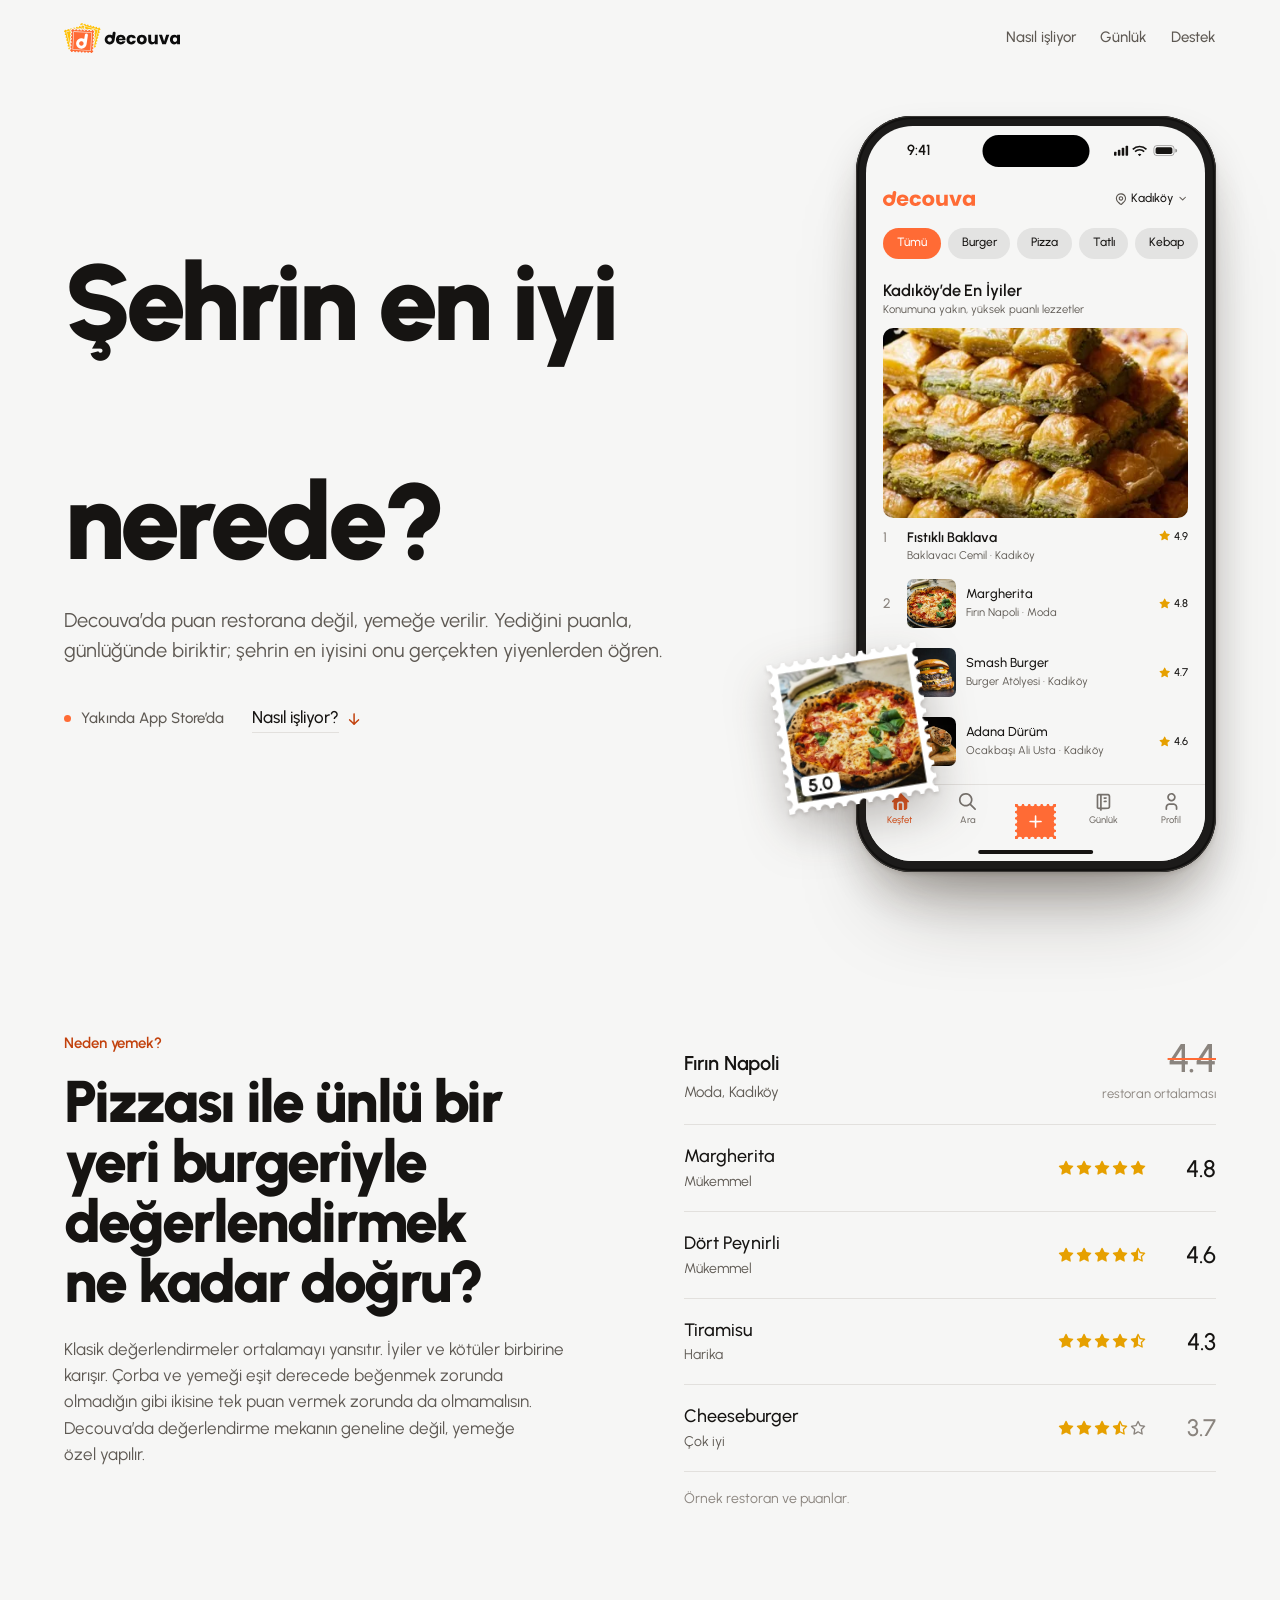
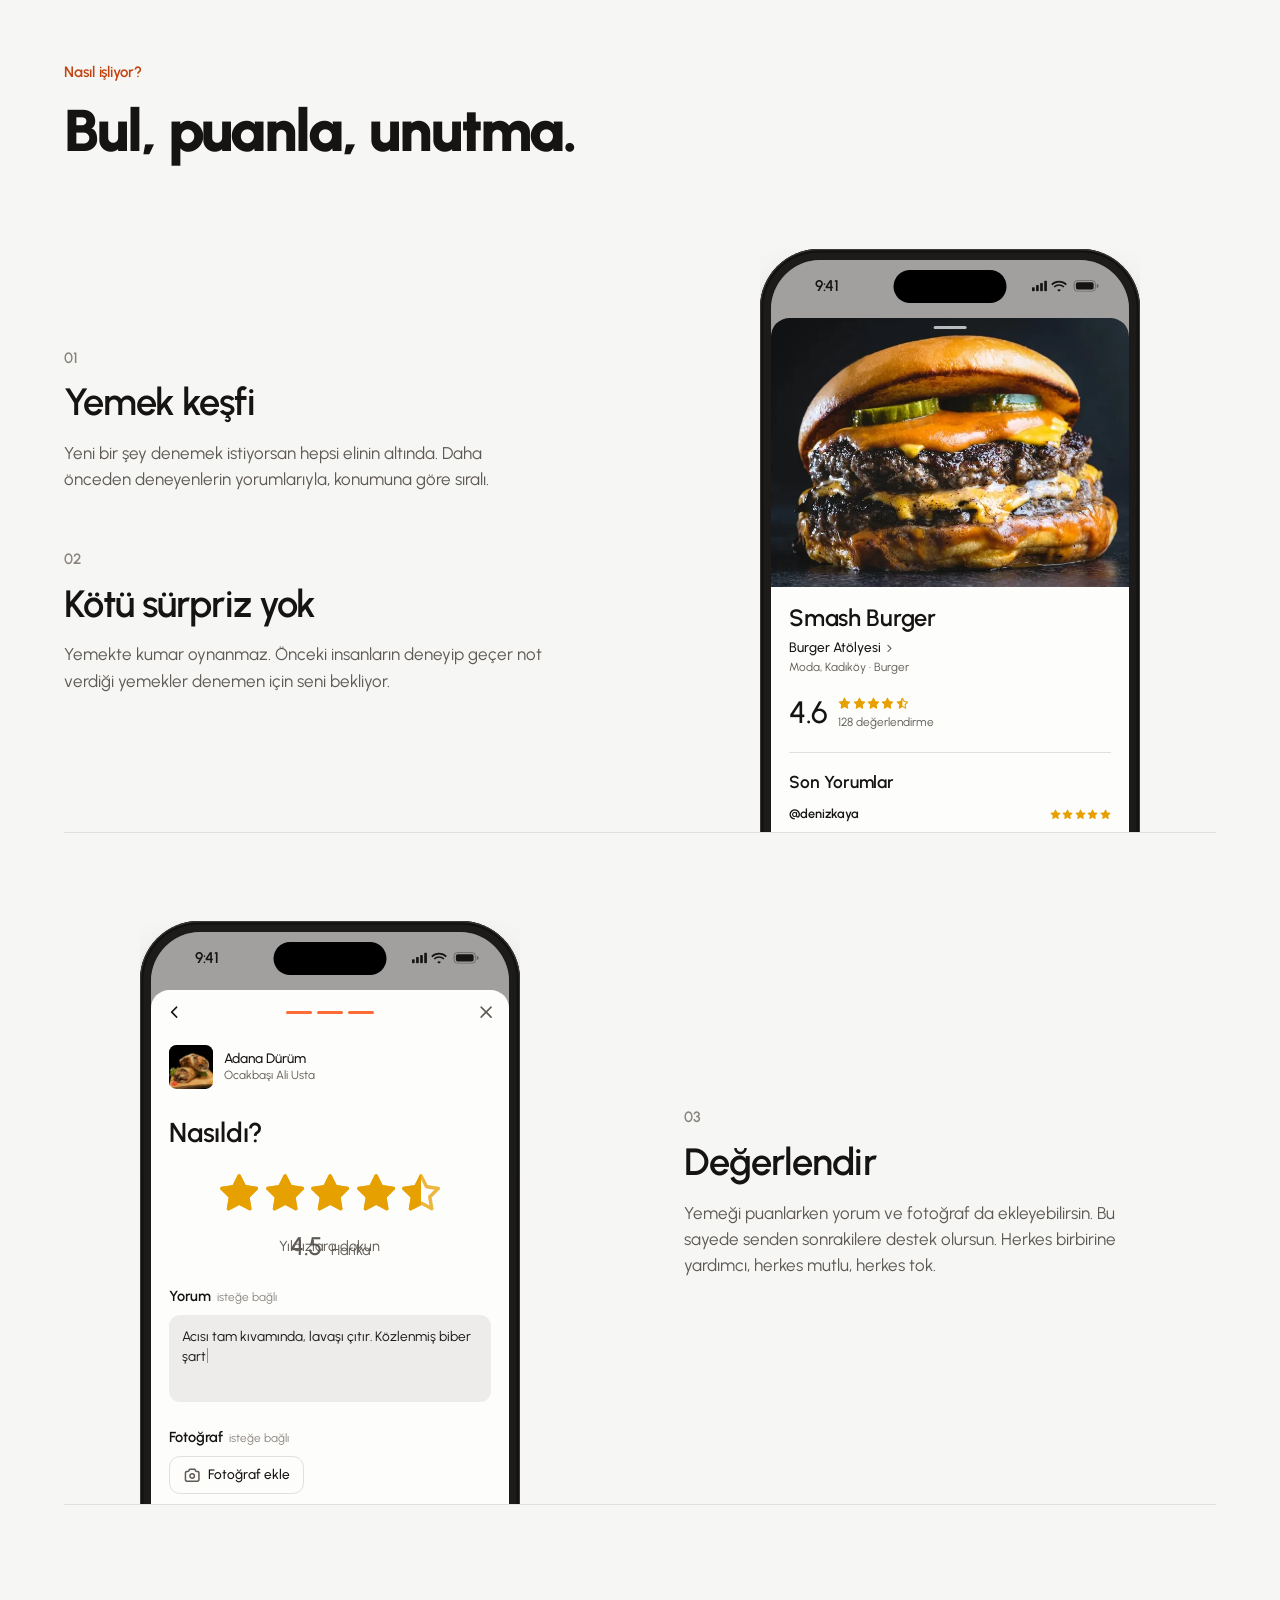
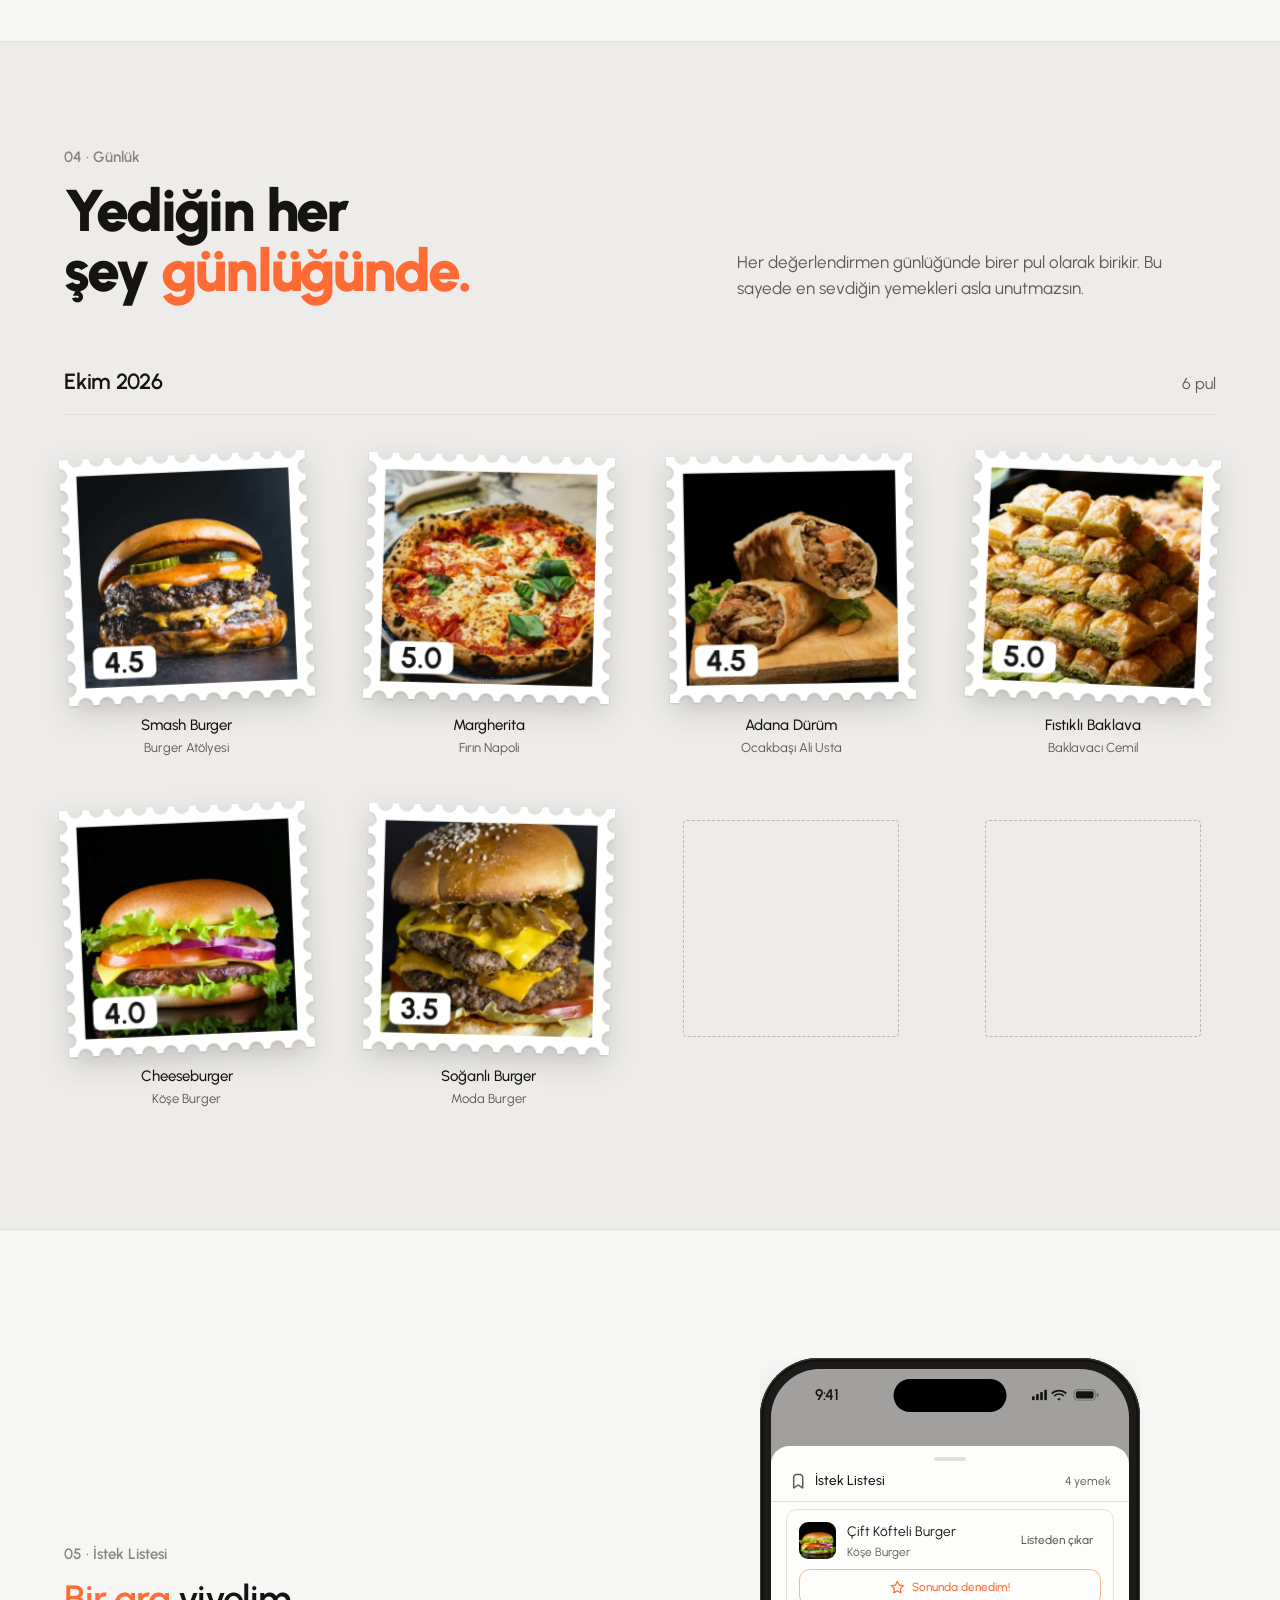
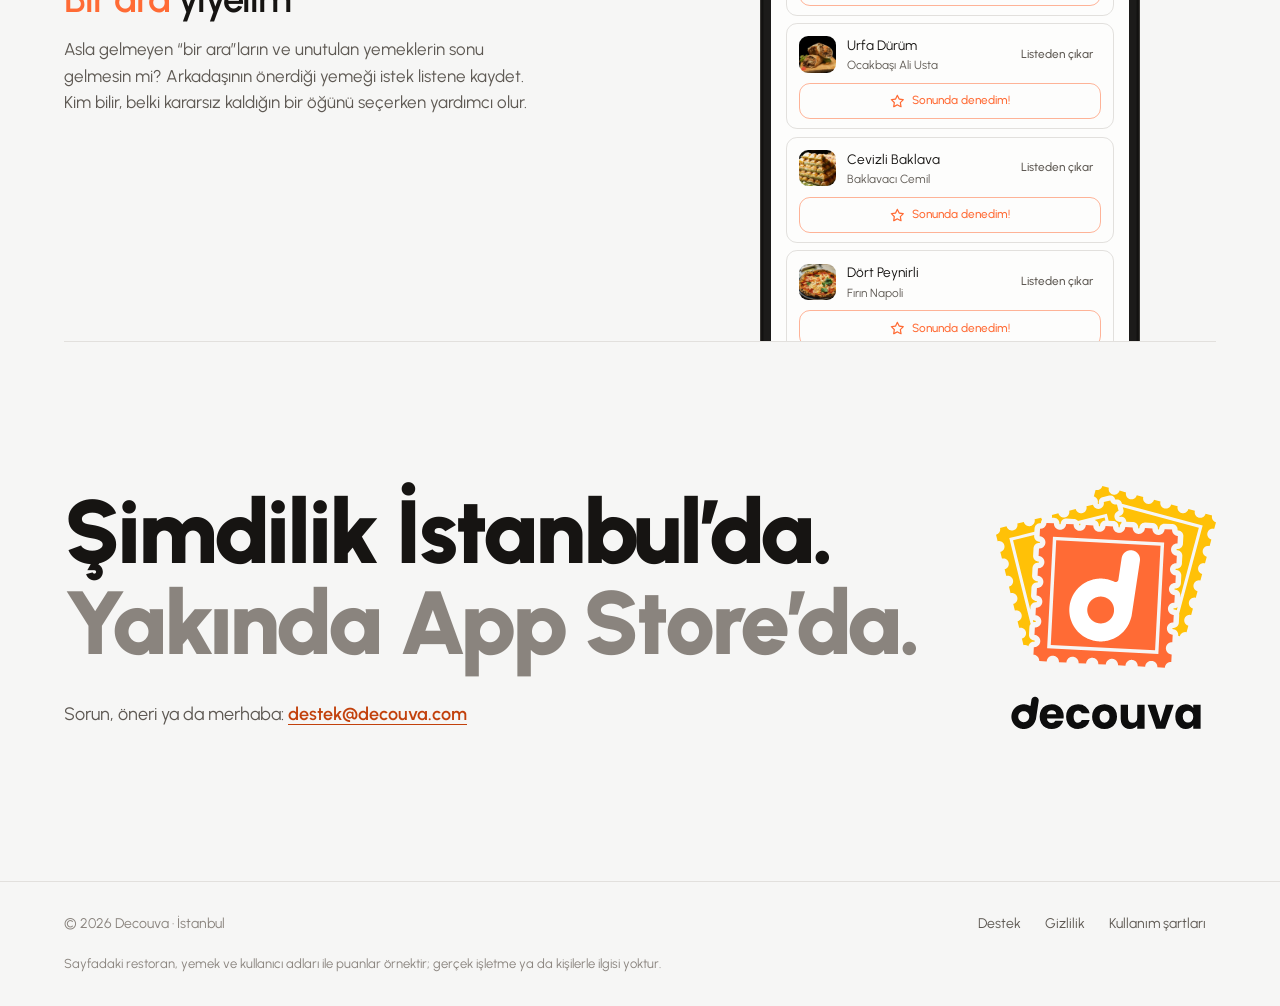
==== commit e2453d5a: "Metin düzenlemeleri" ====
--- a/index.html
+++ b/index.html
@@ -17,7 +17,7 @@
   <meta property="og:image:height" content="630">
   <meta name="twitter:card" content="summary_large_image">
   <link rel="preload" href="/assets/fonts/Urbanist-Black.woff" as="font" type="font/woff" crossorigin>
-  <link rel="stylesheet" href="/assets/style.css?v=5">
+  <link rel="stylesheet" href="/assets/style.css?v=6">
 </head>
 <body>
   <a class="skip" href="#icerik">İçeriğe geç</a>
@@ -52,7 +52,7 @@
         </h1>
         <p class="lead">Decouva’da puan restorana değil, yemeğe verilir. Yediğini puanla, günlüğünde biriktir; şehrin en iyisini onu gerçekten yiyenlerden öğren.</p>
         <div class="hero__meta">
-          <p class="soon">iPhone için · Yakında App Store’da</p>
+          <p class="soon">Yakında App Store’da</p>
           <a class="textlink" href="#nasil"><span>Nasıl işliyor?</span><svg class="icon" aria-hidden="true"><use href="/assets/icons.svg#i-arrow-down"/></svg></a>
         </div>
       </div>
@@ -103,36 +103,35 @@
     <section class="why wrap" aria-labelledby="neden">
       <div class="why__copy reveal">
         <p class="eyebrow">Neden yemek?</p>
-        <h2 class="display" id="neden">Bir restoranın kebabı efsane, salatası berbat olabilir.</h2>
-        <p>Restoranın puanı, menüdeki her şeyin ortalaması; iyi olanla kötü olan aynı sayıda kaybolur. Decouva’da her yemeğin kendi puanı var.</p>
-        <p>“Kadıköy’de en iyi mercimek çorbası nerede?” sorusunun cevabı, o çorbayı içenlerin puanlarında.</p>
+        <h2 class="display" id="neden">Pizzası ile ünlü bir yeri burgeriyle değerlendirmek ne kadar doğru?</h2>
+        <p>Klasik değerlendirmeler ortalamayı yansıtır. İyiler ve kötüler birbirine karışır. Çorba ve yemeği eşit derecede beğenmek zorunda olmadığın gibi ikisine tek puan vermek zorunda da olmamalısın. Decouva’da değerlendirme mekanın geneline değil, yemeğe özel yapılır.</p>
       </div>
 
       <figure class="ledger" aria-label="Örnek: aynı restoranın yemekleri tek tek puanlanınca">
         <div class="ledger__head">
-          <p class="ledger__place"><strong>Ocakbaşı Ali Usta</strong>Kadıköy</p>
-          <p class="ledger__avg"><b class="num">4.2</b>restoran ortalaması</p>
+          <p class="ledger__place"><strong>Fırın Napoli</strong>Moda, Kadıköy</p>
+          <p class="ledger__avg"><b class="num">4.4</b>restoran ortalaması</p>
         </div>
         <ol>
           <li>
-            <p class="ledger__dish">Adana Kebap<small>Mükemmel</small></p>
+            <p class="ledger__dish">Margherita<small>Mükemmel</small></p>
             <span class="stars" aria-label="5 üzerinden 5 yıldız"><svg class="icon"><use href="/assets/icons.svg#i-star-filled"/></svg><svg class="icon"><use href="/assets/icons.svg#i-star-filled"/></svg><svg class="icon"><use href="/assets/icons.svg#i-star-filled"/></svg><svg class="icon"><use href="/assets/icons.svg#i-star-filled"/></svg><svg class="icon"><use href="/assets/icons.svg#i-star-filled"/></svg></span>
-            <span class="ledger__score num">4.9</span>
+            <span class="ledger__score num">4.8</span>
           </li>
           <li>
-            <p class="ledger__dish">Mercimek Çorbası<small>Harika</small></p>
+            <p class="ledger__dish">Dört Peynirli<small>Mükemmel</small></p>
             <span class="stars" aria-label="5 üzerinden 4,5 yıldız"><svg class="icon"><use href="/assets/icons.svg#i-star-filled"/></svg><svg class="icon"><use href="/assets/icons.svg#i-star-filled"/></svg><svg class="icon"><use href="/assets/icons.svg#i-star-filled"/></svg><svg class="icon"><use href="/assets/icons.svg#i-star-filled"/></svg><svg class="icon"><use href="/assets/icons.svg#i-star-half-filled"/></svg></span>
-            <span class="ledger__score num">4.7</span>
+            <span class="ledger__score num">4.6</span>
           </li>
           <li>
-            <p class="ledger__dish">Künefe<small>Harika</small></p>
+            <p class="ledger__dish">Tiramisu<small>Harika</small></p>
             <span class="stars" aria-label="5 üzerinden 4,5 yıldız"><svg class="icon"><use href="/assets/icons.svg#i-star-filled"/></svg><svg class="icon"><use href="/assets/icons.svg#i-star-filled"/></svg><svg class="icon"><use href="/assets/icons.svg#i-star-filled"/></svg><svg class="icon"><use href="/assets/icons.svg#i-star-filled"/></svg><svg class="icon"><use href="/assets/icons.svg#i-star-half-filled"/></svg></span>
-            <span class="ledger__score num">4.5</span>
+            <span class="ledger__score num">4.3</span>
           </li>
           <li class="low">
-            <p class="ledger__dish">Çoban Salata<small>İdare eder</small></p>
-            <span class="stars" aria-label="5 üzerinden 2,5 yıldız"><svg class="icon"><use href="/assets/icons.svg#i-star-filled"/></svg><svg class="icon"><use href="/assets/icons.svg#i-star-filled"/></svg><svg class="icon"><use href="/assets/icons.svg#i-star-half-filled"/></svg><svg class="icon off"><use href="/assets/icons.svg#i-star"/></svg><svg class="icon off"><use href="/assets/icons.svg#i-star"/></svg></span>
-            <span class="ledger__score num">2.5</span>
+            <p class="ledger__dish">Cheeseburger<small>Çok iyi</small></p>
+            <span class="stars" aria-label="5 üzerinden 3,5 yıldız"><svg class="icon"><use href="/assets/icons.svg#i-star-filled"/></svg><svg class="icon"><use href="/assets/icons.svg#i-star-filled"/></svg><svg class="icon"><use href="/assets/icons.svg#i-star-filled"/></svg><svg class="icon"><use href="/assets/icons.svg#i-star-half-filled"/></svg><svg class="icon off"><use href="/assets/icons.svg#i-star"/></svg></span>
+            <span class="ledger__score num">3.7</span>
           </li>
         </ol>
         <figcaption class="ledger__note">Örnek restoran ve puanlar.</figcaption>
@@ -147,10 +146,17 @@
       </header>
 
       <article class="step">
-        <div class="step__text reveal">
-          <p class="step__num">01</p>
-          <h3>Yemeği bul</h3>
-          <p>Keşfet, yakınındaki en sevilen yemekleri kategoriye ve ilçeye göre sıralar. Bir yemeğe dokun: puanı, yorumları ve nerede yendiği karşında.</p>
+        <div class="step__text">
+          <div class="reveal">
+            <p class="step__num">01</p>
+            <h3>Yemek keşfi</h3>
+            <p>Yeni bir şey denemek istiyorsan hepsi elinin altında. Daha önceden deneyenlerin yorumlarıyla, konumuna göre sıralı.</p>
+          </div>
+          <div class="reveal">
+            <p class="step__num">02</p>
+            <h3>Kötü sürpriz yok</h3>
+            <p>Yemekte kumar oynanmaz. Önceki insanların deneyip geçer not verdiği yemekler denemen için seni bekliyor.</p>
+          </div>
         </div>
         <div class="phone" role="img" aria-label="Yemek paneli: Smash Burger, Burger Atölyesi, puan 4.6">
           <div class="crop">
@@ -195,9 +201,9 @@
 
       <article class="step step--flip">
         <div class="step__text reveal">
-          <p class="step__num">02</p>
-          <h3>Puanla</h3>
-          <p>Yediğine 0.5 ile 5.0 arasında puan ver; istersen iki satır yaz, bir fotoğraf ekle. Puanlarken başkalarının puanını görmezsin, karar senin.</p>
+          <p class="step__num">03</p>
+          <h3>Değerlendir</h3>
+          <p>Yemeği puanlarken yorum ve fotoğraf da ekleyebilirsin. Bu sayede senden sonrakilere destek olursun. Herkes birbirine yardımcı, herkes mutlu, herkes tok.</p>
         </div>
         <div class="phone" role="img" aria-label="Puanlama ekranı: Nasıldı? Adana Dürüm, 4.5, Harika">
           <div class="crop">
@@ -252,10 +258,10 @@
       <div class="wrap">
         <div class="diary__head reveal">
           <div>
-            <p class="step__num">03 · Günlük</p>
+            <p class="step__num">04 · Günlük</p>
             <h2 class="display" id="gunluk-baslik">Yediğin her şey <em>günlüğünde.</em></h2>
           </div>
-          <p>Puanladığın her yemek günlüğüne bir pul olarak yapışır, ay ay birikir. Neyi nerede yediğini, neyi sevdiğini unutmazsın.</p>
+          <p>Her değerlendirmen günlüğünde birer pul olarak birikir. Bu sayede en sevdiğin yemekleri asla unutmazsın.</p>
         </div>
 
         <div class="month reveal"><h3>Ekim 2026</h3><span>6 pul</span></div>
@@ -272,6 +278,66 @@
       </div>
     </section>
 
+    <!-- Bir ara yiyelim: Profil → İstek Listesi paneli -->
+    <section class="how how--after wrap" aria-labelledby="istek-baslik">
+      <article class="step">
+        <div class="step__text reveal">
+          <p class="step__num">05 · İstek Listesi</p>
+          <h3 id="istek-baslik"><em>Bir ara</em> yiyelim</h3>
+          <p>Asla gelmeyen “bir ara”ların ve unutulan yemeklerin sonu gelmesin mi? Arkadaşının önerdiği yemeği istek listene kaydet. Kim bilir, belki kararsız kaldığın bir öğünü seçerken yardımcı olur.</p>
+        </div>
+        <div class="phone" role="img" aria-label="İstek Listesi paneli: denemek için kaydedilmiş dört yemek">
+          <div class="crop">
+            <div class="phone__body" aria-hidden="true">
+              <div class="screen">
+                <div class="island"></div>
+                <div class="status"><span>9:41</span><svg><use href="/assets/icons.svg#i-status"/></svg></div>
+                <div class="veil"></div>
+                <div class="sheet w-sheet">
+                  <span class="w-handle"></span>
+                  <div class="w-head"><svg class="icon"><use href="/assets/icons.svg#i-bookmark"/></svg><span>İstek Listesi</span><span class="s-caption">4 yemek</span></div>
+                  <div class="w-list">
+                    <div class="w-item">
+                      <div class="w-item__row">
+                        <img class="s-photo" src="/assets/photos/cheeseburger.webp" alt="" width="360" height="360" loading="lazy">
+                        <div class="w-item__text"><p>Çift Köfteli Burger</p><p class="s-caption">Köşe Burger</p></div>
+                        <span class="w-item__remove">Listeden çıkar</span>
+                      </div>
+                      <span class="w-item__cta"><svg class="icon"><use href="/assets/icons.svg#i-star"/></svg>Sonunda denedim!</span>
+                    </div>
+                    <div class="w-item">
+                      <div class="w-item__row">
+                        <img class="s-photo" src="/assets/photos/durum.webp" alt="" width="360" height="360" loading="lazy">
+                        <div class="w-item__text"><p>Urfa Dürüm</p><p class="s-caption">Ocakbaşı Ali Usta</p></div>
+                        <span class="w-item__remove">Listeden çıkar</span>
+                      </div>
+                      <span class="w-item__cta"><svg class="icon"><use href="/assets/icons.svg#i-star"/></svg>Sonunda denedim!</span>
+                    </div>
+                    <div class="w-item">
+                      <div class="w-item__row">
+                        <img class="s-photo" src="/assets/photos/baklava.webp" alt="" width="360" height="360" loading="lazy">
+                        <div class="w-item__text"><p>Cevizli Baklava</p><p class="s-caption">Baklavacı Cemil</p></div>
+                        <span class="w-item__remove">Listeden çıkar</span>
+                      </div>
+                      <span class="w-item__cta"><svg class="icon"><use href="/assets/icons.svg#i-star"/></svg>Sonunda denedim!</span>
+                    </div>
+                    <div class="w-item">
+                      <div class="w-item__row">
+                        <img class="s-photo" src="/assets/photos/pizza.webp" alt="" width="360" height="360" loading="lazy">
+                        <div class="w-item__text"><p>Dört Peynirli</p><p class="s-caption">Fırın Napoli</p></div>
+                        <span class="w-item__remove">Listeden çıkar</span>
+                      </div>
+                      <span class="w-item__cta"><svg class="icon"><use href="/assets/icons.svg#i-star"/></svg>Sonunda denedim!</span>
+                    </div>
+                  </div>
+                </div>
+              </div>
+            </div>
+          </div>
+        </div>
+      </article>
+    </section>
+
     <section class="end wrap reveal" aria-labelledby="son">
       <div>
         <h2 class="display" id="son">Şimdilik İstanbul’da. <span>Yakında App&nbsp;Store’da.</span></h2>
@@ -292,6 +358,7 @@
         <a href="/gizlilik">Gizlilik</a>
         <a href="/kullanim-sartlari">Kullanım şartları</a>
       </nav>
+      <p class="foot__note">Sayfadaki restoran, yemek ve kullanıcı adları ile puanlar örnektir; gerçek işletme ya da kişilerle ilgisi yoktur.</p>
     </div>
   </footer>
 </body>
--- a/assets/style.css
+++ b/assets/style.css
@@ -323,6 +323,36 @@
   .r-input::after { animation: none; }
 }
 
+/* İstek Listesi paneli (profile_screen.dart, _WishlistSheet); yukarı çekilmiş hali (0.9) */
+.w-sheet { top: calc(var(--pt) * 85); background: var(--surface); }
+.w-handle { display: block; width: calc(var(--pt) * 36); height: calc(var(--pt) * 4); margin: calc(var(--pt) * 12) auto calc(var(--pt) * 8); border-radius: 4px; background: var(--divider); }
+.w-head {
+  display: flex; align-items: center; gap: calc(var(--pt) * 8);
+  padding: calc(var(--pt) * 4) calc(var(--pt) * 20) calc(var(--pt) * 12);
+  border-bottom: max(1px, calc(var(--pt) * .5)) solid var(--divider);
+  font-size: calc(var(--pt) * 15); font-weight: 500;
+}
+.w-head .icon { font-size: calc(var(--pt) * 20); color: var(--text-2); }
+.w-head .s-caption { margin-left: auto; font-weight: 400; }
+.w-list { padding: calc(var(--pt) * 8) calc(var(--pt) * 16) 0; }
+.w-item {
+  margin-bottom: calc(var(--pt) * 8); padding: calc(var(--pt) * 12) calc(var(--pt) * 14) calc(var(--pt) * 10);
+  border-radius: calc(var(--pt) * 12); background: var(--surface); border: max(1px, calc(var(--pt) * .5)) solid var(--divider);
+}
+.w-item__row { display: flex; align-items: center; gap: calc(var(--pt) * 12); }
+.w-item__row .s-photo { flex: none; width: calc(var(--pt) * 40); height: calc(var(--pt) * 40); border-radius: calc(var(--pt) * 10); }
+.w-item__text { flex: 1; min-width: 0; }
+.w-item__text p:first-child { font-size: calc(var(--pt) * 15); line-height: 1.5; }
+.w-item__text .s-caption { margin-top: calc(var(--pt) * 2); }
+.w-item__remove { padding: 0 calc(var(--pt) * 8); font-size: calc(var(--pt) * 13); font-weight: 500; color: var(--text-2); white-space: nowrap; }
+.w-item__cta {
+  display: flex; align-items: center; justify-content: center; gap: calc(var(--pt) * 8);
+  height: calc(var(--pt) * 40); margin-top: calc(var(--pt) * 10);
+  border-radius: calc(var(--pt) * 12); border: max(1px, calc(var(--pt) * 1)) solid color-mix(in srgb, var(--accent) 50%, transparent);
+  color: var(--accent); font-size: calc(var(--pt) * 13); font-weight: 500;
+}
+.w-item__cta .icon { font-size: calc(var(--pt) * 16); }
+
 /* Kırpılmış telefon: alt kenarı bölüm çizgisinde kesilir */
 .crop { overflow: hidden; aspect-ratio: 417 / 640; }
 
@@ -411,9 +441,12 @@
 .step__text { align-self: center; padding-bottom: 40px; max-width: 30rem; }
 .step__num { font-size: 15px; font-weight: 600; color: var(--text-3); font-variant-numeric: tabular-nums; }
 .step h3 { margin-top: 12px; font-size: clamp(28px, 3vw, 38px); letter-spacing: -.025em; line-height: 1.1; }
-.step__text > p:not(.step__num) { margin-top: 16px; color: var(--text-2); }
+.step__text p:not(.step__num) { margin-top: 16px; color: var(--text-2); }
+.step__text > div + div { margin-top: 56px; }   /* 01 ve 02 aynı telefonu paylaşıyor */
+.step h3 em { font-style: normal; color: var(--accent); }
 .step .phone { width: min(100%, 380px); justify-self: center; }
 .step--flip .step__text { order: 2; }
+.how--after .step { margin-top: 128px; }   /* Günlük bandından sonra */
 
 /* ── Günlük bandı ────────────────────────────────────────────────────────── */
 .diary {
@@ -462,6 +495,7 @@
 .foot nav { display: flex; flex-wrap: wrap; gap: 0 4px; margin-left: -10px; }
 .foot a { display: flex; align-items: center; min-height: 44px; padding: 0 10px; color: var(--text-2); text-decoration: none; transition: color .2s; }
 .foot a:hover, .foot a[aria-current="page"] { color: var(--text); }
+.foot__note { flex-basis: 100%; font-size: 13px; color: var(--text-3); }
 
 /* ── Görünüme girerken (yalnız destekleyen tarayıcıda) ───────────────────── */
 @supports (animation-timeline: view()) {
@@ -545,6 +579,8 @@
   .step { margin-top: 72px; gap: 32px; }
   .step--flip .step__text { order: 0; }
   .step__text { padding-bottom: 0; }
+  .step__text > div + div { margin-top: 40px; }
+  .how--after .step { margin-top: 96px; }
   .step .phone { width: min(84%, 360px); }
   .diary { margin-top: 96px; padding-block: 88px 96px; }
   .end { grid-template-columns: minmax(0, 1fr); padding-top: 112px; padding-bottom: 120px; }
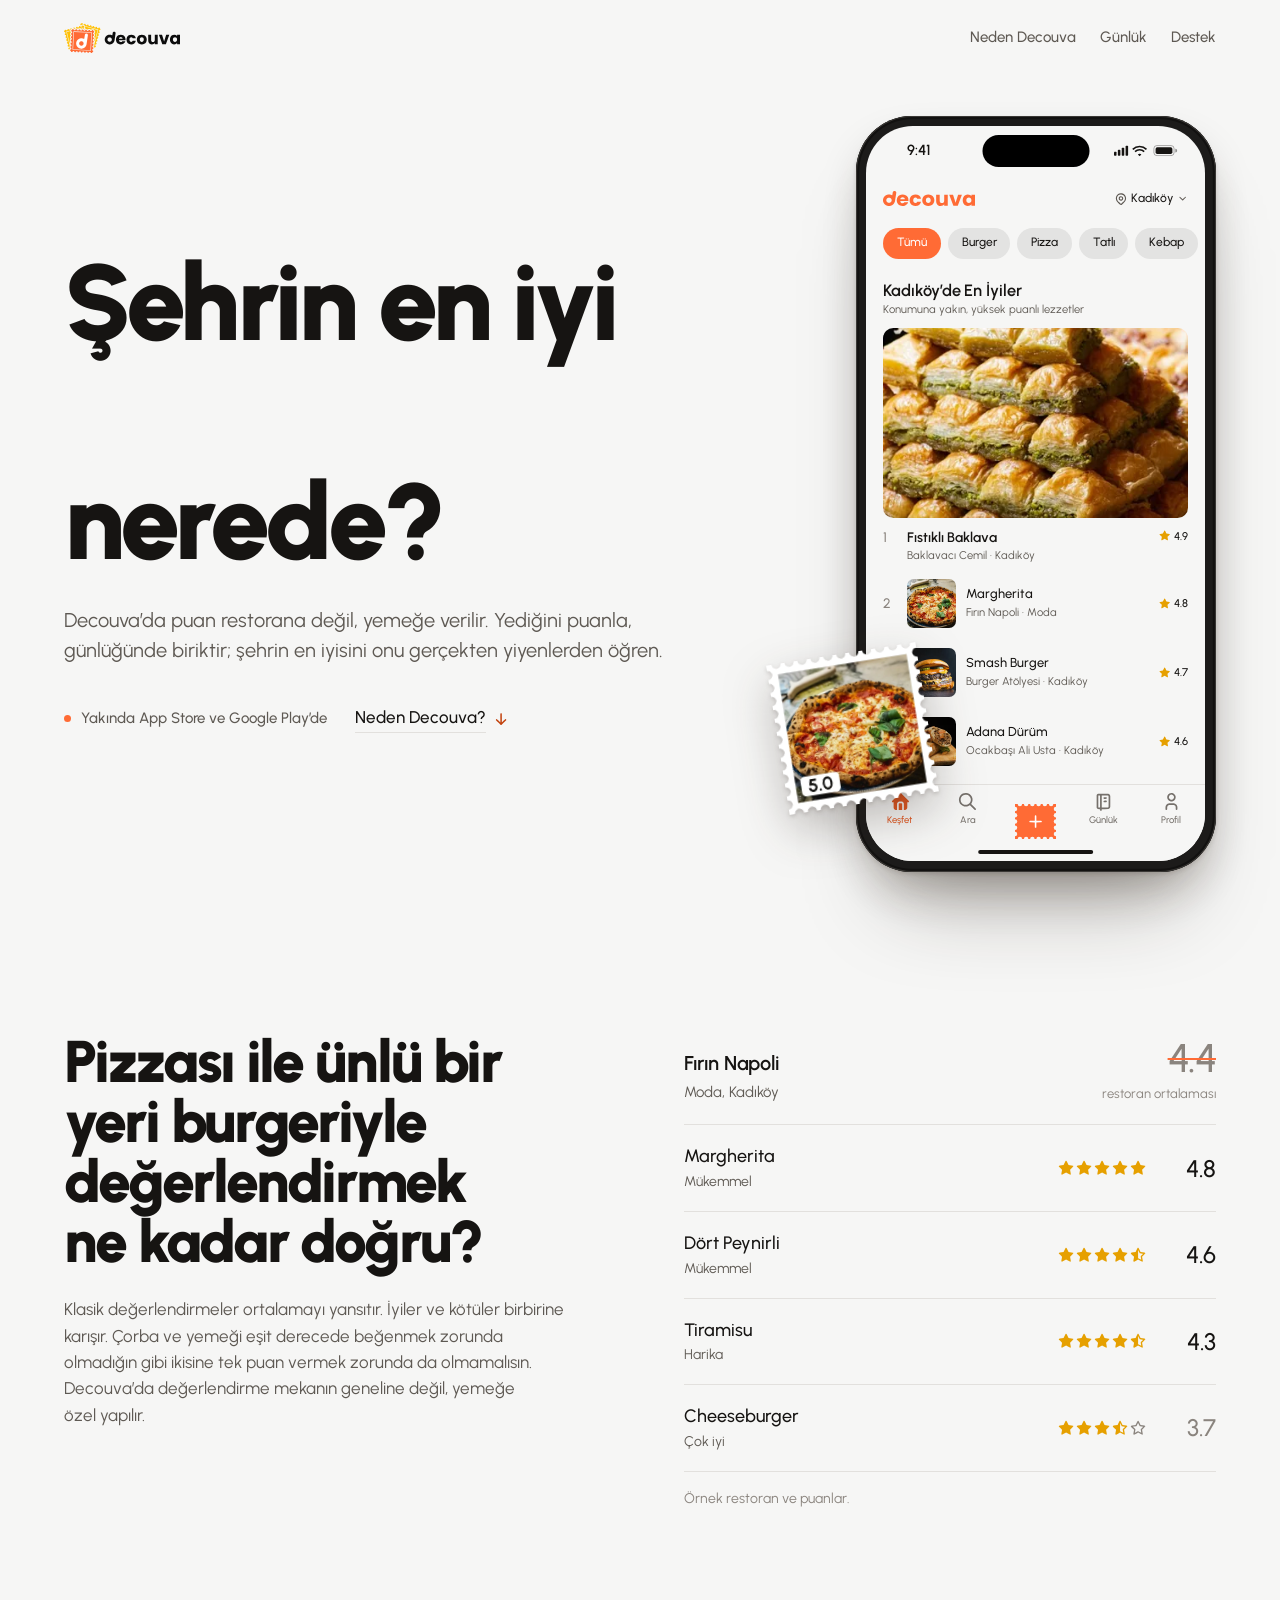
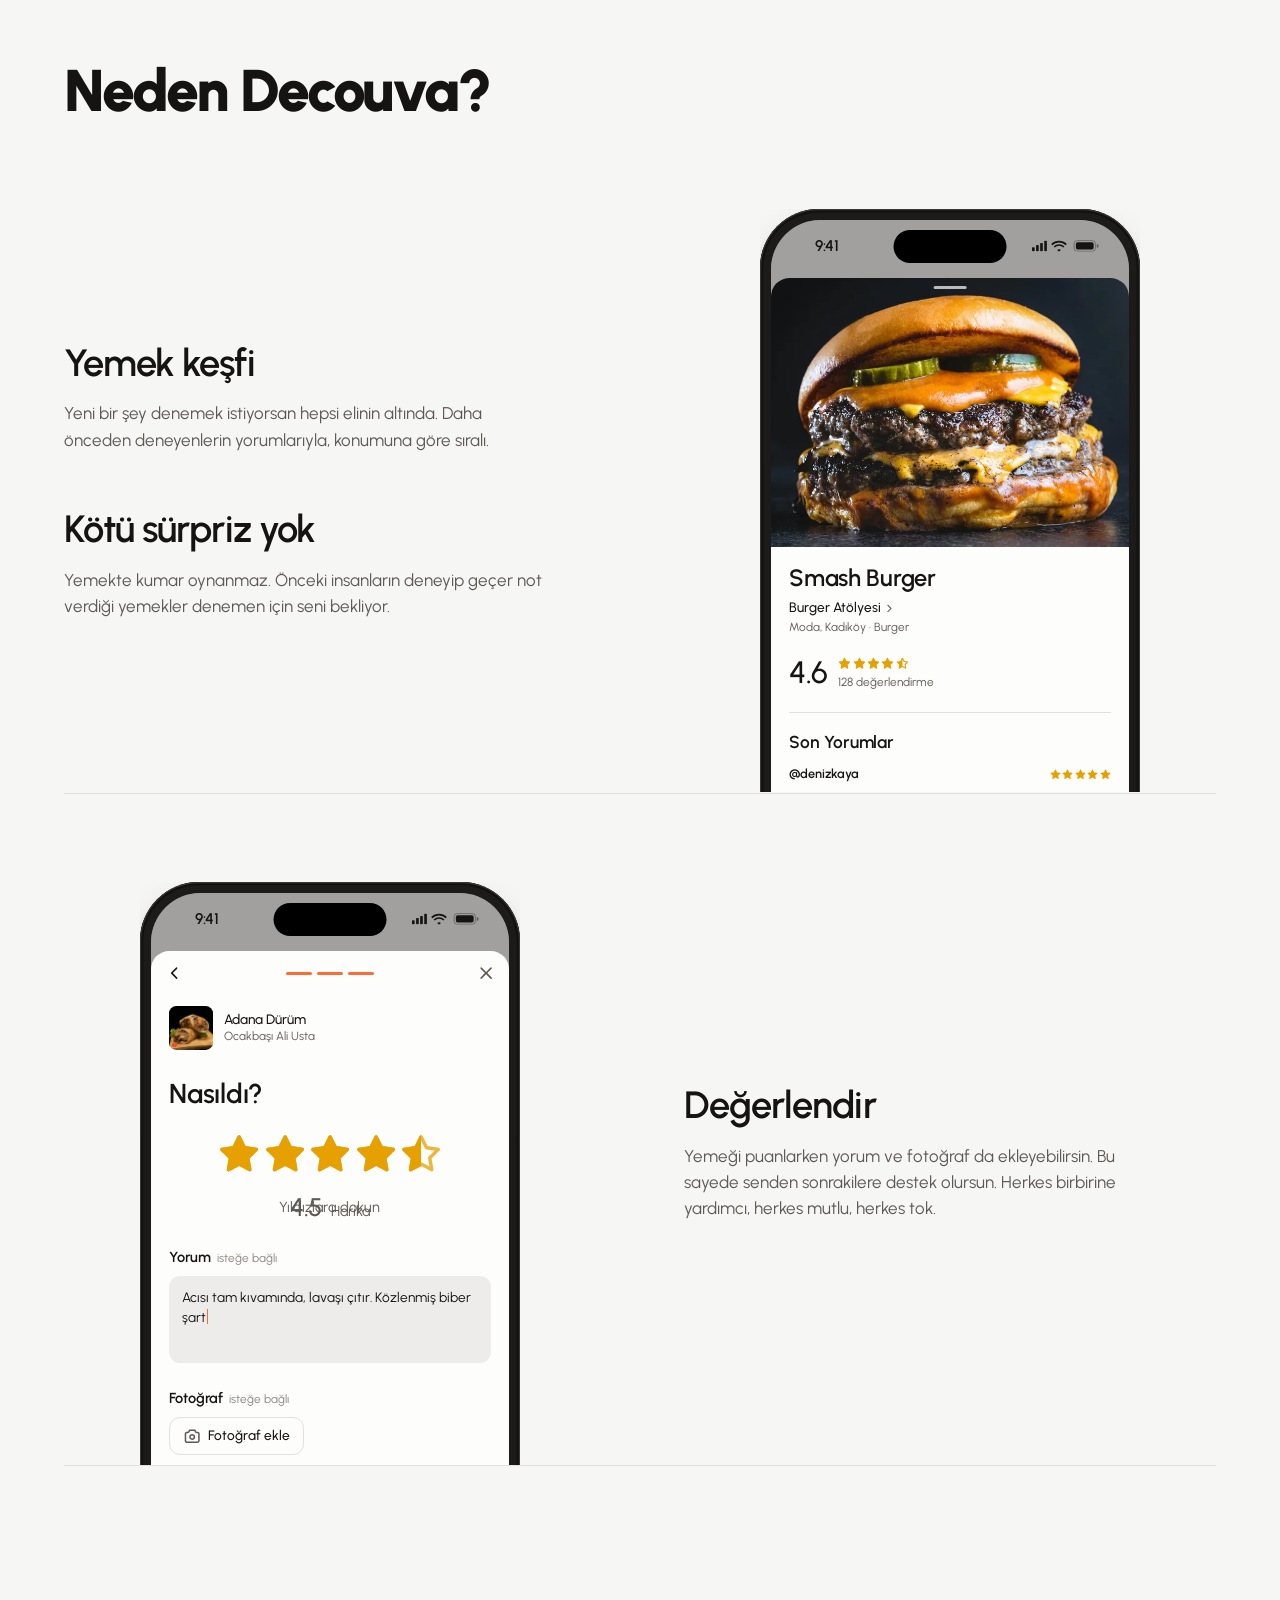
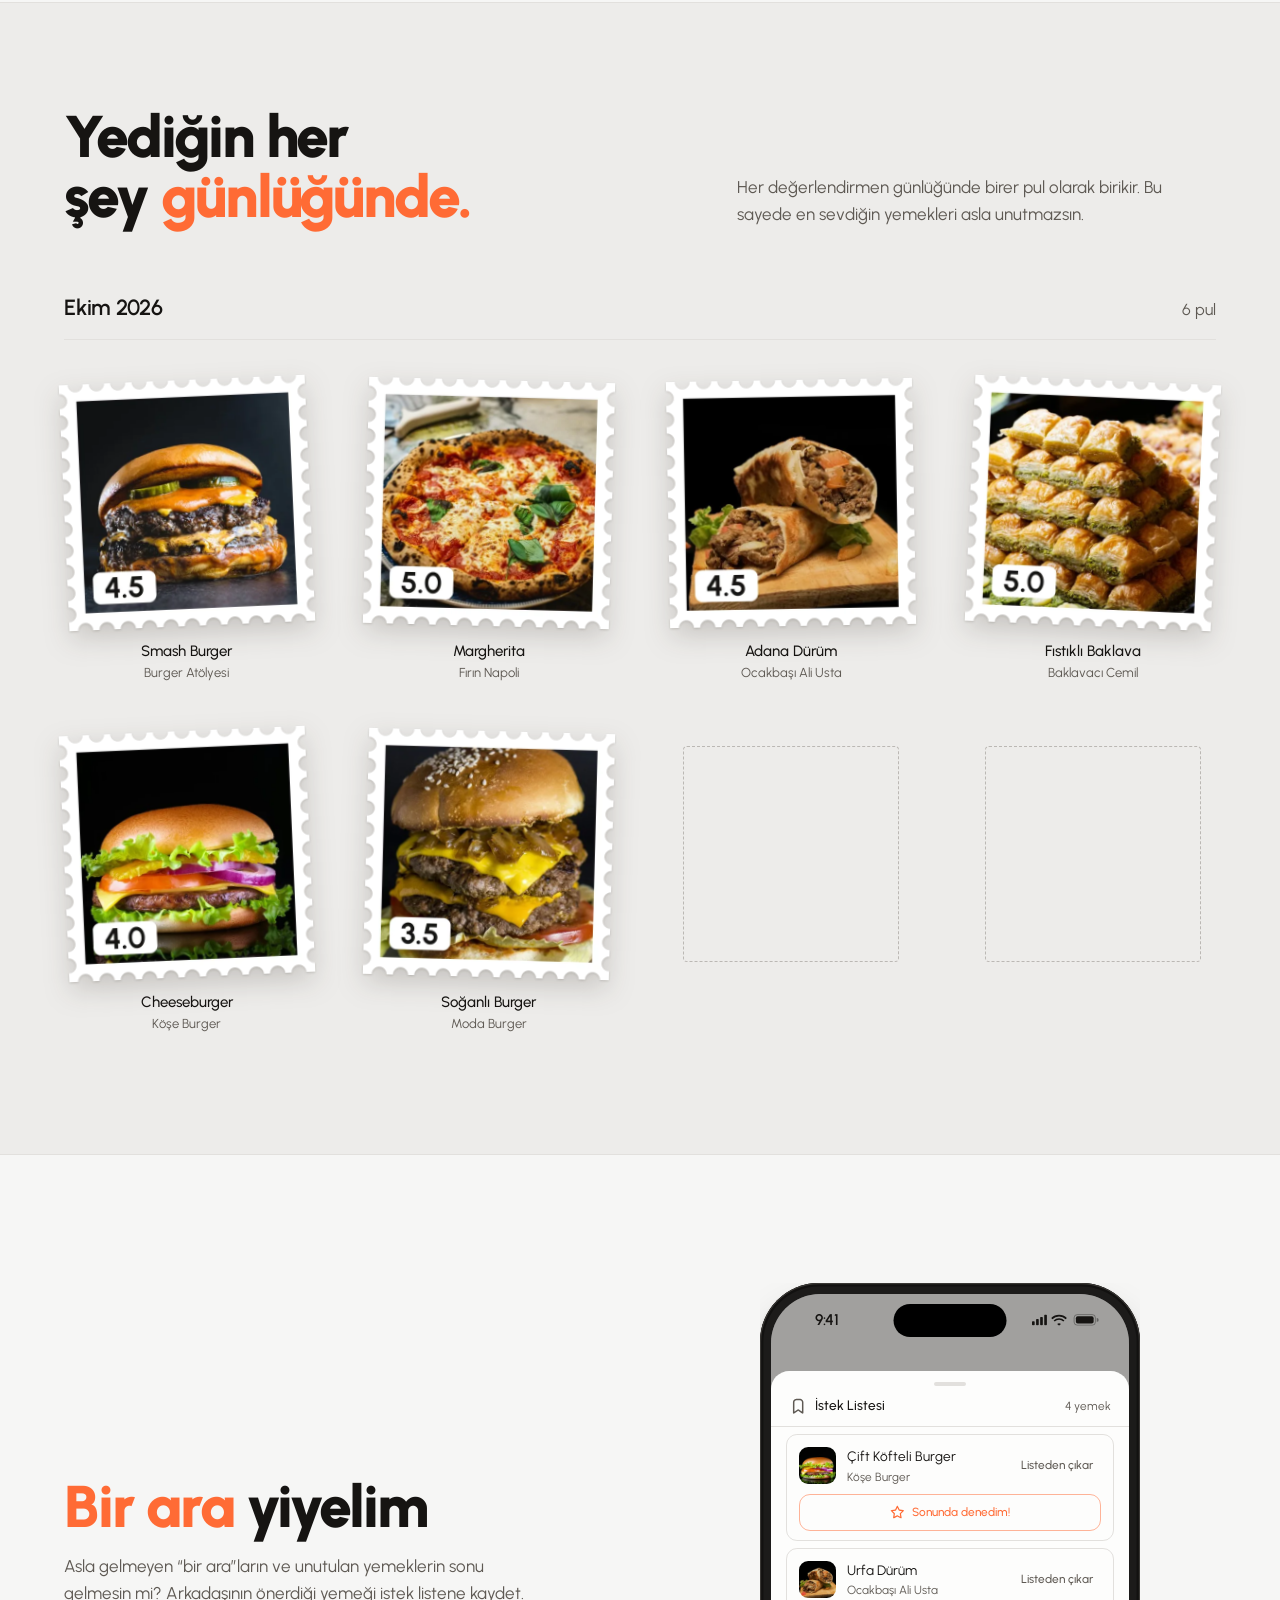
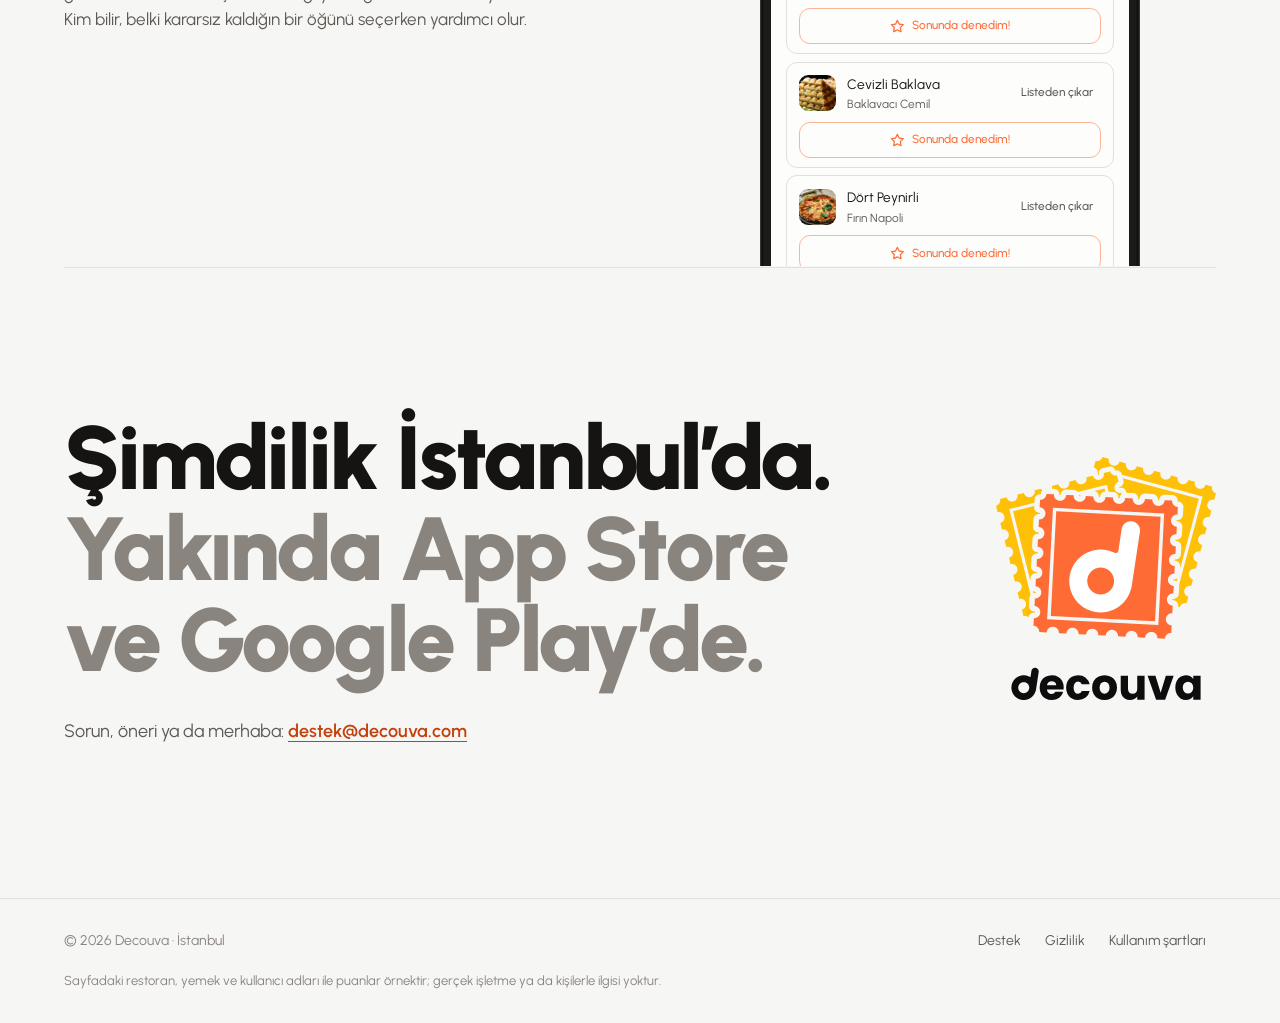
==== commit bf4ed51a: "Başlık değişiklikleri, metin düzenlemeleri" ====
--- a/index.html
+++ b/index.html
@@ -17,7 +17,7 @@
   <meta property="og:image:height" content="630">
   <meta name="twitter:card" content="summary_large_image">
   <link rel="preload" href="/assets/fonts/Urbanist-Black.woff" as="font" type="font/woff" crossorigin>
-  <link rel="stylesheet" href="/assets/style.css?v=6">
+  <link rel="stylesheet" href="/assets/style.css?v=7">
 </head>
 <body>
   <a class="skip" href="#icerik">İçeriğe geç</a>
@@ -31,7 +31,7 @@
         </picture>
       </a>
       <nav aria-label="Ana menü">
-        <a href="#nasil">Nasıl işliyor</a>
+        <a href="#nasil">Neden Decouva</a>
         <a class="opt" href="#gunluk">Günlük</a>
         <a href="/destek">Destek</a>
       </nav>
@@ -52,8 +52,8 @@
         </h1>
         <p class="lead">Decouva’da puan restorana değil, yemeğe verilir. Yediğini puanla, günlüğünde biriktir; şehrin en iyisini onu gerçekten yiyenlerden öğren.</p>
         <div class="hero__meta">
-          <p class="soon">Yakında App Store’da</p>
-          <a class="textlink" href="#nasil"><span>Nasıl işliyor?</span><svg class="icon" aria-hidden="true"><use href="/assets/icons.svg#i-arrow-down"/></svg></a>
+          <p class="soon">Yakında App Store ve Google Play’de</p>
+          <a class="textlink" href="#nasil"><span>Neden Decouva?</span><svg class="icon" aria-hidden="true"><use href="/assets/icons.svg#i-arrow-down"/></svg></a>
         </div>
       </div>
 
@@ -102,7 +102,6 @@
     <!-- Neden yemek: restoran ortalaması ile tabak tabak puan -->
     <section class="why wrap" aria-labelledby="neden">
       <div class="why__copy reveal">
-        <p class="eyebrow">Neden yemek?</p>
         <h2 class="display" id="neden">Pizzası ile ünlü bir yeri burgeriyle değerlendirmek ne kadar doğru?</h2>
         <p>Klasik değerlendirmeler ortalamayı yansıtır. İyiler ve kötüler birbirine karışır. Çorba ve yemeği eşit derecede beğenmek zorunda olmadığın gibi ikisine tek puan vermek zorunda da olmamalısın. Decouva’da değerlendirme mekanın geneline değil, yemeğe özel yapılır.</p>
       </div>
@@ -138,22 +137,19 @@
       </figure>
     </section>
 
-    <!-- Nasıl işliyor: iki adım telefonda, üçüncüsü Günlük bandı -->
+    <!-- Neden Decouva: üç madde telefonda, dördüncüsü Günlük bandı, beşincisi İstek Listesi -->
     <section id="nasil" class="how wrap" aria-labelledby="nasil-baslik">
       <header class="reveal">
-        <p class="eyebrow">Nasıl işliyor?</p>
-        <h2 class="display" id="nasil-baslik">Bul, puanla, unutma.</h2>
+        <h2 class="display" id="nasil-baslik">Neden Decouva?</h2>
       </header>
 
       <article class="step">
         <div class="step__text">
           <div class="reveal">
-            <p class="step__num">01</p>
             <h3>Yemek keşfi</h3>
             <p>Yeni bir şey denemek istiyorsan hepsi elinin altında. Daha önceden deneyenlerin yorumlarıyla, konumuna göre sıralı.</p>
           </div>
           <div class="reveal">
-            <p class="step__num">02</p>
             <h3>Kötü sürpriz yok</h3>
             <p>Yemekte kumar oynanmaz. Önceki insanların deneyip geçer not verdiği yemekler denemen için seni bekliyor.</p>
           </div>
@@ -201,7 +197,6 @@
 
       <article class="step step--flip">
         <div class="step__text reveal">
-          <p class="step__num">03</p>
           <h3>Değerlendir</h3>
           <p>Yemeği puanlarken yorum ve fotoğraf da ekleyebilirsin. Bu sayede senden sonrakilere destek olursun. Herkes birbirine yardımcı, herkes mutlu, herkes tok.</p>
         </div>
@@ -258,7 +253,6 @@
       <div class="wrap">
         <div class="diary__head reveal">
           <div>
-            <p class="step__num">04 · Günlük</p>
             <h2 class="display" id="gunluk-baslik">Yediğin her şey <em>günlüğünde.</em></h2>
           </div>
           <p>Her değerlendirmen günlüğünde birer pul olarak birikir. Bu sayede en sevdiğin yemekleri asla unutmazsın.</p>
@@ -282,8 +276,7 @@
     <section class="how how--after wrap" aria-labelledby="istek-baslik">
       <article class="step">
         <div class="step__text reveal">
-          <p class="step__num">05 · İstek Listesi</p>
-          <h3 id="istek-baslik"><em>Bir ara</em> yiyelim</h3>
+          <h2 class="display" id="istek-baslik"><em>Bir ara</em> yiyelim</h2>
           <p>Asla gelmeyen “bir ara”ların ve unutulan yemeklerin sonu gelmesin mi? Arkadaşının önerdiği yemeği istek listene kaydet. Kim bilir, belki kararsız kaldığın bir öğünü seçerken yardımcı olur.</p>
         </div>
         <div class="phone" role="img" aria-label="İstek Listesi paneli: denemek için kaydedilmiş dört yemek">
@@ -340,7 +333,7 @@
 
     <section class="end wrap reveal" aria-labelledby="son">
       <div>
-        <h2 class="display" id="son">Şimdilik İstanbul’da. <span>Yakında App&nbsp;Store’da.</span></h2>
+        <h2 class="display" id="son">Şimdilik İstanbul’da. <span>Yakında App&nbsp;Store ve Google&nbsp;Play’de.</span></h2>
         <p class="end__meta">Sorun, öneri ya da merhaba: <a href="mailto:destek@decouva.com">destek@decouva.com</a></p>
       </div>
       <picture class="end__logo">
--- a/assets/style.css
+++ b/assets/style.css
@@ -410,7 +410,7 @@
   gap: 48px 88px; align-items: start;
   padding-top: 24px; padding-bottom: 152px;
 }
-.why h2 { margin-top: 16px; font-size: clamp(36px, 4.6vw, 60px); }
+.why h2 { font-size: clamp(36px, 4.6vw, 60px); }
 .why__copy p:not(.eyebrow) { margin-top: 24px; color: var(--text-2); max-width: 30em; }
 .why__copy p + p:not(.eyebrow) { margin-top: 14px; }
 
@@ -429,9 +429,10 @@
 .ledger li.low .ledger__score { color: var(--text-3); }
 .ledger__note { margin-top: 16px; font-size: 14px; color: var(--text-3); }
 
-/* ── Nasıl işliyor ───────────────────────────────────────────────────────── */
+/* ── Neden Decouva ───────────────────────────────────────────────────────── */
 .how > header { max-width: 40rem; }
-.how h2 { margin-top: 16px; font-size: clamp(36px, 4.6vw, 60px); }
+.how h2 { font-size: clamp(36px, 4.6vw, 60px); }
+.how h2 em { font-style: normal; color: var(--accent); }
 .step {
   display: grid; grid-template-columns: minmax(0, 1fr) minmax(0, 1fr);
   gap: 40px 88px; align-items: end;
@@ -439,11 +440,9 @@
   border-bottom: 1px solid var(--divider);
 }
 .step__text { align-self: center; padding-bottom: 40px; max-width: 30rem; }
-.step__num { font-size: 15px; font-weight: 600; color: var(--text-3); font-variant-numeric: tabular-nums; }
-.step h3 { margin-top: 12px; font-size: clamp(28px, 3vw, 38px); letter-spacing: -.025em; line-height: 1.1; }
-.step__text p:not(.step__num) { margin-top: 16px; color: var(--text-2); }
-.step__text > div + div { margin-top: 56px; }   /* 01 ve 02 aynı telefonu paylaşıyor */
-.step h3 em { font-style: normal; color: var(--accent); }
+.step h3 { font-size: clamp(28px, 3vw, 38px); letter-spacing: -.025em; line-height: 1.1; }
+.step__text p { margin-top: 16px; color: var(--text-2); }
+.step__text > div + div { margin-top: 56px; }   /* ilk iki madde aynı telefonu paylaşıyor */
 .step .phone { width: min(100%, 380px); justify-self: center; }
 .step--flip .step__text { order: 2; }
 .how--after .step { margin-top: 128px; }   /* Günlük bandından sonra */
@@ -456,7 +455,7 @@
   padding-block: 104px 120px;
 }
 .diary__head { display: grid; grid-template-columns: minmax(0, 1.1fr) minmax(0, .9fr); gap: 20px 88px; align-items: end; }
-.diary h2 { margin-top: 12px; font-size: clamp(36px, 4.6vw, 60px); }
+.diary h2 { font-size: clamp(36px, 4.6vw, 60px); }
 .diary h2 em { font-style: normal; color: var(--accent); }
 .diary__head > p { color: var(--text-2); max-width: 30em; }
 .month { display: flex; justify-content: space-between; align-items: baseline; margin-top: 64px; padding-bottom: 14px; border-bottom: 1px solid var(--divider); }
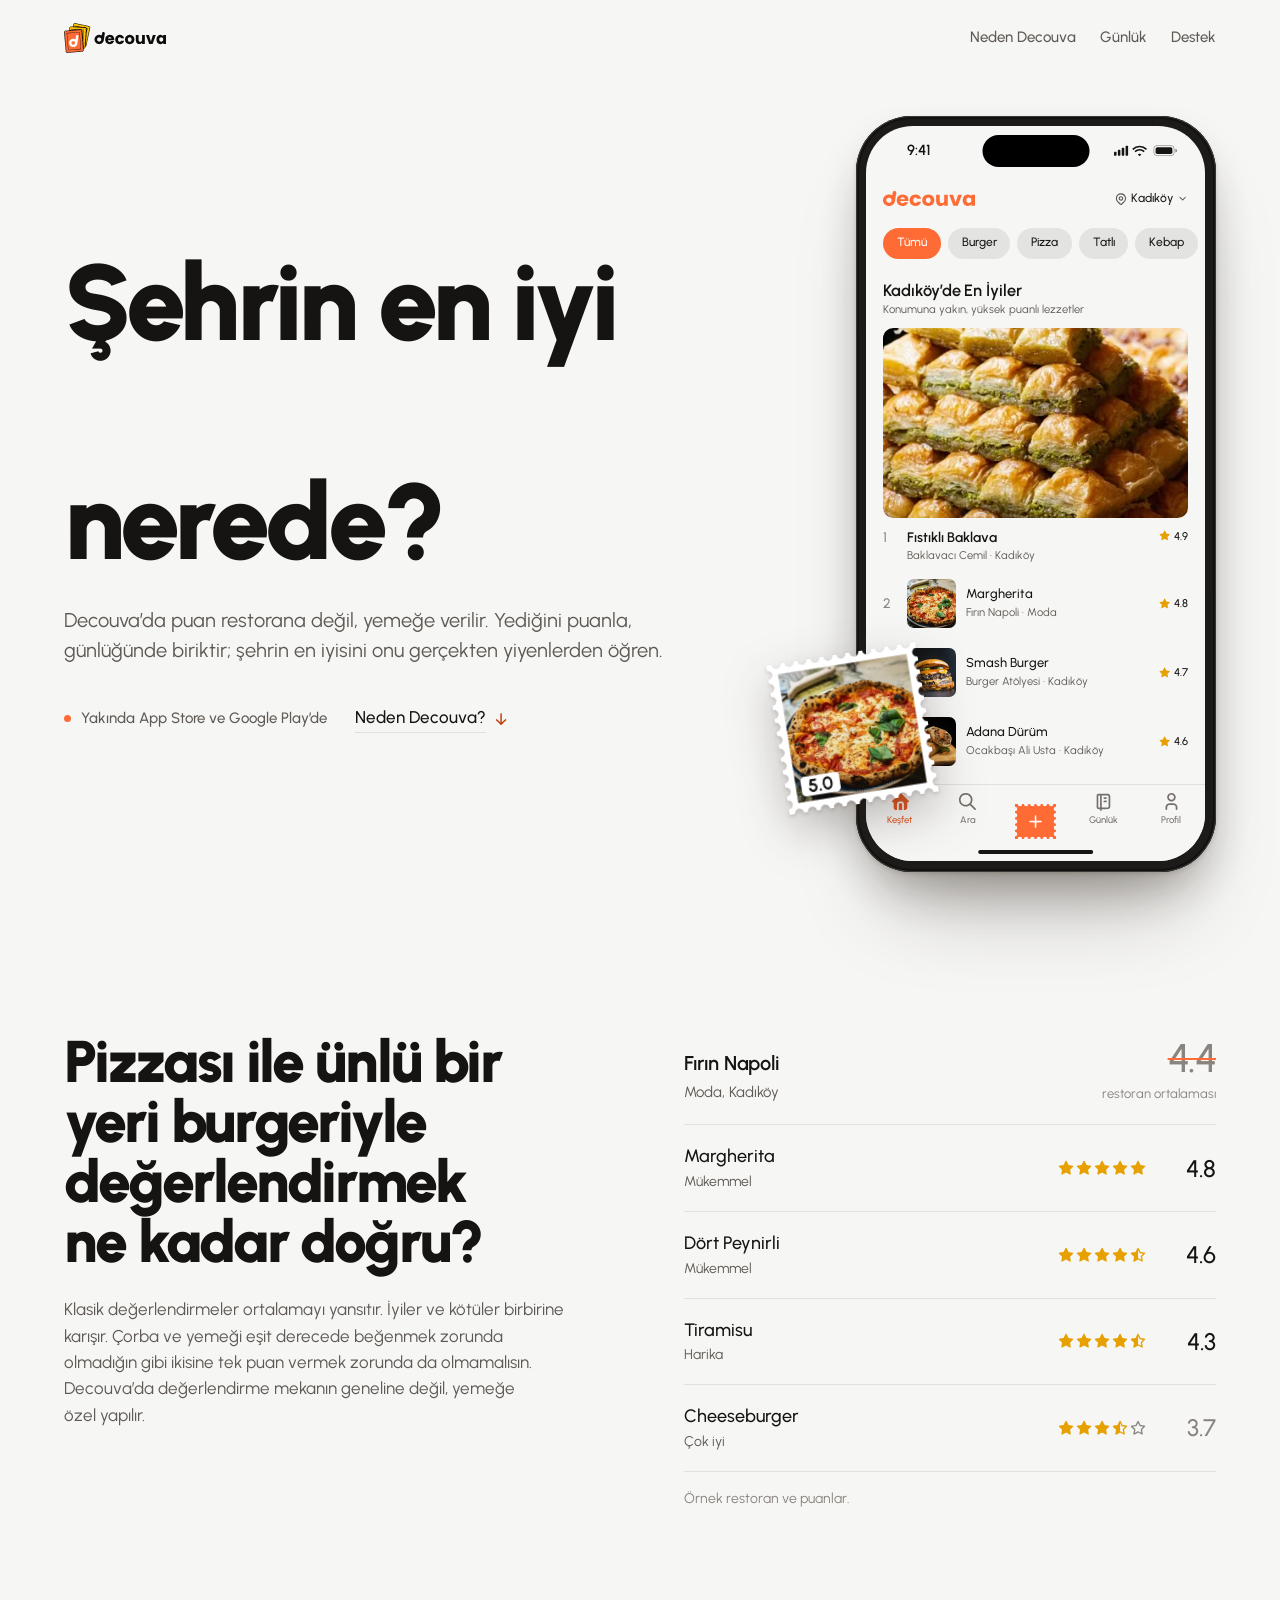
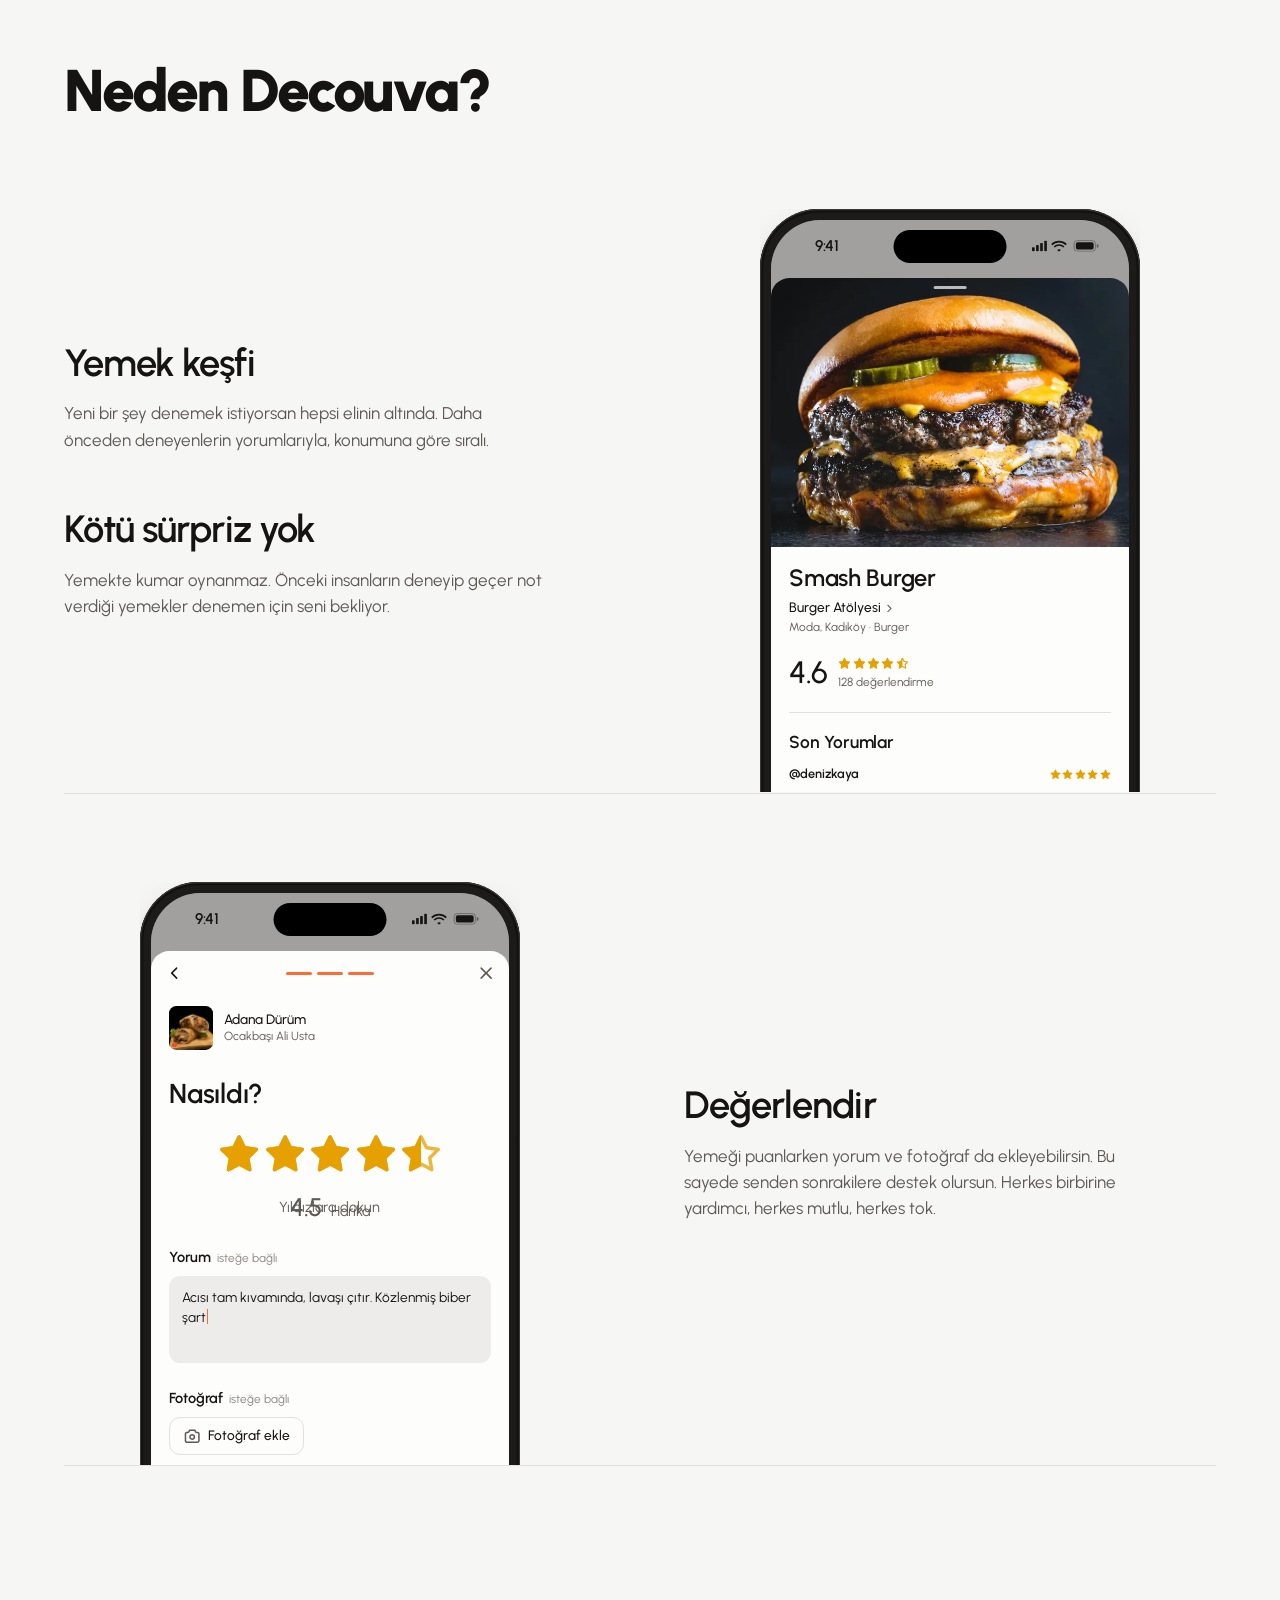
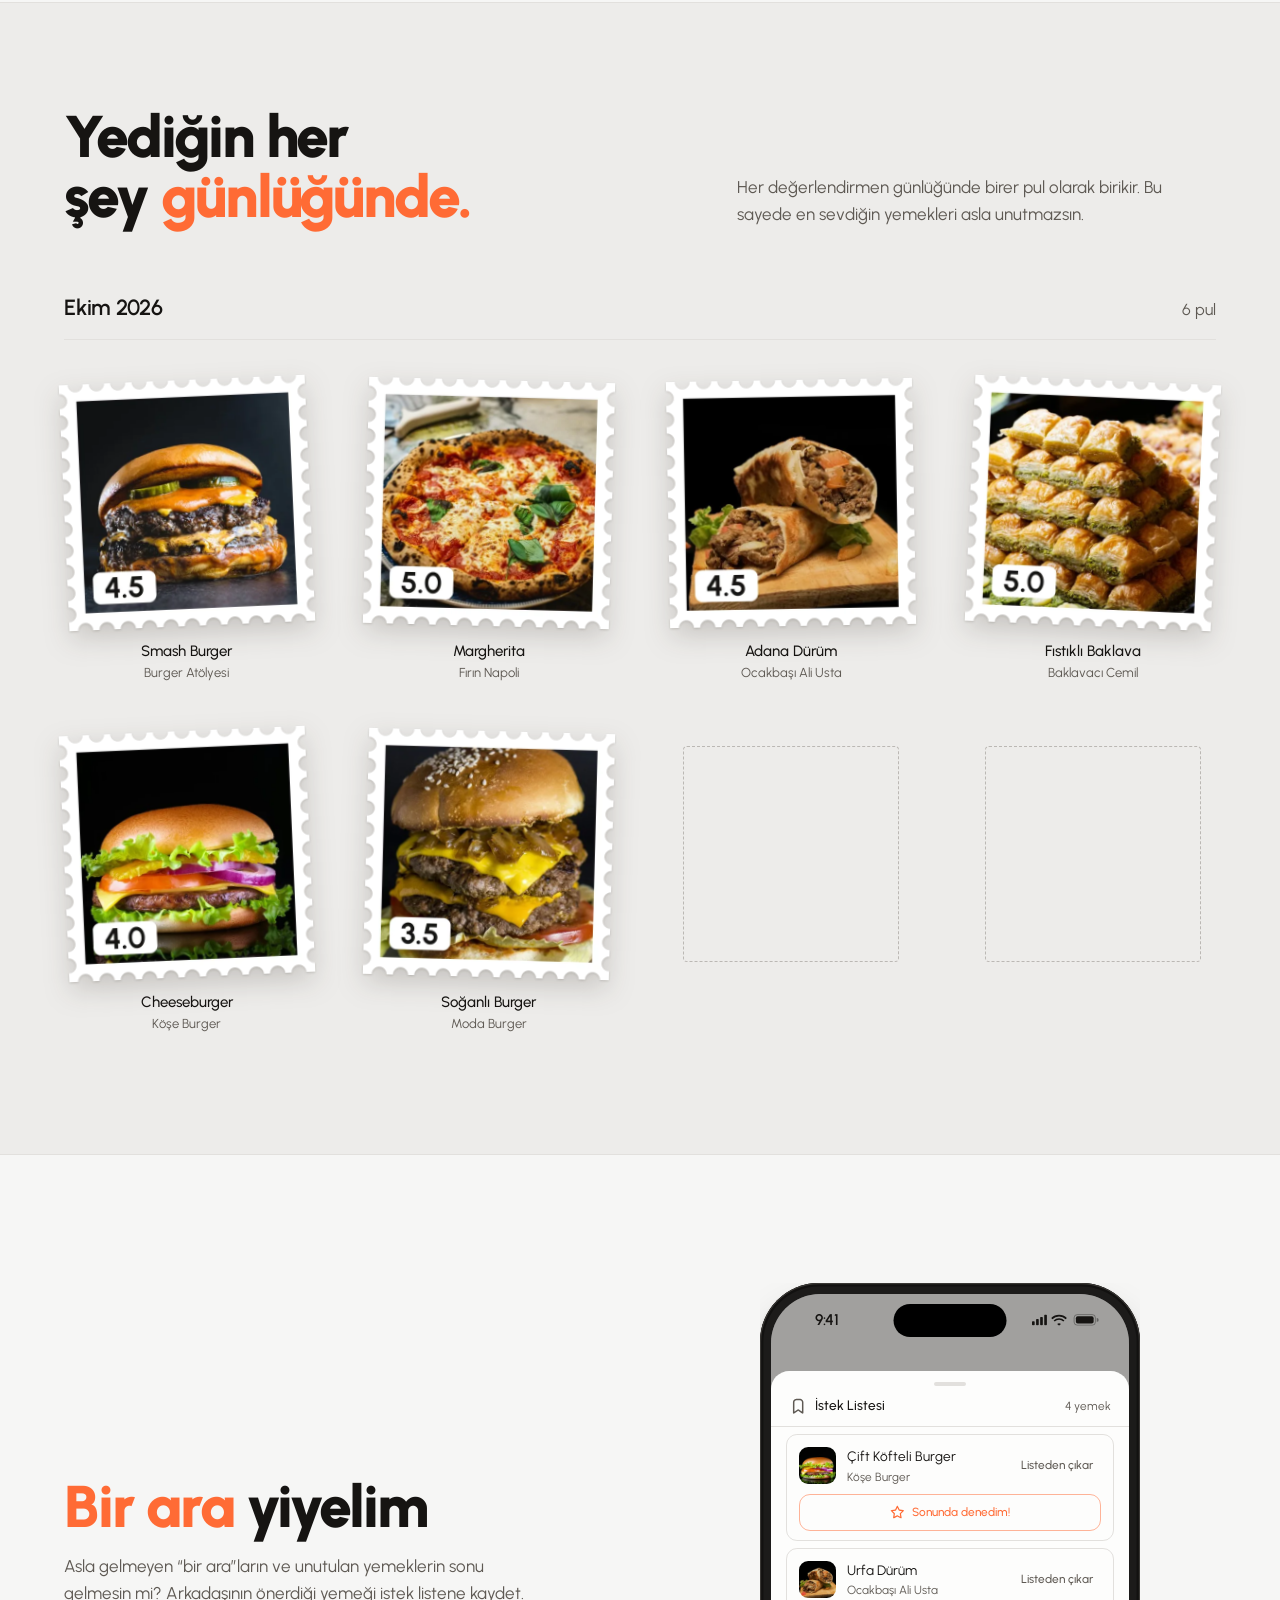
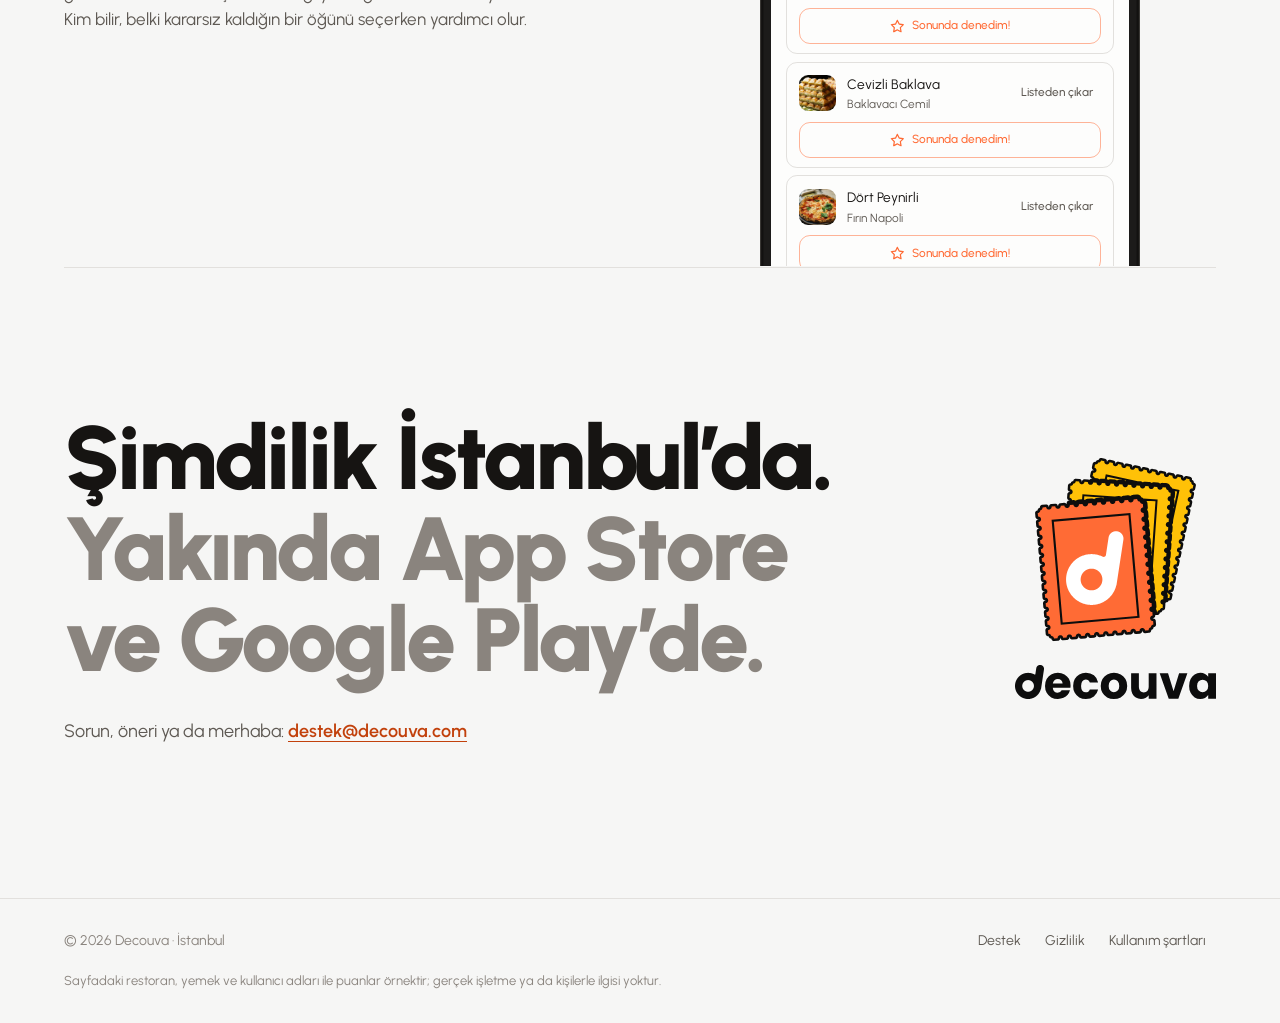
==== commit 20c9099e: "Logo değişikliği" ====
--- a/index.html
+++ b/index.html
@@ -7,17 +7,17 @@
   <meta name="description" content="Decouva, yediğin yemekleri tek tek puanladığın yemek günlüğü. Şehrin en iyi yemeklerini bul, puanla, günlüğünde biriktir.">
   <meta name="theme-color" content="#f6f6f5" media="(prefers-color-scheme: light)">
   <meta name="theme-color" content="#0d0d0d" media="(prefers-color-scheme: dark)">
-  <link rel="icon" href="/favicon.ico" sizes="any">
-  <link rel="icon" type="image/svg+xml" href="/assets/favicon.svg">
-  <link rel="apple-touch-icon" href="/assets/apple-touch-icon.png">
+  <link rel="icon" href="/favicon.ico?v=2" sizes="any">
+  <link rel="icon" type="image/svg+xml" href="/assets/favicon.svg?v=2">
+  <link rel="apple-touch-icon" href="/assets/apple-touch-icon.png?v=2">
   <meta property="og:title" content="Decouva">
   <meta property="og:description" content="Restoranı değil, yemeği puanla.">
-  <meta property="og:image" content="https://decouva.com/assets/og-image.png">
+  <meta property="og:image" content="https://decouva.com/assets/og-image.png?v=2">
   <meta property="og:image:width" content="1200">
   <meta property="og:image:height" content="630">
   <meta name="twitter:card" content="summary_large_image">
   <link rel="preload" href="/assets/fonts/Urbanist-Black.woff" as="font" type="font/woff" crossorigin>
-  <link rel="stylesheet" href="/assets/style.css?v=7">
+  <link rel="stylesheet" href="/assets/style.css?v=8">
 </head>
 <body>
   <a class="skip" href="#icerik">İçeriğe geç</a>
@@ -26,8 +26,8 @@
     <div class="wrap top__in">
       <a class="top__logo" href="/" aria-label="Decouva ana sayfa">
         <picture>
-          <source srcset="/assets/logo-on-dark.svg" media="(prefers-color-scheme: dark)">
-          <img src="/assets/logo-on-light.svg" alt="Decouva" width="116" height="30">
+          <source srcset="/assets/logo-on-dark.svg?v=2" media="(prefers-color-scheme: dark)">
+          <img src="/assets/logo-on-light.svg?v=2" alt="Decouva" width="102" height="30">
         </picture>
       </a>
       <nav aria-label="Ana menü">
@@ -337,8 +337,8 @@
         <p class="end__meta">Sorun, öneri ya da merhaba: <a href="mailto:destek@decouva.com">destek@decouva.com</a></p>
       </div>
       <picture class="end__logo">
-        <source srcset="/assets/logo-vertical-on-dark.svg" media="(prefers-color-scheme: dark)">
-        <img src="/assets/logo-vertical-on-light.svg" alt="" width="220" height="242">
+        <source srcset="/assets/logo-vertical-on-dark.svg?v=2" media="(prefers-color-scheme: dark)">
+        <img src="/assets/logo-vertical-on-light.svg?v=2" alt="" width="201" height="242">
       </picture>
     </section>
   </main>
--- a/assets/style.css
+++ b/assets/style.css
@@ -486,7 +486,7 @@
 .end h2 span { display: block; color: var(--text-3); }
 .end__meta { margin-top: 32px; font-size: 18px; color: var(--text-2); }
 .end__meta a { font-weight: 600; }
-.end__logo img { width: clamp(150px, 18vw, 220px); }
+.end__logo img { width: clamp(137px, 16.4vw, 201px); }   /* v2 logo: v1 yüksekliği korunur */
 
 /* ── Alt şerit ───────────────────────────────────────────────────────────── */
 .foot { border-top: 1px solid var(--divider); }
@@ -584,7 +584,7 @@
   .diary { margin-top: 96px; padding-block: 88px 96px; }
   .end { grid-template-columns: minmax(0, 1fr); padding-top: 112px; padding-bottom: 120px; }
   .end__logo { order: -1; }
-  .end__logo img { width: 140px; }
+  .end__logo img { width: 128px; }
   .help__aside, .toc { position: static; }
   .help__index, .group__label { display: none; }
   .toc { display: none; }
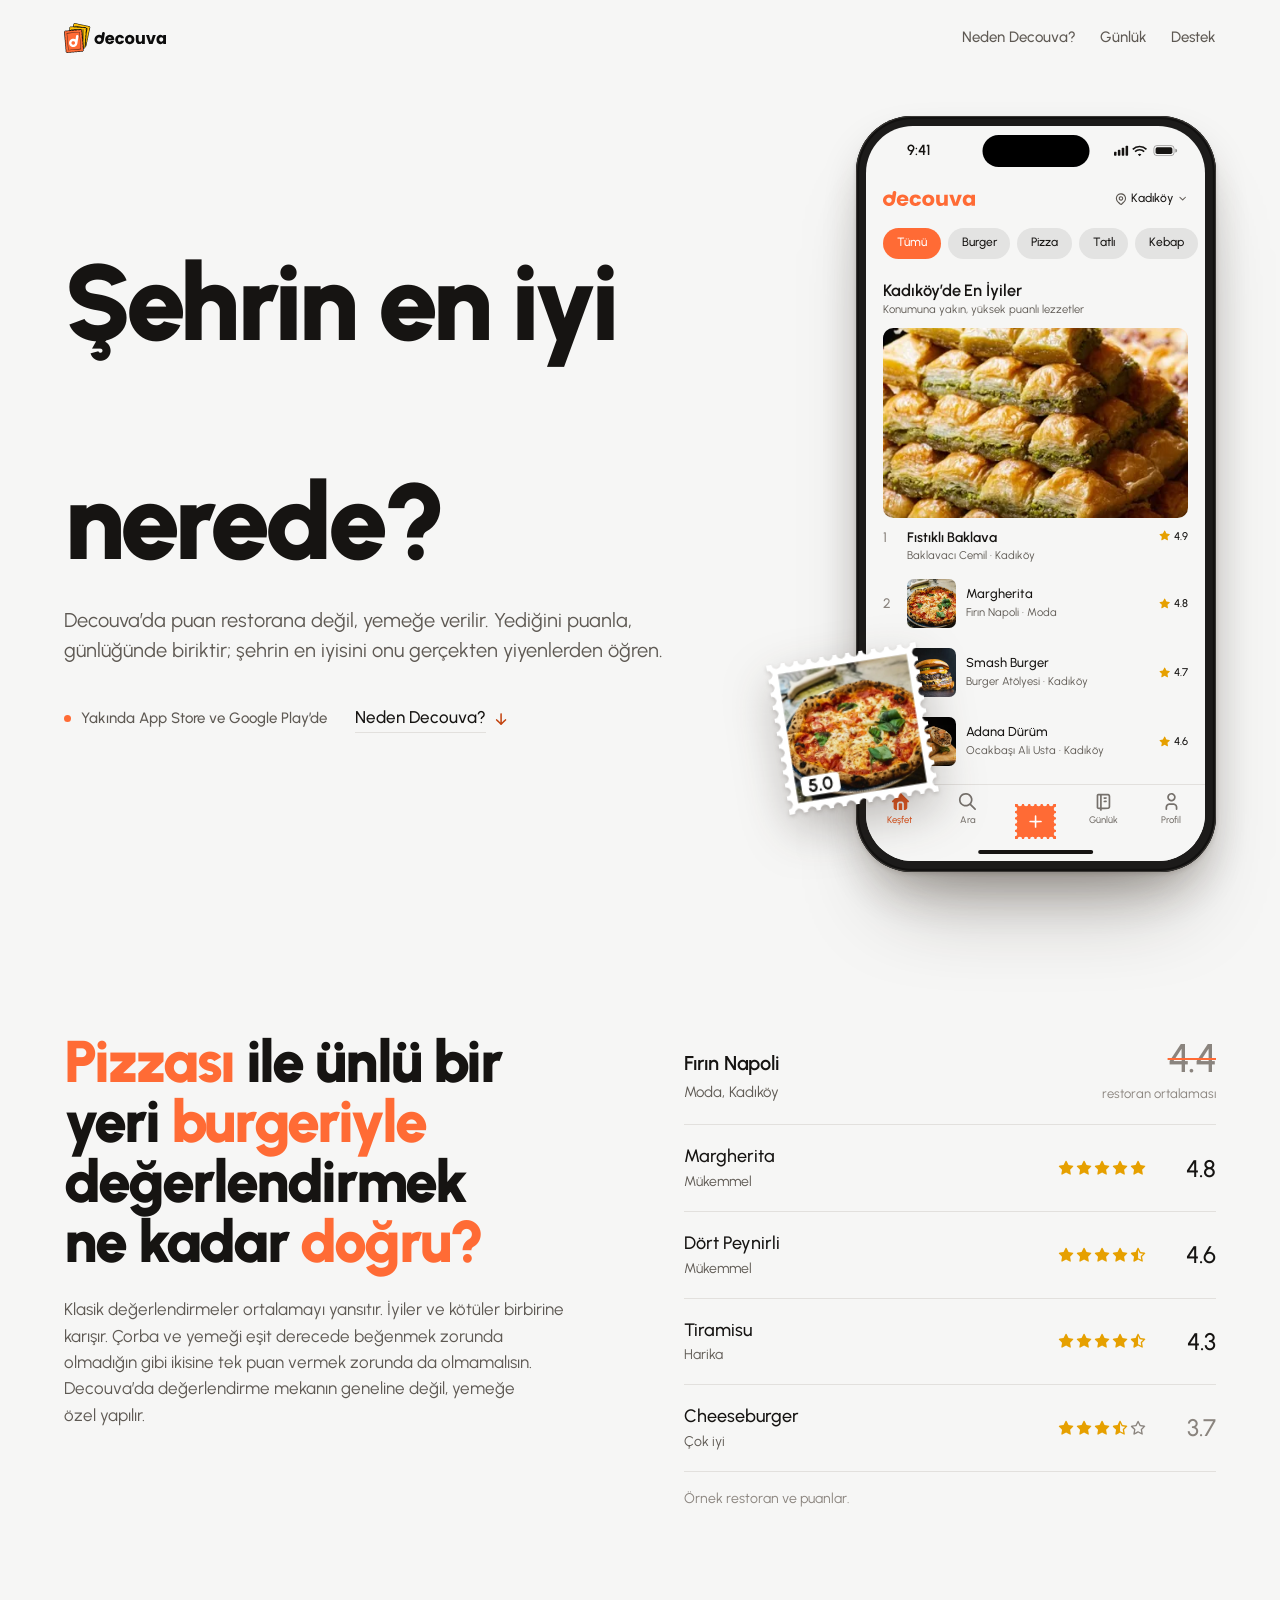
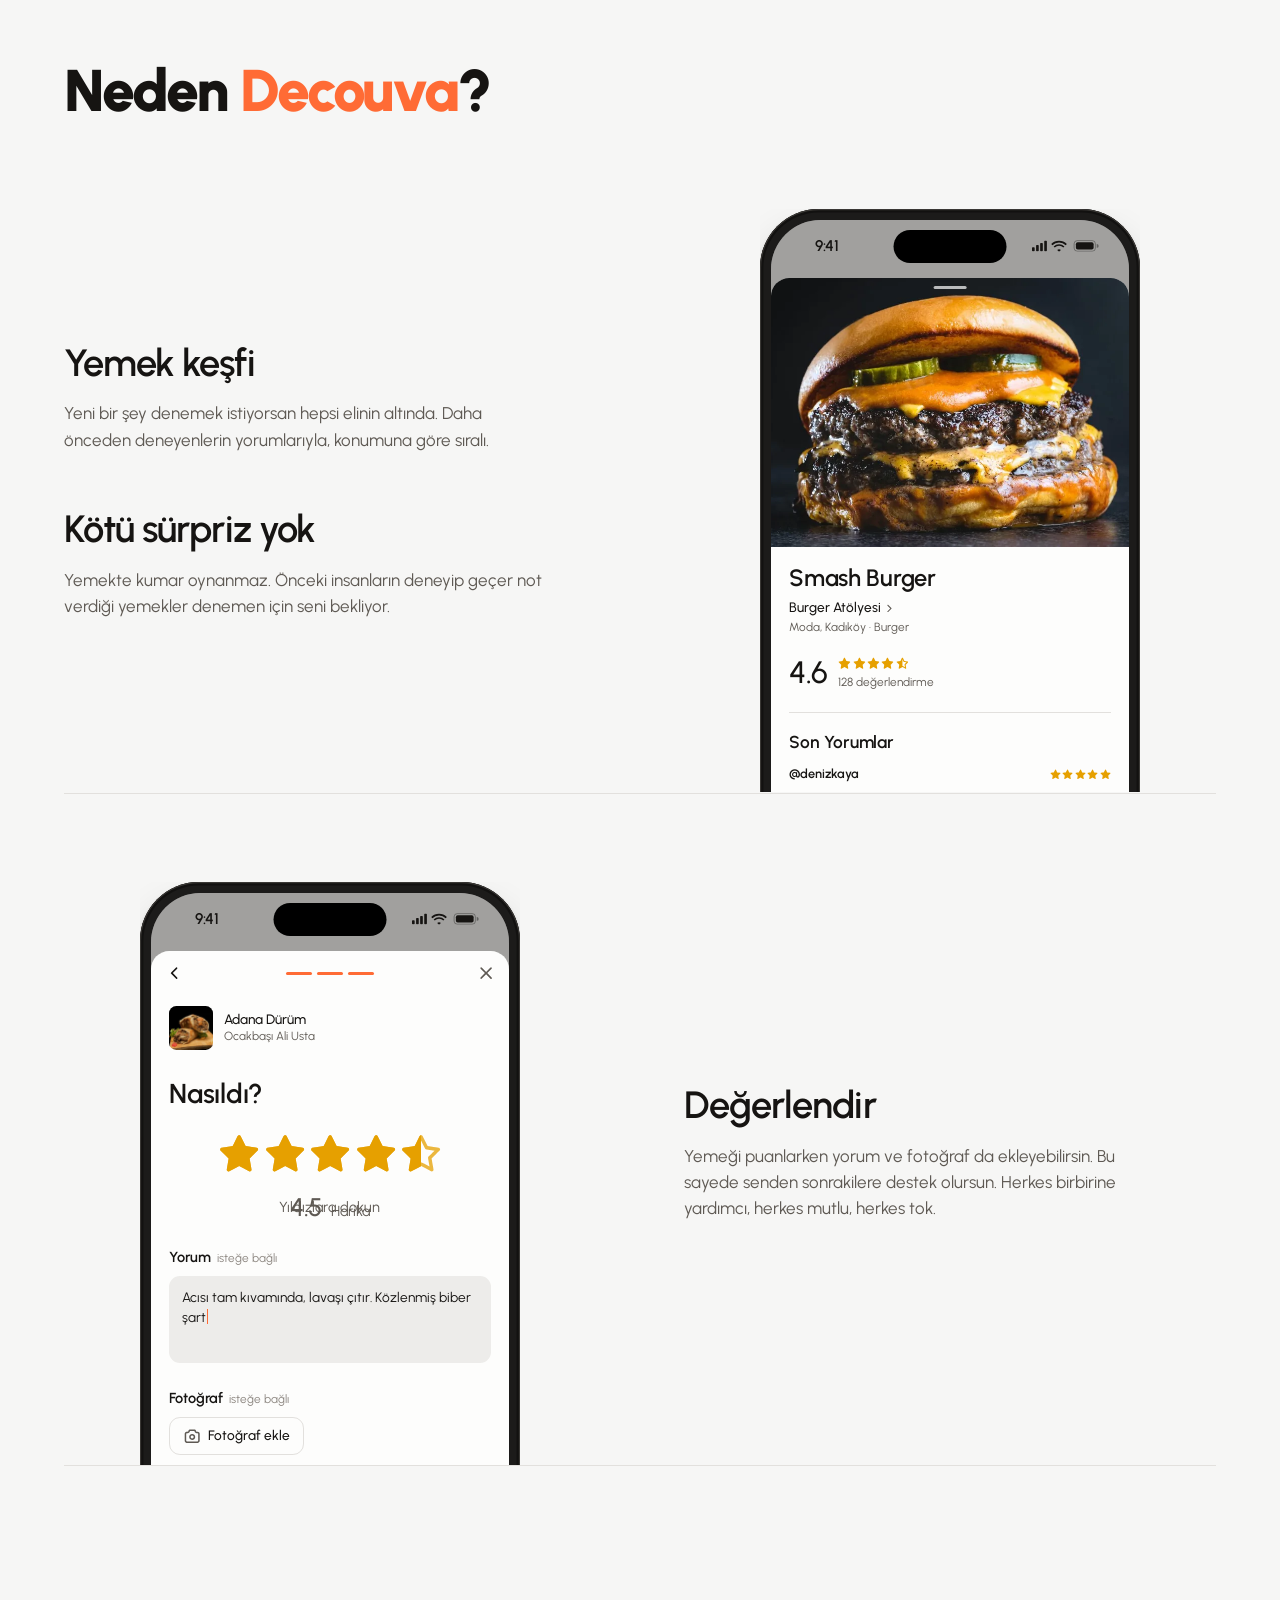
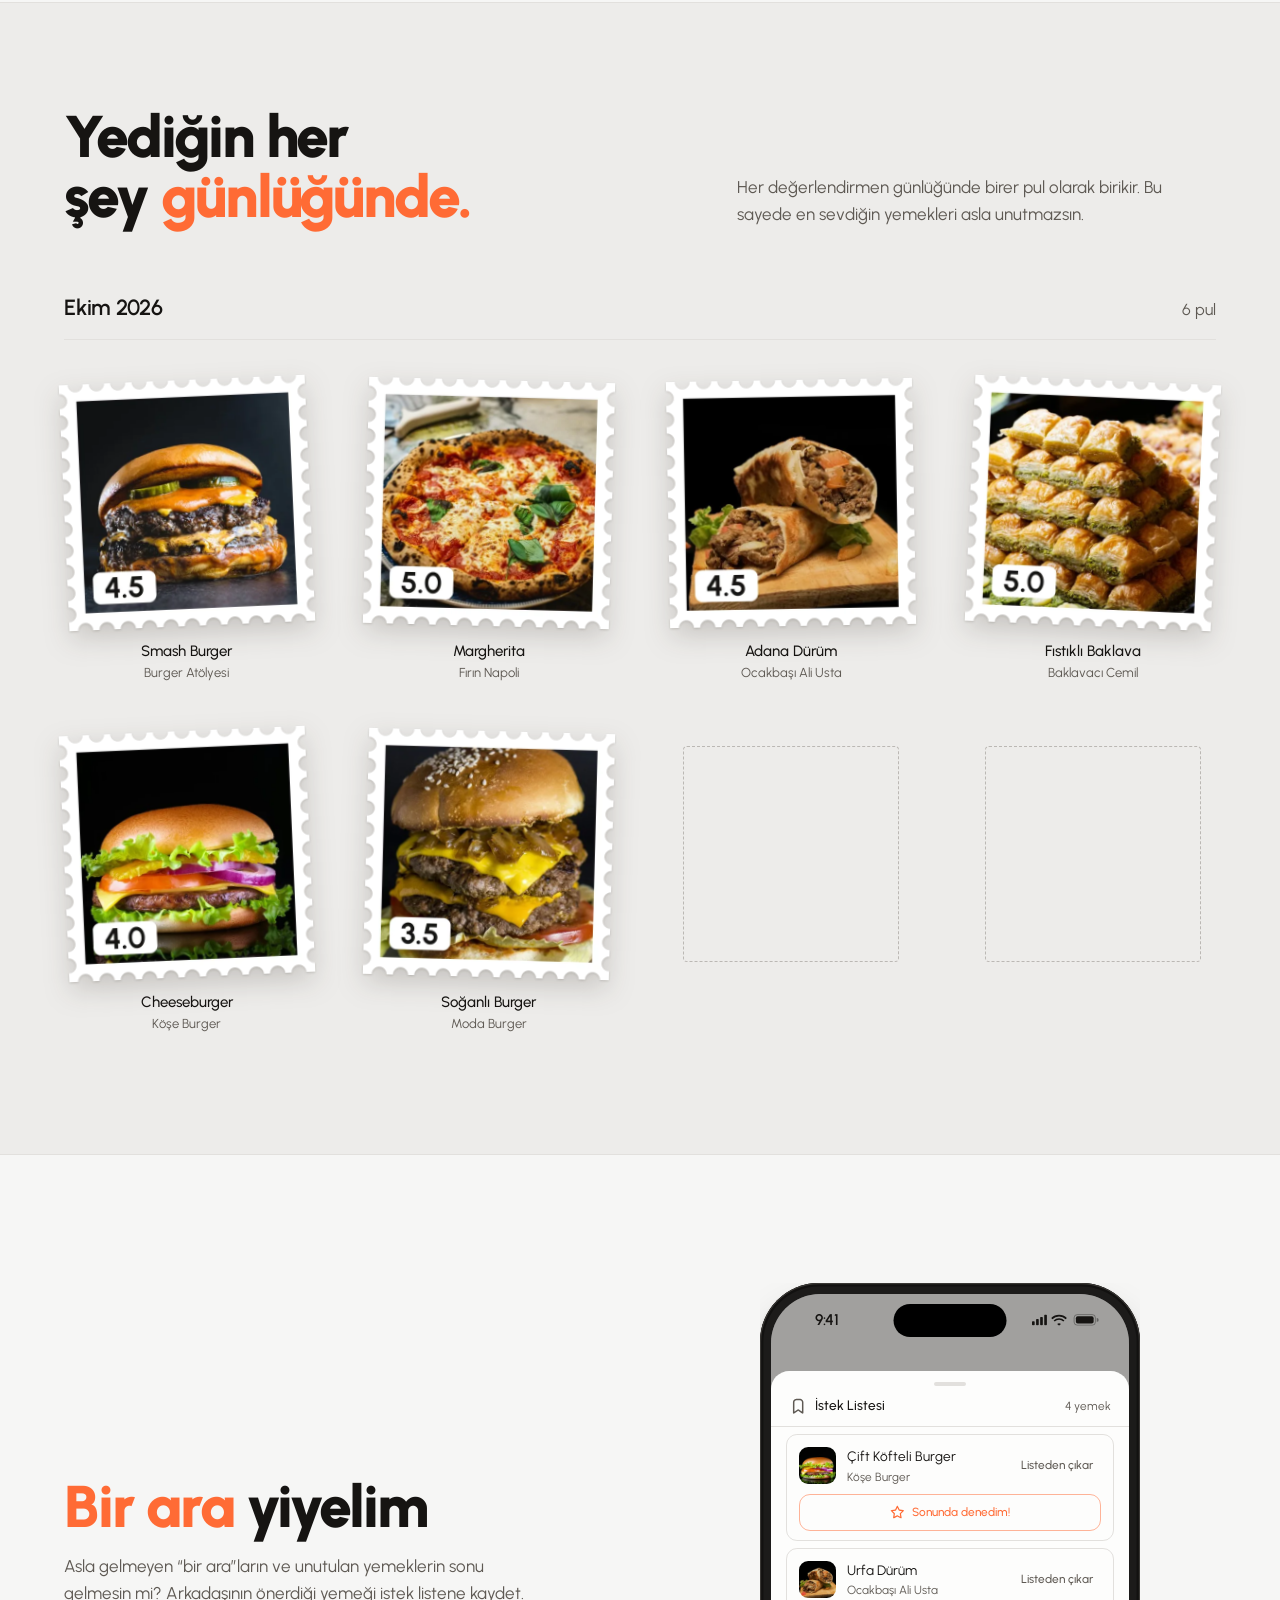
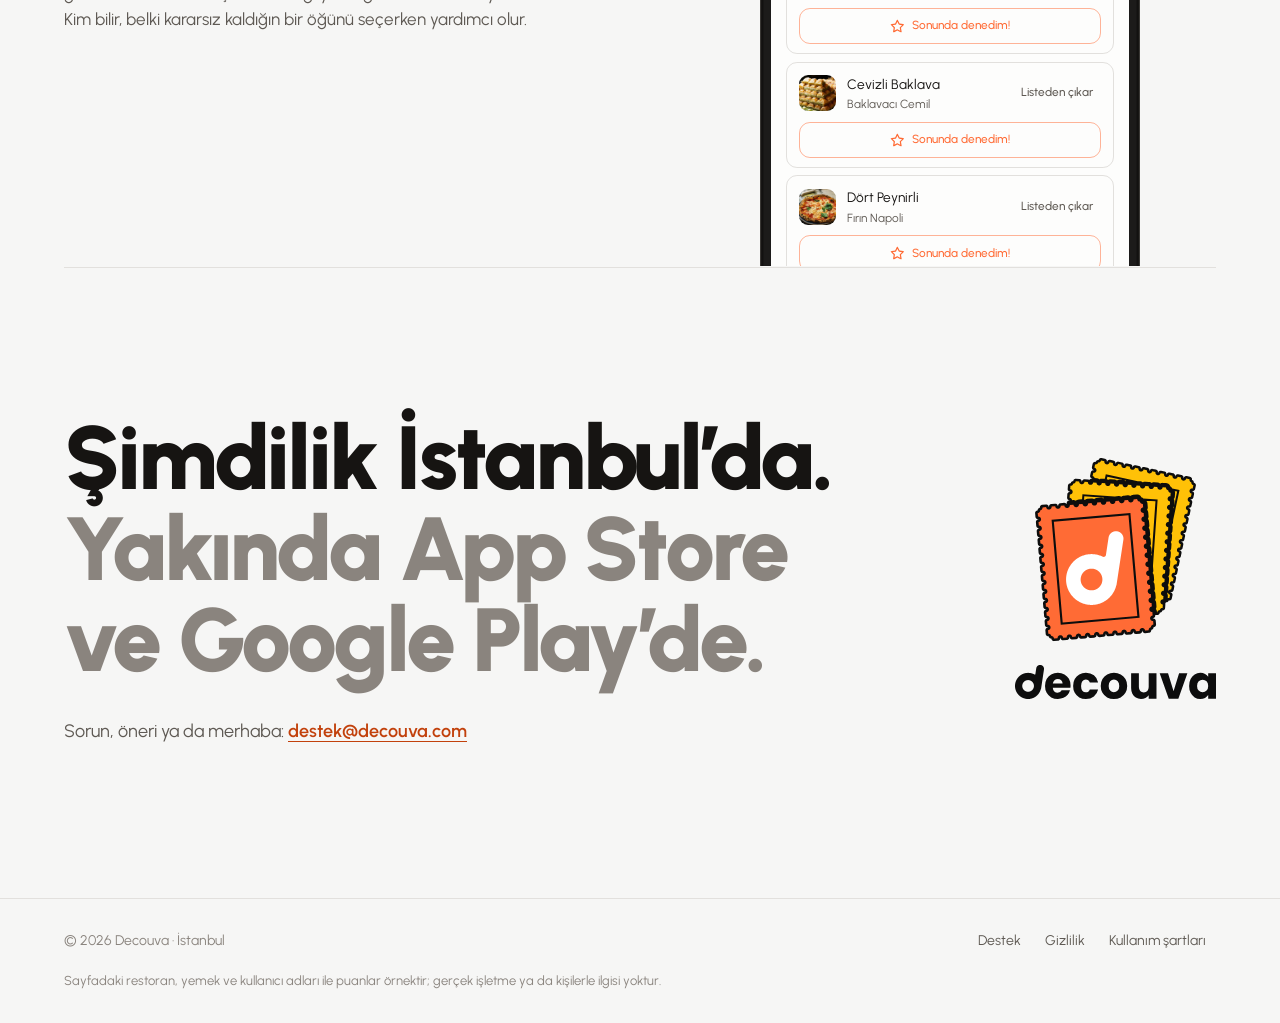
==== commit 72287ee7: "Web sitesi logo değişikliği, ufak düzeltmeler" ====
--- a/index.html
+++ b/index.html
@@ -17,7 +17,7 @@
   <meta property="og:image:height" content="630">
   <meta name="twitter:card" content="summary_large_image">
   <link rel="preload" href="/assets/fonts/Urbanist-Black.woff" as="font" type="font/woff" crossorigin>
-  <link rel="stylesheet" href="/assets/style.css?v=8">
+  <link rel="stylesheet" href="/assets/style.css?v=9">
 </head>
 <body>
   <a class="skip" href="#icerik">İçeriğe geç</a>
@@ -31,7 +31,7 @@
         </picture>
       </a>
       <nav aria-label="Ana menü">
-        <a href="#nasil">Neden Decouva</a>
+        <a href="#nasil">Neden Decouva?</a>
         <a class="opt" href="#gunluk">Günlük</a>
         <a href="/destek">Destek</a>
       </nav>
@@ -102,7 +102,7 @@
     <!-- Neden yemek: restoran ortalaması ile tabak tabak puan -->
     <section class="why wrap" aria-labelledby="neden">
       <div class="why__copy reveal">
-        <h2 class="display" id="neden">Pizzası ile ünlü bir yeri burgeriyle değerlendirmek ne kadar doğru?</h2>
+        <h2 class="display" id="neden"><em>Pizzası</em> ile ünlü bir yeri <em>burgeriyle</em> değerlendirmek ne kadar <em>doğru?</em></h2>
         <p>Klasik değerlendirmeler ortalamayı yansıtır. İyiler ve kötüler birbirine karışır. Çorba ve yemeği eşit derecede beğenmek zorunda olmadığın gibi ikisine tek puan vermek zorunda da olmamalısın. Decouva’da değerlendirme mekanın geneline değil, yemeğe özel yapılır.</p>
       </div>
 
@@ -140,7 +140,7 @@
     <!-- Neden Decouva: üç madde telefonda, dördüncüsü Günlük bandı, beşincisi İstek Listesi -->
     <section id="nasil" class="how wrap" aria-labelledby="nasil-baslik">
       <header class="reveal">
-        <h2 class="display" id="nasil-baslik">Neden Decouva?</h2>
+        <h2 class="display" id="nasil-baslik">Neden <em>Decouva</em>?</h2>
       </header>
 
       <article class="step">
--- a/assets/style.css
+++ b/assets/style.css
@@ -411,6 +411,7 @@
   padding-top: 24px; padding-bottom: 152px;
 }
 .why h2 { font-size: clamp(36px, 4.6vw, 60px); }
+.why h2 em { font-style: normal; color: var(--accent); }
 .why__copy p:not(.eyebrow) { margin-top: 24px; color: var(--text-2); max-width: 30em; }
 .why__copy p + p:not(.eyebrow) { margin-top: 14px; }
 
